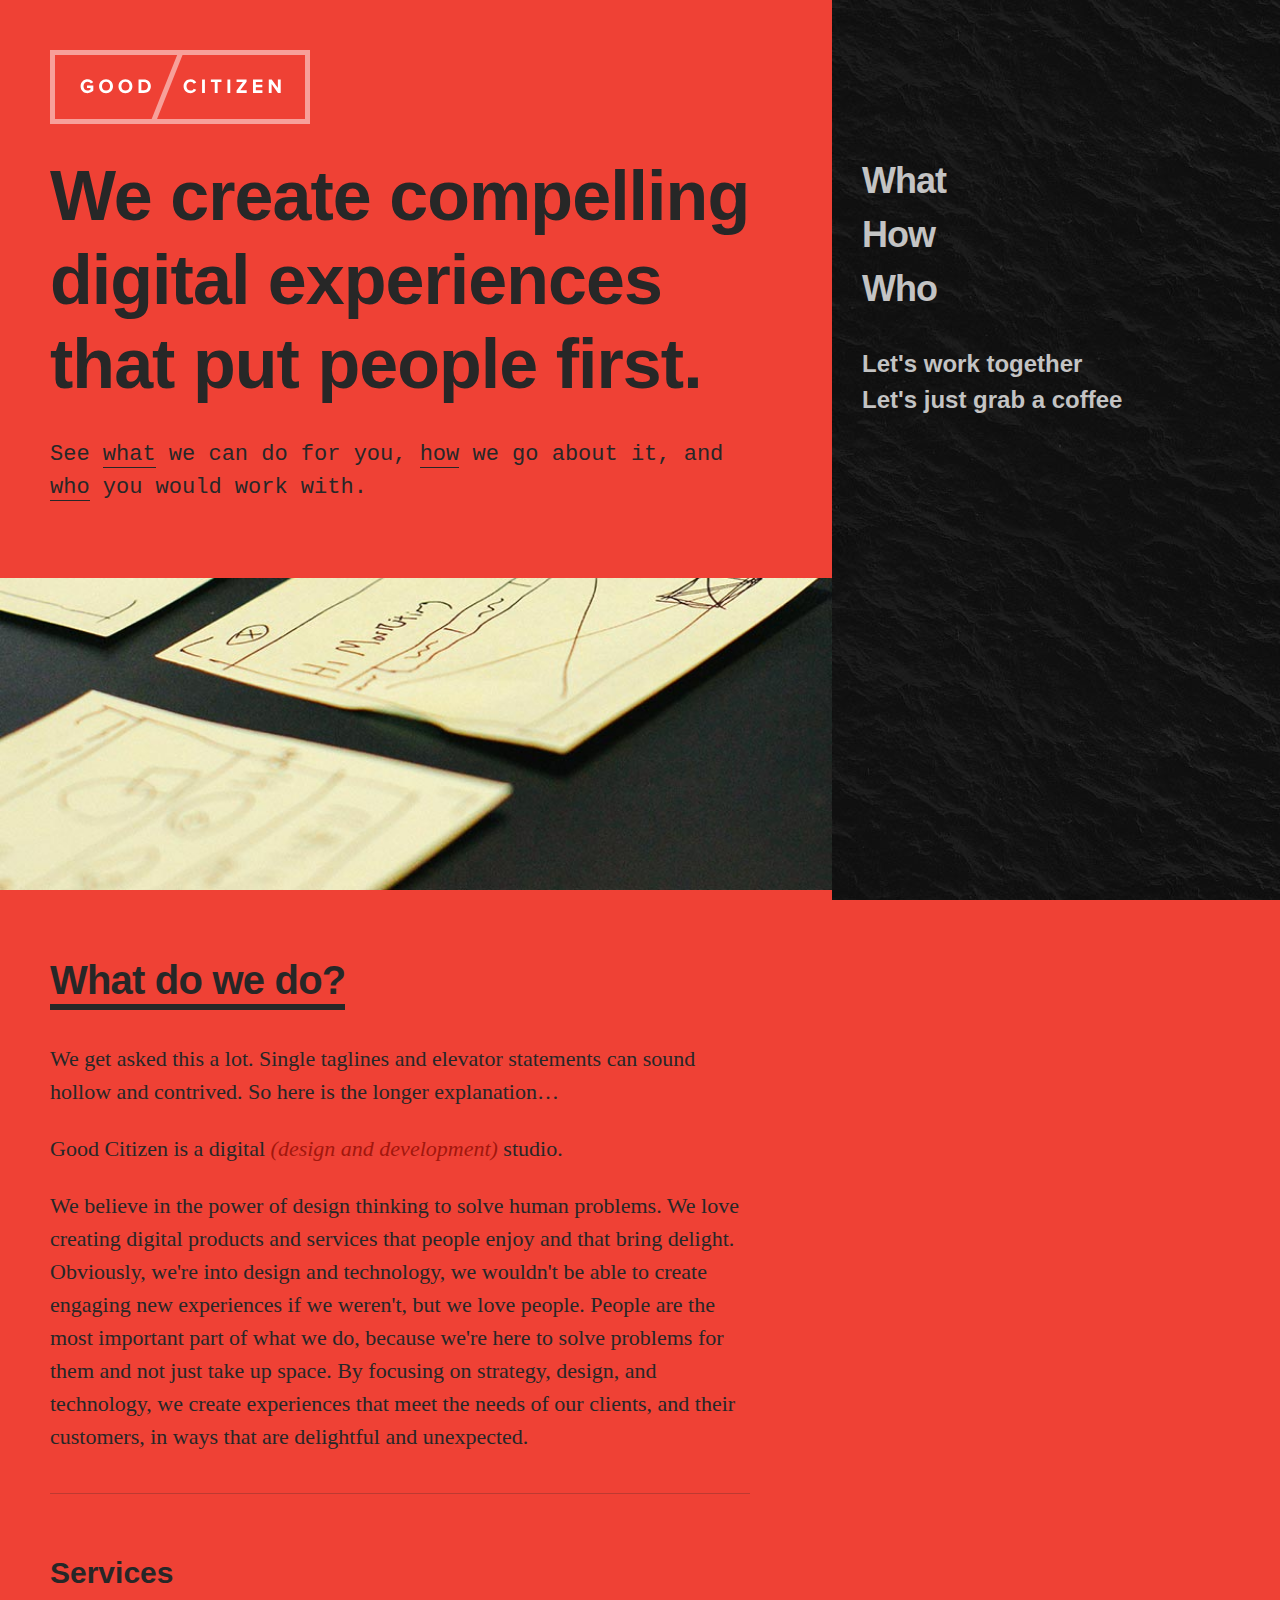
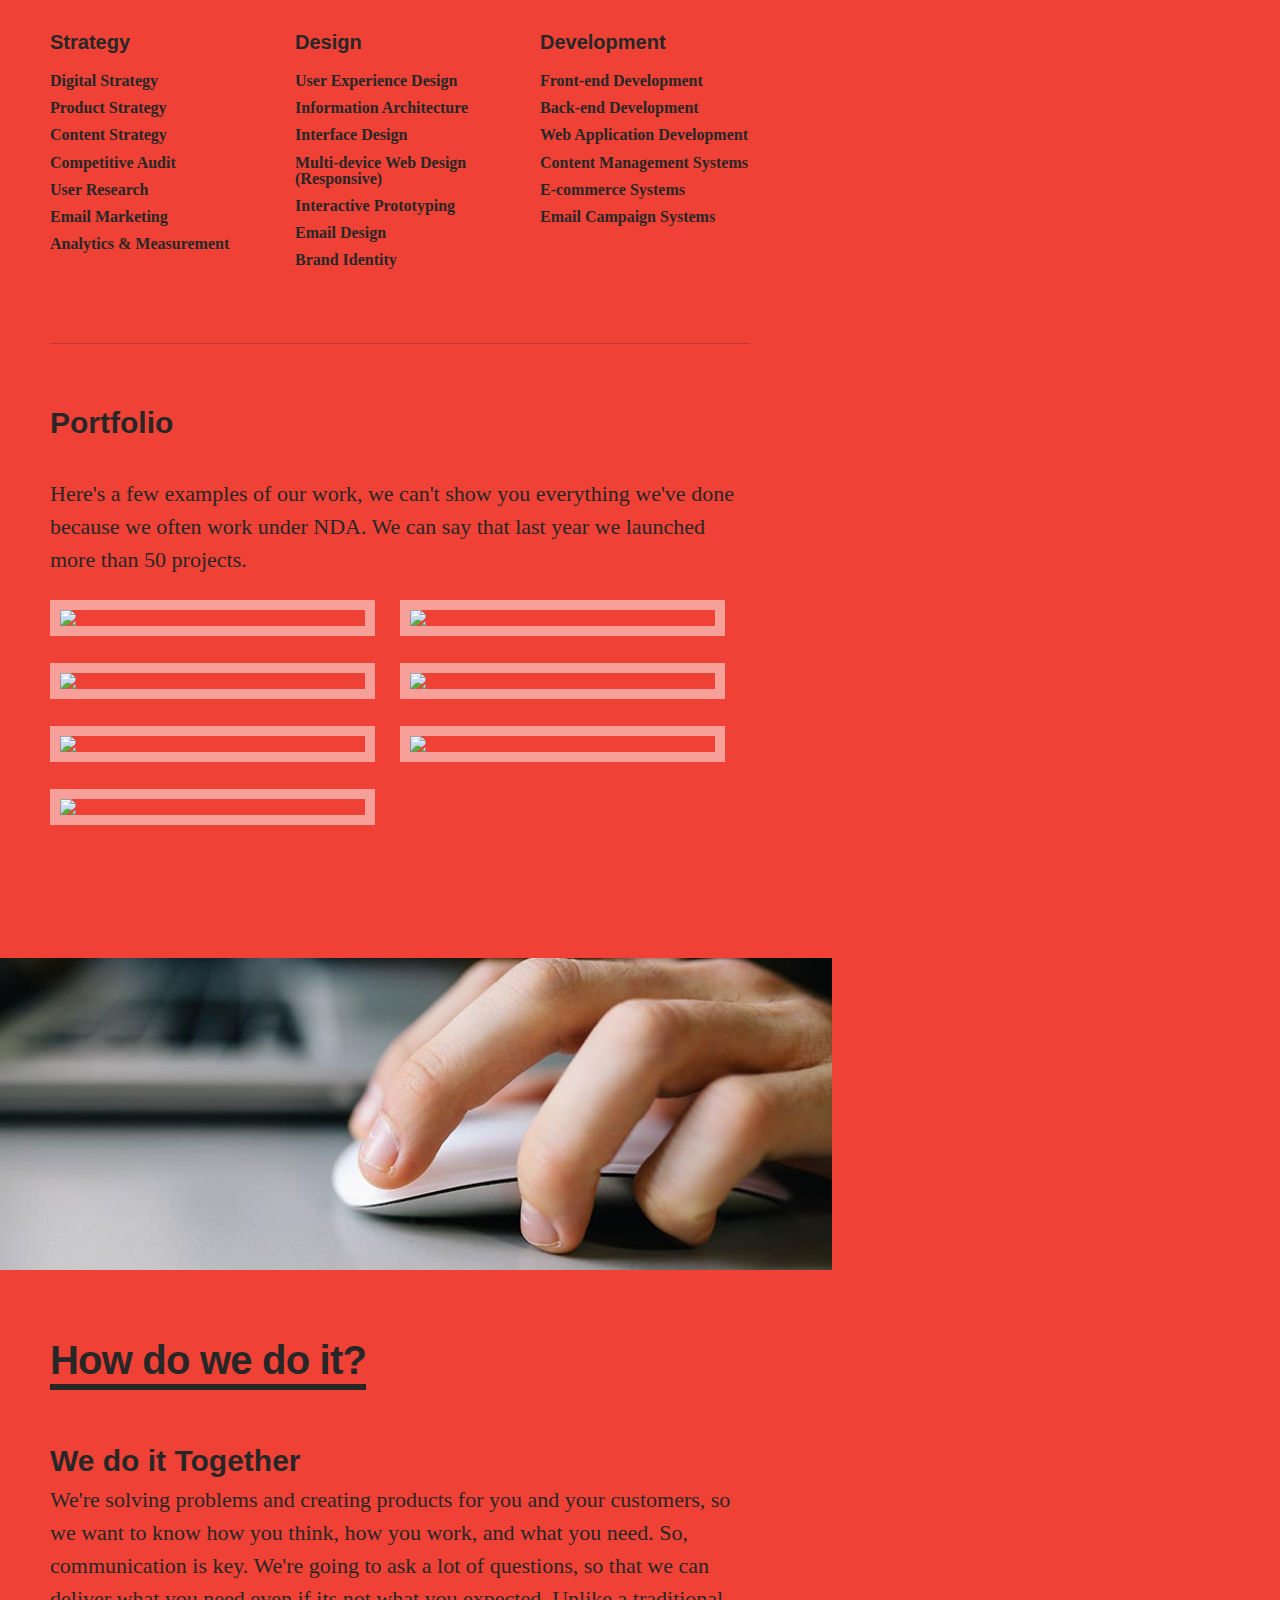
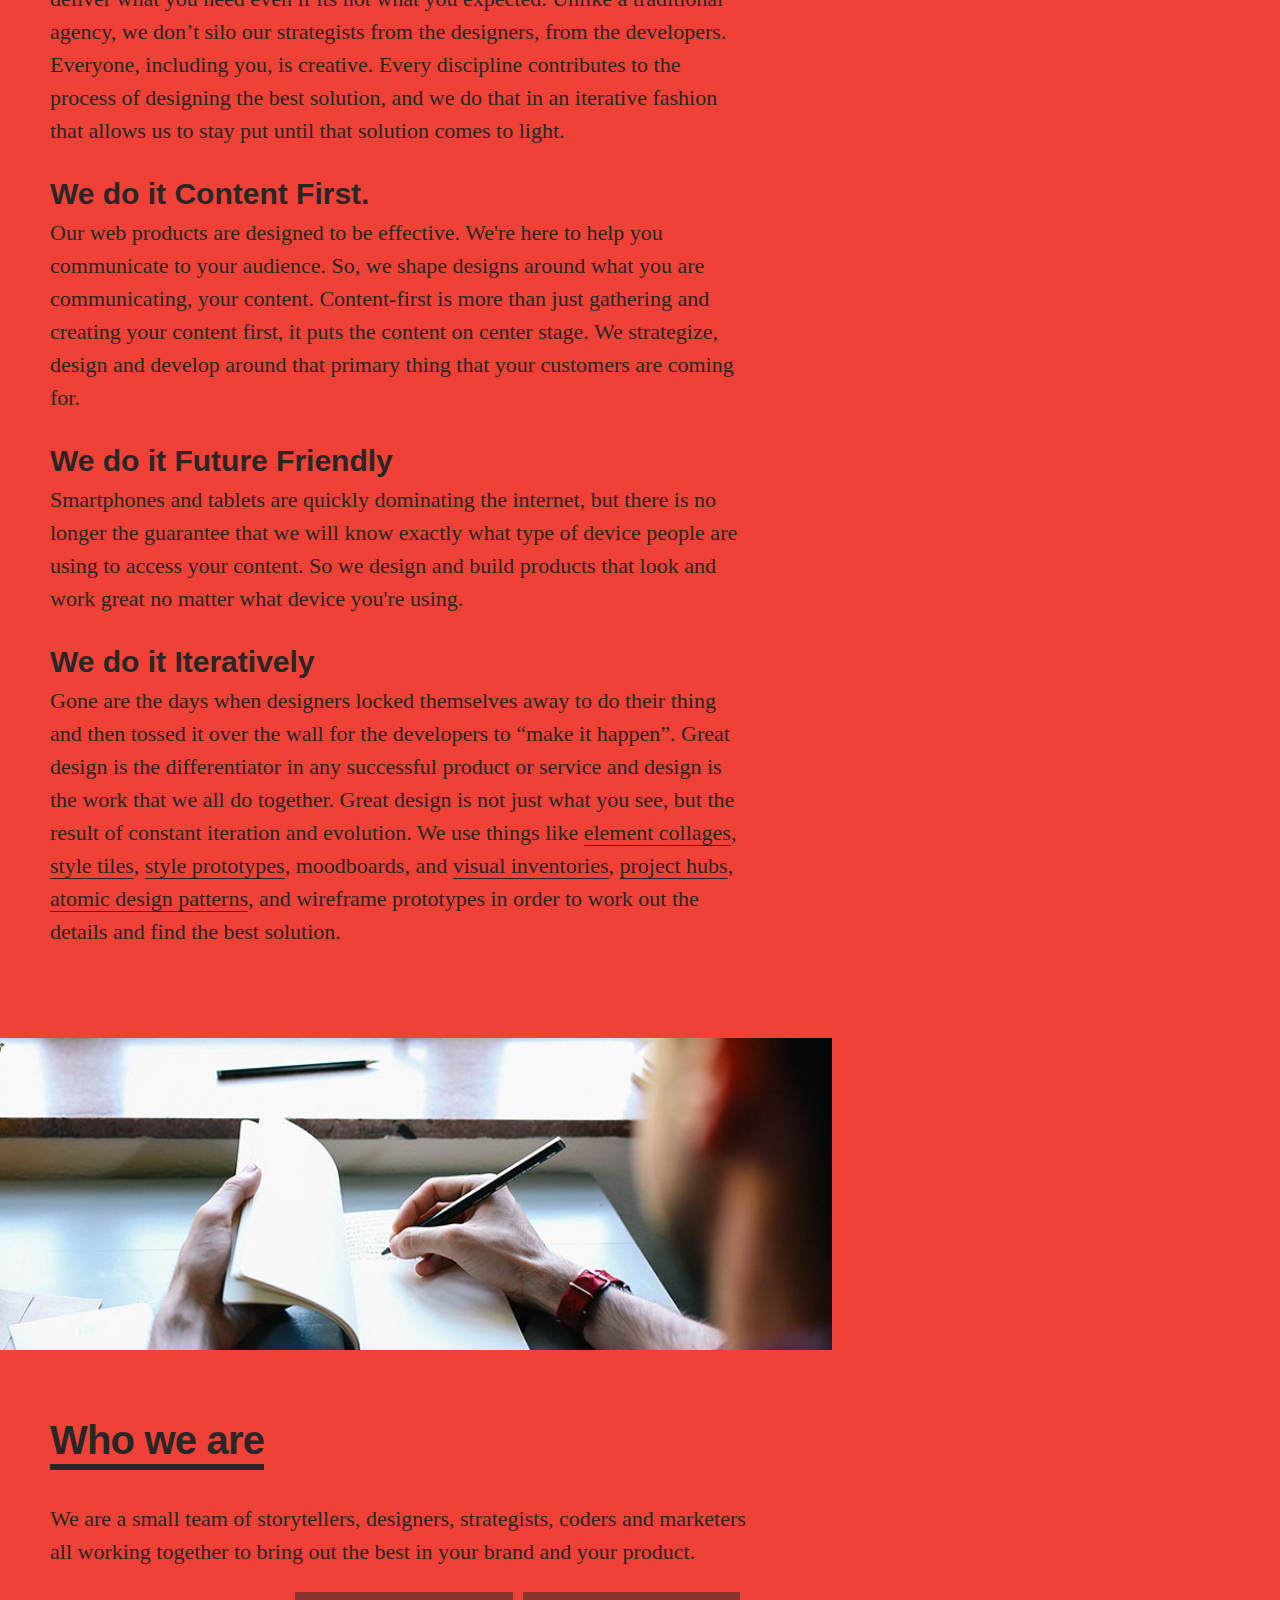
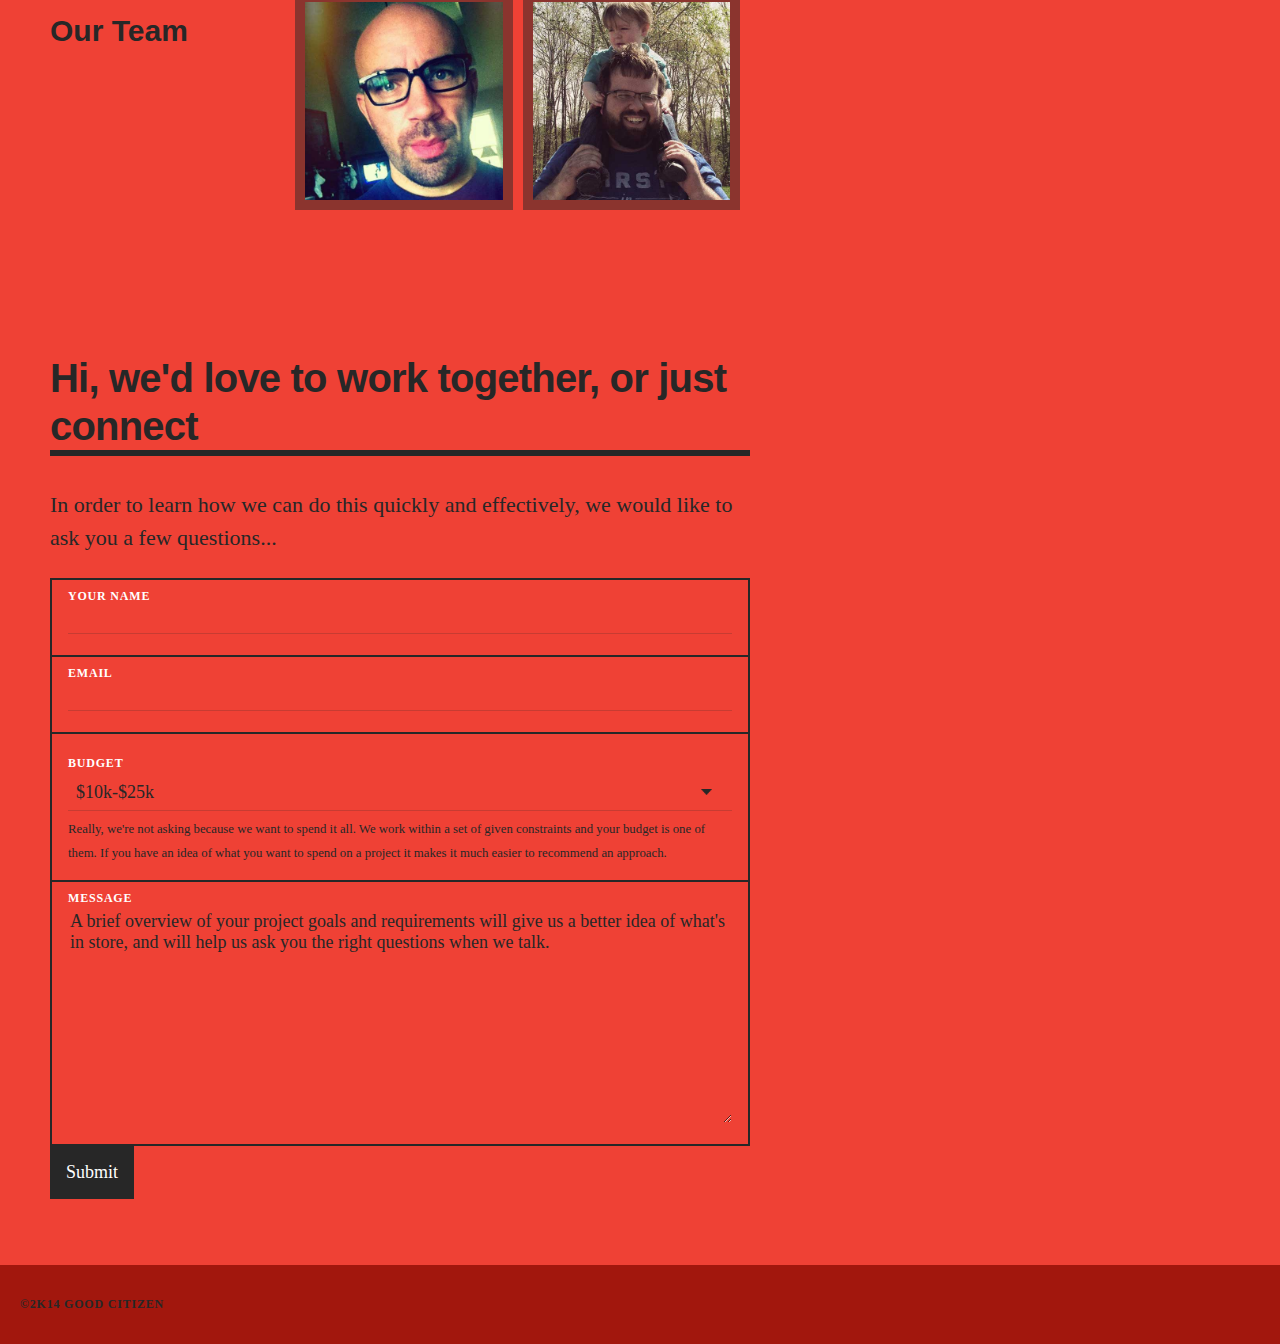
==== index.html @ 22655a9b "Compile new home page" ====
<!DOCTYPE html><html><head><title>Good Citizen | A digital studio.</title><meta charset="utf8"><meta http-equiv="X-UA-Compatible" content="IE=edge, chrome=1"><meta name="description" content="description of your site"><meta name="author" content="author of the site"><meta name="viewport" content="width=device-width, initial-scale=1.0"><link rel="stylesheet" href="assets/css/app.css"><script src="//use.typekit.net/irc8jtw.js"></script><script>try{Typekit.load();}catch(e){}
</script></head><body><!--[if lt IE 7]><p class="chromeframe">You are using an<strong>outdated</strong>browser. Please<a href="http://browsehappy.com/">upgrade your browser</a>or<a href="http://www.google.com/chromeframe/?redirect=true">activate Google Chrome Frame</a>to improve your experience.</p><![endif]--><header class="mast"><a href="#top" class="logo"><img src="assets/img/logo.svg" alt="Good Citizen"></a><div class="js-menu-trigger"><span>Menu</span></div><nav class="nav nav-primary"><ul><li><a href="#what" class="nav-what">What <span>we do for you</span></a></li><li><a href="#how" class="nav-how">How <span>we do it</span></a></li><li><a href="#who" class="nav-who">Who <span>we are</span></a></li></ul></nav><nav class="nav nav-secondary"><ul><li><a href="#work-together" class="nav-work-together">Let's work together</a></li><li><a href="http://twitter.com/share?text=Hey%20@thegoodcitizens,%20lets%20chat%20over%20coffee" target="_blank" class="nav-coffee">Let's just grab a coffee</a></li></ul></nav></header><nav class="nav nav-smallscreen"><div class="js-menu-trigger"><span>Close</span></div><ul><li><a href="#what" class="nav-what">What <span>we do for you</span></a></li><li><a href="#how" class="nav-how">How <span>we do it</span></a></li><li><a href="#who" class="nav-who">Who <span>we are</span></a></li><li><a href="#work-together" class="nav-work-together">Let's work together</a></li><li><a href="http://twitter.com/share?text=Hey%20@thegoodcitizens,%20lets%20chat%20over%20coffee" target="_blank" class="nav-coffee">Let's just grab a coffee</a></li></ul></nav><section id="top" class="hero"><img src="assets/img/logo.svg" alt="Good Citizen" class="hero-logo"/><h1 class="hero-title">We create compelling digital experiences that put people first.</h1><p class="hero-tagline">See <a href="#what">what</a> we can do for you, <a href="#how">how</a> we go about it, and <a href="#who">who</a> you would work with.</p></section><img src="assets/img/pic-1.jpg" class="pic-divider pic-divider-1"/><section id="what" class="content content-what"><h2>What do we do?</h2><p>We get asked this a lot. Single taglines and elevator statements can sound hollow and contrived. So here is the longer explanation…</p><p>Good Citizen is a digital <em class="text-muted">(design and development)</em> studio.</p><p>We believe in the power of design thinking to solve human problems. We love creating digital products and services that people enjoy and that bring delight. Obviously, we're into design and technology, we wouldn't be able to create engaging new experiences if we weren't, but we love people. People are the most important part of what we do, because we're here to solve problems for them and not just take up space. By focusing on strategy, design, and technology, we create experiences that meet the needs of our clients, and their customers, in ways that are delightful and unexpected.</p><div class="services"><h3>Services</h3><div class="row"><div class="service-list column one-third"><h5>Strategy</h5><ul><li>Digital Strategy</li><li>Product Strategy</li><li>Content Strategy</li><li>Competitive Audit</li><li>User Research</li><li>Email Marketing</li><li>Analytics &amp; Measurement</li></ul></div><div class="service-list column one-third"><h5>Design</h5><ul><li>User Experience Design</li><li>Information Architecture</li><li>Interface Design</li><li>Multi-device Web Design (Responsive)</li><li>Interactive Prototyping</li><li>Email Design</li><li>Brand Identity</li></ul></div><div class="service-list column one-third"><h5>Development</h5><ul><li>Front-end Development</li><li>Back-end Development</li><li>Web Application Development</li><li>Content Management Systems</li><li>E-commerce Systems</li><li>Email Campaign Systems</li></ul></div></div></div><div class="portfolio"><div class="row"><h3>Portfolio</h3><p>Here's a few examples of our work, we can't show you everything we've done because we often work under NDA. We can say that last year we launched more than 50 projects.</p><a href="http://dribbble.com/johnpeele/projects/182302-Checky" target="_blank" class="portfolio-item"><img src="http://d13yacurqjgara.cloudfront.net/users/2126/screenshots/1390692/checky-dashboard.png"/><div class="portfolio-info"><h5>Checky</h5><h6>Touch-screen kiosk application and accompanying web application</h6><p>View project &rarr;</p></div></a><a href="http://dribbble.com/johnpeele/projects/182741-GivingKiosk" target="_blank" class="portfolio-item"><img src="http://d13yacurqjgara.cloudfront.net/users/2126/screenshots/1383809/gk-home.png"/><div class="portfolio-info"><h5>GivingKiosk</h5><h6>Marketing and lead generation site for church giving SaaS provider</h6><p>View project &rarr;</p></div></a><a href="https://dribbble.com/johnpeele/projects/207166-Cardinal-Cotton" target="_blank" class="portfolio-item"><img src="https://d13yacurqjgara.cloudfront.net/users/2126/screenshots/1543689/cardinal-cotton-logos.gif"/><div class="portfolio-info"><h5>Cardinal Cotton</h5><h6>North Carolina based clothing brand</h6><p>View project &rarr;</p></div></a><a href="https://dribbble.com/johnpeele/projects/207155-Anvil-Packstore" target="_blank" class="portfolio-item"><img src="https://d13yacurqjgara.cloudfront.net/users/2126/screenshots/267495/screen_shot_2011-09-15_at_3.20.44_pm.png"/><div class="portfolio-info"><h5>Anvil / Packstore</h5><h6>Connected hardware startup</h6><p>View project &rarr;</p></div></a><a href="http://dribbble.com/johnpeele/projects/182731-Victorious-Life-Church" target="_blank" class="portfolio-item"><img src="http://d13yacurqjgara.cloudfront.net/users/2126/screenshots/1382404/vlc-home.jpg"/><div class="portfolio-info"><h5>Victorious Life Church</h5><h6>Church site for local congregation</h6><p>View project &rarr;</p></div></a><a href="http://dribbble.com/johnpeele/projects/182301-Taste-Tequila" target="_blank" class="portfolio-item"><img src="http://d13yacurqjgara.cloudfront.net/users/2126/screenshots/1379842/tastetequila-member.jpg"/><div class="portfolio-info"><h5>Taste Tequila</h5><h6>Social media site for tequila lovers and brands</h6><p>View project &rarr;</p></div></a><a href="http://dribbble.com/johnpeele/projects/182296-A-Candy-Store" target="_blank" class="portfolio-item"><img src="http://d13yacurqjgara.cloudfront.net/users/2126/screenshots/1379827/acandystore-product.png"/><div class="portfolio-info"><h5>A Candy Store</h5><h6>Ecommerce store for leading provider of candy</h6><p>View project &rarr;</p></div></a></div></div></section><img src="assets/img/pic-2.jpg" class="pic-divider pic-divider-2"/><section id="how" class="content content-how"><h2>How do we do it?</h2>
<h3>We do it Together</h3>
<p>We&#39;re solving problems and creating products for you and your customers, so we want to know how you think, how you work, and what you need. So, communication is key. We&#39;re going to ask a lot of questions, so that we can deliver what you need even if its not what you expected. Unlike a traditional agency, we don’t silo our strategists from the designers, from the developers. Everyone, including you, is creative. Every discipline contributes to the process of designing the best solution, and we do that in an iterative fashion that allows us to stay put until that solution comes to light.</p>
<h3>We do it Content First.</h3>
<p>Our web products are designed to be effective. We&#39;re here to help you communicate to your audience. So, we shape designs around what you are communicating, your content. Content-first is more than just gathering and creating your content first, it puts the content on center stage. We strategize, design and develop around that primary thing that your customers are coming for.</p>
<h3>We do it Future Friendly</h3>
<p>Smartphones and tablets are quickly dominating the internet, but there is no longer the guarantee that we will know exactly what type of device people are using to access your content. So we design and build products that look and work great no matter what device you&#39;re using.</p>
<h3>We do it Iteratively</h3>
<p>Gone are the days when designers locked themselves away to do their thing and then tossed it over the wall for the developers to &ldquo;make it happen&rdquo;. Great design is the differentiator in any successful product or service and design is the work that we all do together. Great design is not just what you see, but the result of constant iteration and evolution. We use things like <a href="http://danielmall.com/articles/rif-element-collages/">element collages</a>, <a href="http://styletil.es/">style tiles</a>, <a href="http://sparkbox.github.io/style-prototype/">style prototypes</a>, moodboards, and <a href="http://danielmall.com/articles/visual-inventory/">visual inventories</a>, <a href="http://project-hub.superfriend.ly/">project hubs</a>, <a href="http://patternlab.io/">atomic design patterns</a>, and wireframe prototypes in order to work out the details and find the best solution.</p>
</section><img src="assets/img/pic-3.jpg" class="pic-divider pic-divider-3"/><section id="who" class="content content-who"><h2>Who we are</h2>
<p>We are a small team of storytellers, designers, strategists, coders and marketers all working together to bring out the best in your brand and your product.</p>
<div class="row"><div class="column one-third"><h3>Our Team</h3></div><div class="column two-thirds"><div class="team-member"><img src="/assets/img/photo-team-john.jpg"/><div class="team-member-info"><h5>John Peele</h5><h6>Principal &amp; Designer</h6></div></div><div class="team-member"><img src="/assets/img/photo-team-jordan.jpg"/><div class="team-member-info"><h5>Jordan Cauley</h5><h6>Strategist &amp; Digital Developer</h6></div></div></div></div></section><section id="work-together" class="content content-work-together"><h2>Hi, we'd love to work together, or just connect</h2><p>In order to learn how we can do this quickly and effectively, we would like to ask you a few questions...</p><div class="form-fail"><h3>Oops!</h3>
<p>Something went wrong.</p>
</div><div class="form-wrap"><form id="project-planner" action="http://forms.wearegoodcitizen.com/contact/new" method="post" novalidate="novalidate" data-parsley-validate="data-parsley-validate"><div class="form-control-group"><label for="name">Your name</label><input type="text" name="name" required="required" data-parsley-trigger="change" data-parsley-error-message="We need to know what to call you."/></div><div class="form-control-group"><label for="email">Email</label><input type="email" name="email" required="required" data-parsley-trigger="change" data-parsley-error-message="We need a valid email address here."/></div><div class="form-control-group form-control-select"><label for="budget">Budget</label><select name="budget" required="required" data-parsley-error-message="Knowing your budget is very important to us." class="select-styled"><option value="less than $10k">less than $10k</option><option value="$10k-$20k" selected="selected">$10k-$25k</option><option value="$25k-$50k">$25k-$50k</option><option value="$50k+">$50k+</option><option value="Not Sure">Not Sure</option></select><small>Really, we're not asking because we want to spend it all. We work within a set of given constraints and your budget is one of them. If you have an idea of what you want to spend on a project it makes it much easier to recommend an approach.</small></div><div class="form-control-group"><label for="message">Message</label><textarea type="text" name="message" rows="10" value="" placeholder="A brief overview of your project goals and requirements will give us a better idea of what's in store, and will help us ask you the right questions when we talk." required="required" data-parsley-trigger="change" data-parsley-error-message="Looks like you forgot to include your message."></textarea></div><input type="submit" value="Submit" class="form-button"/></form></div><div class="form-success"><h3>Thank you!</h3>
<p>We look forward to speaking with you soon.</p>
</div></section><footer class="footer"><p>&copy;2k14 Good Citizen</p></footer><script src="//ajax.googleapis.com/ajax/libs/jquery/1.11.0/jquery.min.js"></script><script src="assets/js/fastclick.js"></script><script src="assets/js/parsley.min.js"></script><script src="assets/js/app.js"></script><script>(function(i,s,o,g,r,a,m){i['GoogleAnalyticsObject']=r;i[r]=i[r]||function(){
(i[r].q=i[r].q||[]).push(arguments)},i[r].l=1*new Date();a=s.createElement(o),
m=s.getElementsByTagName(o)[0];a.async=1;a.src=g;m.parentNode.insertBefore(a,m)
})(window,document,'script','//www.google-analytics.com/analytics.js','ga');
ga('create', 'UA-45783246-2', 'wearegoodcitizen.com');
ga('send', 'pageview');
</script><script>var _paq = _paq || [];
_paq.push(['trackPageView']);
_paq.push(['enableLinkTracking']);
(function() {
var u=(("https:" == document.location.protocol) ? "https" : "http") + "://107.170.131.129/";
_paq.push(['setTrackerUrl', u+'piwik.php']);
_paq.push(['setSiteId', 3]);
var d=document, g=d.createElement('script'), s=d.getElementsByTagName('script')[0]; g.type='text/javascript';
g.defer=true; g.async=true; g.src=u+'piwik.js'; s.parentNode.insertBefore(g,s);
})();</script></body></html>
---- assets/css/app.css ----
/* normalize.css v3.0.1 | MIT License | git.io/normalize */
html{font-family:sans-serif;-ms-text-size-adjust:100%;-webkit-text-size-adjust:100%;}body{margin:0}article,aside,details,figcaption,figure,footer,header,hgroup,main,nav,section,summary{display:block}audio,canvas,progress,video{display:inline-block;vertical-align:baseline;}audio:not([controls]){display:none;height:0}[hidden],template{display:none}a{background:transparent}a:active,a:hover{outline:0}abbr[title]{border-bottom:1px dotted}b,strong{font-weight:bold}dfn{font-style:italic}h1{font-size:2em;margin:.67em 0}mark{background:#ff0;color:#000}small{font-size:80%}sub,sup{font-size:75%;line-height:0;position:relative;vertical-align:baseline}sup{top:-.5em}sub{bottom:-.25em}img{border:0}svg:not(:root){overflow:hidden}figure{margin:1em 40px}hr{-moz-box-sizing:content-box;-webkit-box-sizing:content-box;-moz-box-sizing:content-box;box-sizing:content-box;height:0}pre{overflow:auto}code,kbd,pre,samp{font-family:monospace,monospace;font-size:1em}button,input,optgroup,select,textarea{color:inherit;font:inherit;margin:0;}button{overflow:visible}button,select{text-transform:none}button,html input[type="button"],* 1 */,input[type="reset"],input[type="submit"]{-webkit-appearance:button;cursor:pointer;}button[disabled],html input[disabled]{cursor:default}button::-moz-focus-inner,input::-moz-focus-inner{border:0;padding:0}input{line-height:normal}input[type="checkbox"],input[type="radio"]{-webkit-box-sizing:border-box;-moz-box-sizing:border-box;box-sizing:border-box;padding:0;}input[type="number"]::-webkit-inner-spin-button,input[type="number"]::-webkit-outer-spin-button{height:auto}input[type="search"]{-webkit-appearance:textfield;-moz-box-sizing:content-box;-webkit-box-sizing:content-box;-webkit-box-sizing:content-box;-moz-box-sizing:content-box;box-sizing:content-box}input[type="search"]::-webkit-search-cancel-button,input[type="search"]::-webkit-search-decoration{-webkit-appearance:none}fieldset{border:1px solid #c0c0c0;margin:0 2px;padding:.35em .625em .75em}legend{border:0;padding:0;}textarea{overflow:auto}optgroup{font-weight:bold}table{border-collapse:collapse;border-spacing:0}td,th{padding:0}debug{background-color:#ffc0cb !important}ellipsis{overflow:hidden;-o-text-overflow:ellipsis;text-overflow:ellipsis;white-space:nowrap}group:after{clear:both;content:'';display:table}ir{background-color:transparent;border:0;overflow:hidden;}ir:before{content:'';display:block;width:0;height:150%}*{-webkit-box-sizing:border-box;-moz-box-sizing:border-box;-webkit-box-sizing:border-box;-moz-box-sizing:border-box;box-sizing:border-box;-webkit-tap-highlight-color:rgba(255,255,255,0)}html{font-size:16px}body{font-family:"ff-tisa-web-pro",Georgia,Cambria,"Times New Roman",Times,serif;font-size:100%;line-height:1.5;color:#272727;background:#ef4135}p{margin:0 0 1.5rem;font-size:16px;font-size:1rem;}@media all and (min-width: 43.75em){p{font-size:22px;font-size:1.375rem}}img{width:100%;max-width:100%;height:auto;display:block}a{color:#272727;text-decoration:none;border-bottom:1px solid #272727;-webkit-transition:all 0.3s ease-in-out;-moz-transition:all 0.3s ease-in-out;-o-transition:all 0.3s ease-in-out;-ms-transition:all 0.3s ease-in-out;transition:all 0.3s ease-in-out;}a:hover,a:focus{border-bottom:3px solid #272727}::-webkit-input-placeholder{color:#272727}:-moz-placeholder{color:#272727}::-moz-placeholder{color:#272727}:-ms-input-placeholder{color:#272727}h1,h2,h3,h4,h5,h6{font-family:"proxima-nova","Helvetica Neue",HelveticaNeue,Helvetica,Arial,sans-serif;font-weight:900}h1,.h1{margin:0 0 1rem;font-size:40px;font-size:2.5rem}h2,.h2{margin:1rem 0;font-size:29px;font-size:1.8125rem;font-weight:700;letter-spacing:-.05rem;}.content h2,.content .h2{display:inline-block;line-height:1.2;border-bottom:6px solid}@media all and (min-width: 43.75em){h2,.h2{margin:1rem 0 2rem;font-size:40px;font-size:2.5rem}}h3,.h3{margin:0 0 1rem;font-size:24px;font-size:1.5rem;}@media all and (min-width: 43.75em){h3,.h3{margin:1rem 0 2rem;font-size:30px;font-size:1.875rem}}h4,.h4{margin:0 0 1rem;font-size:22px;font-size:1.375rem;}@media all and (min-width: 43.75em){h4,.h4{font-size:25px;font-size:1.5625rem}}h5,.h5{margin:0 0 1rem;font-size:20px;font-size:1.25rem}h6,.h6{margin:0 0 1rem;font-size:16px;font-size:1rem}.chromeframe{margin:0;padding:15px 0;text-align:center;background:#f0ad4e;}.chromeframe a{color:#fff;text-decoration:underline;}.chromeframe a:hover{color:#272727}.text-muted{color:#a2170d}html{height:100%}body{min-height:100%;-webkit-overflow-scrolling:touch}.container{margin:0 auto;width:90%;max-width:1200px}.row{overflow:hidden}.column + .column{margin-top:.5em}@media all and (min-width: 75em){.column{margin-left:5%;float:left}.column + .column{margin-top:0}.column:first-child{margin-left:0}.column.full{width:100%}.column.half{width:47.5%}.column.two-thirds{width:65%}.column.one-third{width:30%}.column.one-fourth{width:21.25%}.column.three-fourths{widows:73.75%}.column.full-narrow{margin-left:17.5% !important;width:65%}.column.flow-opposite{float:right}}.grid .row{margin-top:1.5em;}.grid .row:first-child{margin-top:0}.grid .column{padding:2em;font-size:1.2rem;background-color:#ccc}.mast{padding:.9375rem;width:100%;position:fixed;top:0;left:0;background:url("/assets/img/bg-ocean.jpg");z-index:100;}@media all and (min-width: 43.75em){.mast{padding:1.25rem 1.875rem;width:35%;height:100%;left:auto;right:0}}.logo{max-width:9.375rem;display:block;border:none;}.logo:hover{border:none}@media all and (min-width: 43.75em){.logo{margin:1.875rem 0;max-width:16.25rem;opacity:0;-ms-filter:"progid:DXImageTransform.Microsoft.Alpha(Opacity=0)";filter:alpha(opacity=0);-webkit-transition:opacity 0.5s ease-in-out;-moz-transition:opacity 0.5s ease-in-out;-o-transition:opacity 0.5s ease-in-out;-ms-transition:opacity 0.5s ease-in-out;transition:opacity 0.5s ease-in-out}.logo.js-peekaboo{opacity:1;-ms-filter:none;filter:none}}.js-menu-trigger{padding:10px;display:inline-block;position:absolute;top:19px;right:15px;font:700 12px proxima-nova;letter-spacing:.05rem;text-transform:uppercase;text-align:right;color:#fff;}@media all and (min-width: 43.75em){.js-menu-trigger{display:none}}.nav-primary,.nav-secondary{display:none;}@media all and (min-width: 43.75em){.nav-primary,.nav-secondary{display:block;font-family:"proxima-nova","Helvetica Neue",HelveticaNeue,Helvetica,Arial,sans-serif}}@media all and (min-width: 43.75em){.nav-primary{margin-bottom:1.875rem}.nav-primary a{font-size:36px;font-size:2.25rem;font-weight:900;letter-spacing:-.06rem;color:rgba(255,255,255,0.75);-webkit-transition:all 0.3s ease-in-out;-moz-transition:all 0.3s ease-in-out;-o-transition:all 0.3s ease-in-out;-ms-transition:all 0.3s ease-in-out;transition:all 0.3s ease-in-out;}.nav-primary a:hover{color:#fff}.nav-primary a span{display:none}}@media all and (min-width:66.25em){.nav-primary a:hover{color:#fff;}.nav-primary a:hover span{opacity:1;-ms-filter:none;filter:none}.nav-primary a span{display:inline;color:rgba(255,255,255,0.25);opacity:0;-ms-filter:"progid:DXImageTransform.Microsoft.Alpha(Opacity=0)";filter:alpha(opacity=0);-webkit-transition:all 0.3s ease-in-out;-moz-transition:all 0.3s ease-in-out;-o-transition:all 0.3s ease-in-out;-ms-transition:all 0.3s ease-in-out;transition:all 0.3s ease-in-out}}@media all and (min-width: 43.75em){.nav-secondary li{margin-bottom:.5rem}.nav-secondary a{font-size:24px;font-size:1.5rem;font-weight:700;color:rgba(255,255,255,0.75);-webkit-transition:all 0.3s ease-in-out;-moz-transition:all 0.3s ease-in-out;-o-transition:all 0.3s ease-in-out;-ms-transition:all 0.3s ease-in-out;transition:all 0.3s ease-in-out;border-bottom:3px solid rgba(255,255,255,0.75);}.nav-secondary a:hover{color:#fff;border-bottom:3px solid #fff}}.nav-smallscreen{padding:5rem 3rem 0;width:100%;height:100%;position:fixed;top:0;left:0;background:#000;opacity:0;-ms-filter:"progid:DXImageTransform.Microsoft.Alpha(Opacity=0)";filter:alpha(opacity=0);visibility:hidden;z-index:500;-webkit-transition:opacity 0.5s ease-out, visibility 0s 0.5s;-moz-transition:opacity 0.5s ease-out, visibility 0s 0.5s;-o-transition:opacity 0.5s ease-out, visibility 0s 0.5s;-ms-transition:opacity 0.5s ease-out, visibility 0s 0.5s;transition:opacity 0.5s ease-out, visibility 0s 0.5s;}.nav-smallscreen li{opacity:0;-ms-filter:"progid:DXImageTransform.Microsoft.Alpha(Opacity=0)";filter:alpha(opacity=0);-webkit-transform:translateY(100%);-moz-transform:translateY(100%);-o-transform:translateY(100%);-ms-transform:translateY(100%);transform:translateY(100%);-webkit-transition:-webkit-transform 0.25s ease-in, opacity 0.5s ease-in;-moz-transition:-moz-transform 0.25s ease-in, opacity 0.5s ease-in;-o-transition:-o-transform 0.25s ease-in, opacity 0.5s ease-in;-ms-transition:-ms-transform 0.25s ease-in, opacity 0.5s ease-in;transition:transform 0.25s ease-in, opacity 0.5s ease-in;}.nav-smallscreen li:nth-child(1){-webkit-transition-delay:.09s;-moz-transition-delay:.09s;-o-transition-delay:.09s;-ms-transition-delay:.09s;transition-delay:.09s;-webkit-transition-duration:.15s;-moz-transition-duration:.15s;-o-transition-duration:.15s;-ms-transition-duration:.15s;transition-duration:.15s}.nav-smallscreen li a{padding:.7rem 0;display:block;font-size:22px;font-size:1.375rem;font-weight:900;font-family:"proxima-nova","Helvetica Neue",HelveticaNeue,Helvetica,Arial,sans-serif;color:rgba(255,255,255,0.75);}.nav-smallscreen li a span{color:rgba(255,255,255,0.25)}.nav-smallscreen .nav-work-together,.nav-smallscreen .nav-coffee{font-size:20px;font-size:1.25rem;font-weight:700}.nav-smallscreen .nav-work-together{margin-top:1.5rem;padding-top:1.5rem;width:100%;display:block;border-top:1px solid rgba(255,255,255,0.5)}.nav-smallscreen.active{opacity:1;-ms-filter:none;filter:none;visibility:visible;-webkit-transition:opacity 0.5s;-moz-transition:opacity 0.5s;-o-transition:opacity 0.5s;-ms-transition:opacity 0.5s;transition:opacity 0.5s;}.nav-smallscreen.active li{opacity:1;-ms-filter:none;filter:none;-webkit-transform:translateY(0);-moz-transform:translateY(0);-o-transform:translateY(0);-ms-transform:translateY(0);transform:translateY(0);-webkit-transition:-webkit-transform 0.5s, opacity 0.4s;-moz-transition:-moz-transform 0.5s, opacity 0.4s;-o-transition:-o-transform 0.5s, opacity 0.4s;-ms-transition:-ms-transform 0.5s, opacity 0.4s;transition:transform 0.5s, opacity 0.4s;}.nav-smallscreen.active li:nth-child(1){-webkit-transition-delay:.013s;-moz-transition-delay:.013s;-o-transition-delay:.013s;-ms-transition-delay:.013s;transition-delay:.013s;-webkit-transition-duration:.15s;-moz-transition-duration:.15s;-o-transition-duration:.15s;-ms-transition-duration:.15s;transition-duration:.15s}@media all and (min-width: 43.75em){.nav-smallscreen{display:none}}.main{margin-top:5rem;padding:1.25rem;}@media all and (min-width: 43.75em){.main{margin-top:0;padding:3.125rem;width:65%;top:0}}.hero{margin-top:5rem;padding:1.25rem;}.hero .hero-logo{display:none}.hero .hero-title{margin:0 0 2rem;font-size:29px;font-size:1.8125rem;line-height:1.2;letter-spacing:-.06rem}.hero .hero-tagline{font-family:'Courier New', Courier, Consolas, monospace;font-size:16px;font-size:1rem}@media all and (min-width: 43.75em){.hero{margin-top:0;padding:3.125rem;width:65%;top:0}.hero .hero-logo{margin-bottom:1.875rem;max-width:16.25rem;display:block}.hero .hero-title{font-size:40px;font-size:2.5rem}.hero .hero-tagline{font-size:22px;font-size:1.375rem}}@media all and (min-width: 75em){.hero .hero-title{max-width:43.75rem;font-size:70px;font-size:4.375rem}.hero .hero-tagline{max-width:43.75rem}}@media all and (min-width: 43.75em){.pic-divider{max-width:65%}}.content{margin-bottom:.5rem;padding:1.25rem;}@media all and (min-width: 43.75em){.content{margin-bottom:1rem;padding:3.125rem;width:65%;max-width:50rem}}.services{margin:2.5rem 0 0;padding:2.5rem 0;border:1px solid rgba(39,39,39,0.25);border-width:1px 0}.service-list{margin-bottom:1.5rem;}.service-list ul{margin:0;padding:0;list-style-type:none;font-family:proxima-nova;font-weight:700}.service-list li{margin-bottom:.7rem;line-height:1}.portfolio{margin:2.5rem 0}.portfolio-item{margin:0 0 10px 0;display:inline-block;border:10px solid rgba(255,255,255,0.5);}.portfolio-item .portfolio-info{display:none}@media all and (min-width: 43.75em){.portfolio-item{margin:0 25px 20px 0;width:50%;width:-moz-calc(50% - 25px);width:-o-calc(50% - 25px);width:-webkit-calc(50% - 25px);width:calc(50% - 25px);position:relative}.portfolio-item:hover{border:10px solid #fff;}.portfolio-item:hover .portfolio-info{padding:1rem;background:rgba(82,186,165,0.85);opacity:1;-ms-filter:none;filter:none}.portfolio-item .portfolio-info{padding:10% 1rem 0;width:100%;height:100%;display:block;position:absolute;left:0;top:0;overflow:hidden;color:#fff;opacity:0;-ms-filter:"progid:DXImageTransform.Microsoft.Alpha(Opacity=0)";filter:alpha(opacity=0);-webkit-transition:all 0.45s ease-out;-moz-transition:all 0.45s ease-out;-o-transition:all 0.45s ease-out;-ms-transition:all 0.45s ease-out;transition:all 0.45s ease-out;}.portfolio-item .portfolio-info p{position:absolute;bottom:1%;font-size:16px;font-size:1rem;font-family:proxima-nova;font-weight:900}}.content-how h3{margin-bottom:0}.team-member{margin:0 10px 5px 0;width:45%;width:-moz-calc(50% - 10px);width:-o-calc(50% - 10px);width:-webkit-calc(50% - 10px);width:calc(50% - 10px);position:relative;display:inline-block;border:10px solid rgba(39,39,39,0.5);}.team-member:hover{border:10px solid #272727;}.team-member:hover .team-member-info{padding:1rem;opacity:1;-ms-filter:none;filter:none}.team-member .team-member-info{padding:10% 1rem 0;width:100%;height:100%;position:absolute;left:0;top:0;overflow:hidden;color:#fff;background:rgba(176,24,14,0.85);opacity:0;-ms-filter:"progid:DXImageTransform.Microsoft.Alpha(Opacity=0)";filter:alpha(opacity=0);-webkit-transition:all 0.45s ease-out;-moz-transition:all 0.45s ease-out;-o-transition:all 0.45s ease-out;-ms-transition:all 0.45s ease-out;transition:all 0.45s ease-out;}.team-member .team-member-info h5{margin-bottom:0}.team-member .team-member-info p{position:absolute;bottom:1%;font-size:16px;font-size:1rem;font-family:proxima-nova;font-weight:900}.form-success,.form-fail{display:none}.footer{padding:2rem 1.25rem;background:#a2170d;}.footer p{margin:0;font:700 12px proxima-nova;letter-spacing:.05rem;text-transform:uppercase;color:#272727}.nav a{text-decoration:none;border:none}.nav ul{margin:0;padding:0;list-style-type:none;}.nav ul li{margin:0;padding:0}a.btn{text-decoration:none;border:none}.form-control-group{margin:0;padding:.2rem 1rem 1rem;width:100%;height:auto;border:2px solid;-webkit-transition:all 400ms;-moz-transition:all 400ms;-o-transition:all 400ms;-ms-transition:all 400ms;transition:all 400ms;}.form-control-group + .form-control-group{border-width:0 2px 2px}label{font:700 12px proxima-nova;letter-spacing:.05rem;text-transform:uppercase;color:#fff}input,select,textarea{width:100%;display:block;font:18px proxima-nova;background:transparent;border:none;outline:none}input[type="text"],input[type="email"],input[type="tel"]{padding:0 0 .3rem;border-bottom:1px solid rgba(39,39,39,0.2);}input[type="text"].parsley-error,input[type="email"].parsley-error,input[type="tel"].parsley-error{border-bottom:1px solid #f0ad4e}.form-control-select{padding:1rem;}.form-control-select .select-styled{padding:.5rem;background:url("/assets/img/icon-arrow-down.png") 97% 52%;-webkit-background-size:11px 6px;-moz-background-size:11px 6px;background-size:11px 6px;background-repeat:no-repeat;border:0;border-bottom:1px solid rgba(39,39,39,0.2);-webkit-border-radius:0;border-radius:0;-webkit-appearance:none;-moz-appearance:none;}.form-control-select .select-styled.parsley-error{border-bottom:1px solid #f0ad4e}.form-button{padding:1rem;width:auto;color:#fff;background:#272727;cursor:pointer;-webkit-border-radius:0;border-radius:0;-webkit-appearance:none}input:focus::-webkit-input-placeholder{opacity:.2;-ms-filter:"progid:DXImageTransform.Microsoft.Alpha(Opacity=20)";filter:alpha(opacity=20)}input:focus:-moz-placeholder{opacity:.2;-ms-filter:"progid:DXImageTransform.Microsoft.Alpha(Opacity=20)";filter:alpha(opacity=20)}input:focus::-moz-placeholder{opacity:.2;-ms-filter:"progid:DXImageTransform.Microsoft.Alpha(Opacity=20)";filter:alpha(opacity=20)}input:focus:-ms-input-placeholder{opacity:.2;-ms-filter:"progid:DXImageTransform.Microsoft.Alpha(Opacity=20)";filter:alpha(opacity=20)}textarea:focus::-webkit-input-placeholder{opacity:.2;-ms-filter:"progid:DXImageTransform.Microsoft.Alpha(Opacity=20)";filter:alpha(opacity=20)}textarea:focus:-moz-placeholder{opacity:.2;-ms-filter:"progid:DXImageTransform.Microsoft.Alpha(Opacity=20)";filter:alpha(opacity=20)}textarea:focus::-moz-placeholder{opacity:.2;-ms-filter:"progid:DXImageTransform.Microsoft.Alpha(Opacity=20)";filter:alpha(opacity=20)}textarea:focus:-ms-input-placeholder{opacity:.2;-ms-filter:"progid:DXImageTransform.Microsoft.Alpha(Opacity=20)";filter:alpha(opacity=20)}.parsley-errors-list{margin:5px 0;padding:0;list-style-type:none;}.parsley-errors-list li{padding:10px;font:700 12px proxima-nova;letter-spacing:.05rem;text-transform:uppercase;color:#fff;background:#f0ad4e;}.parsley-errors-list li::before{content:'\2191';font-size:15px;font-weight:700}
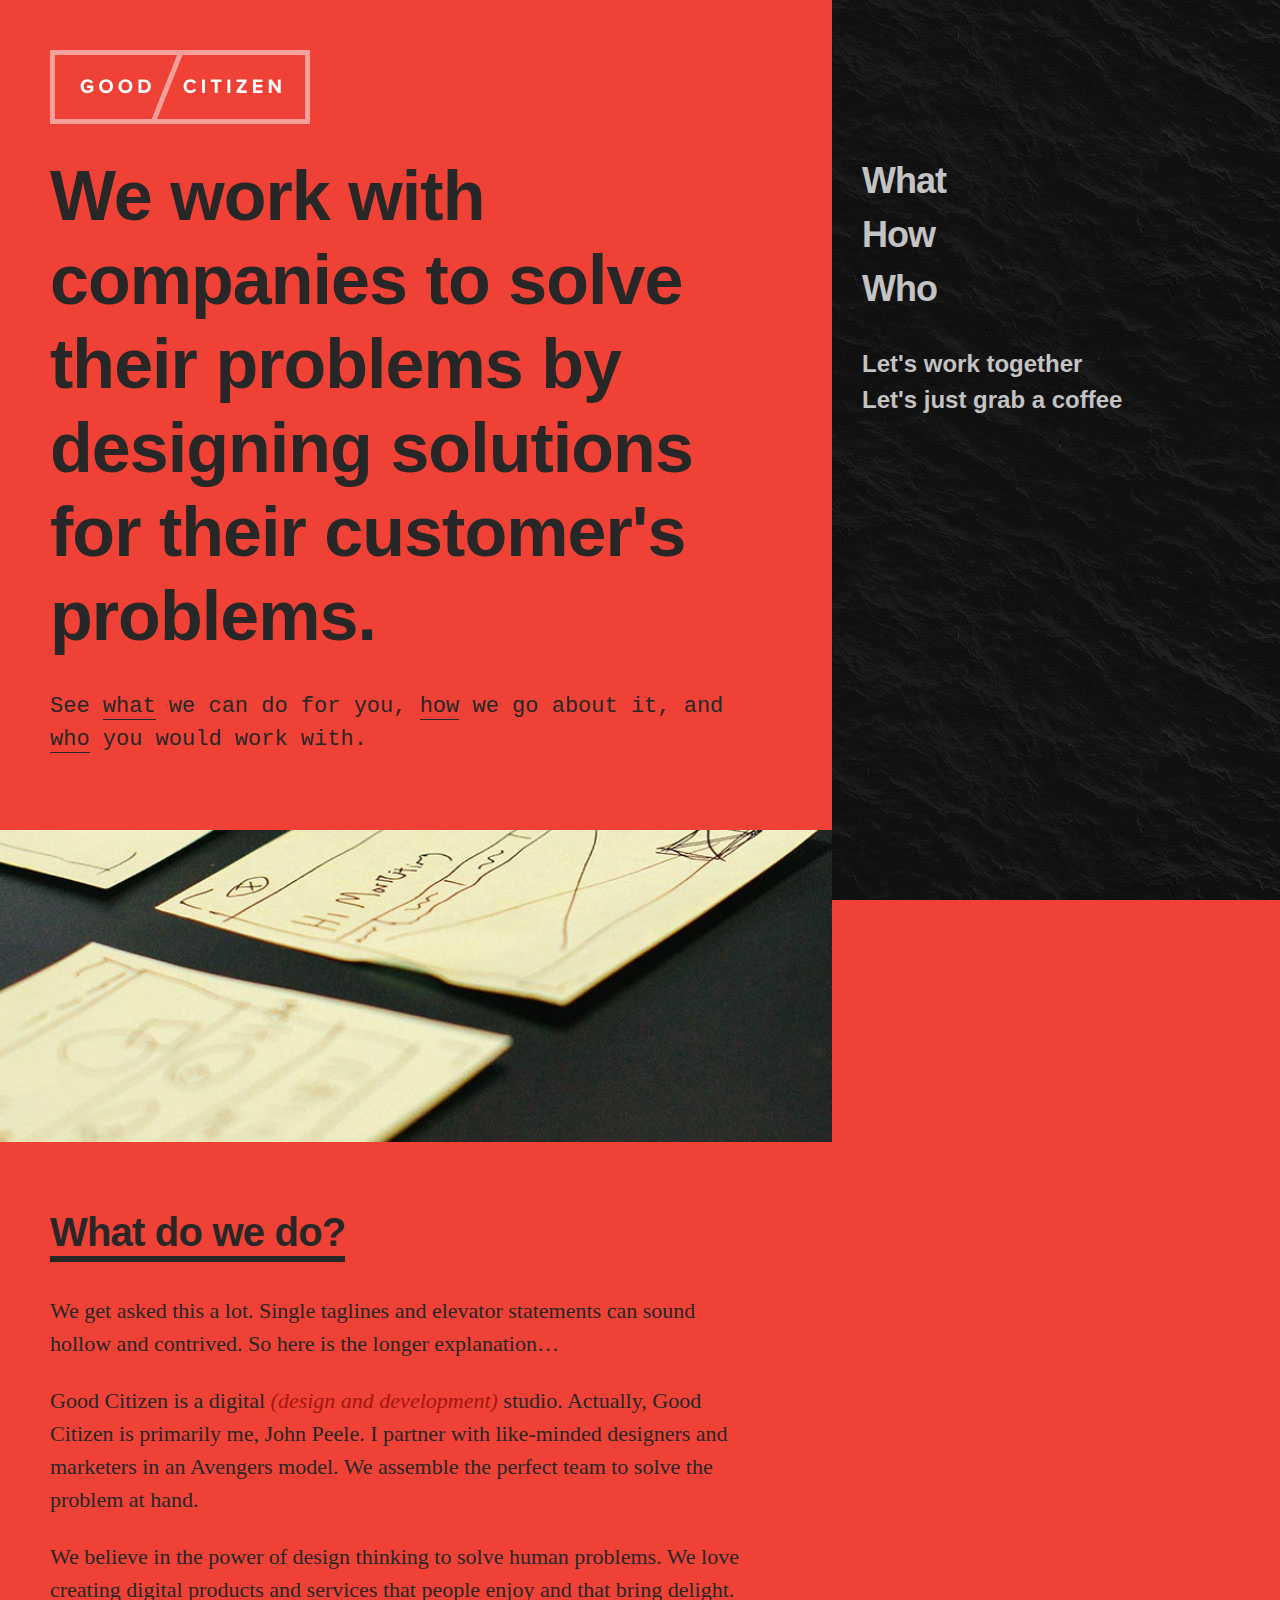
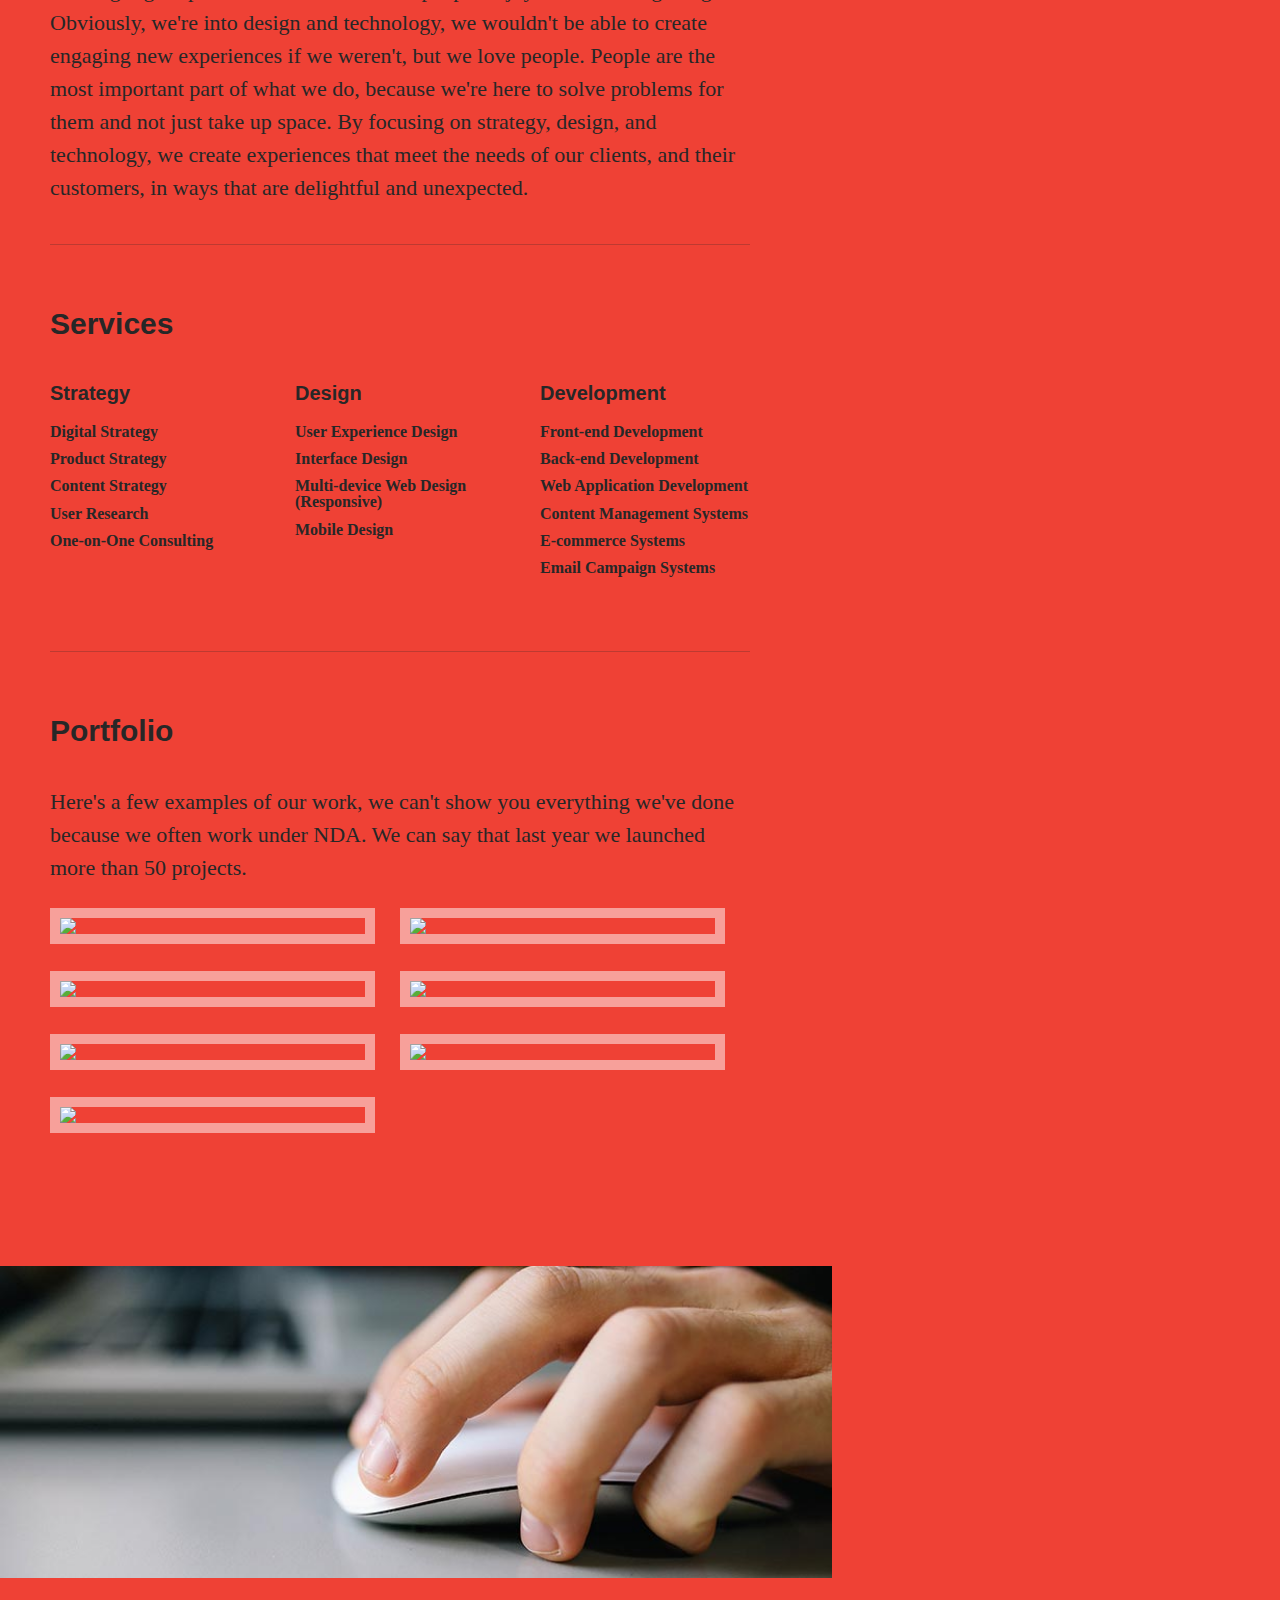
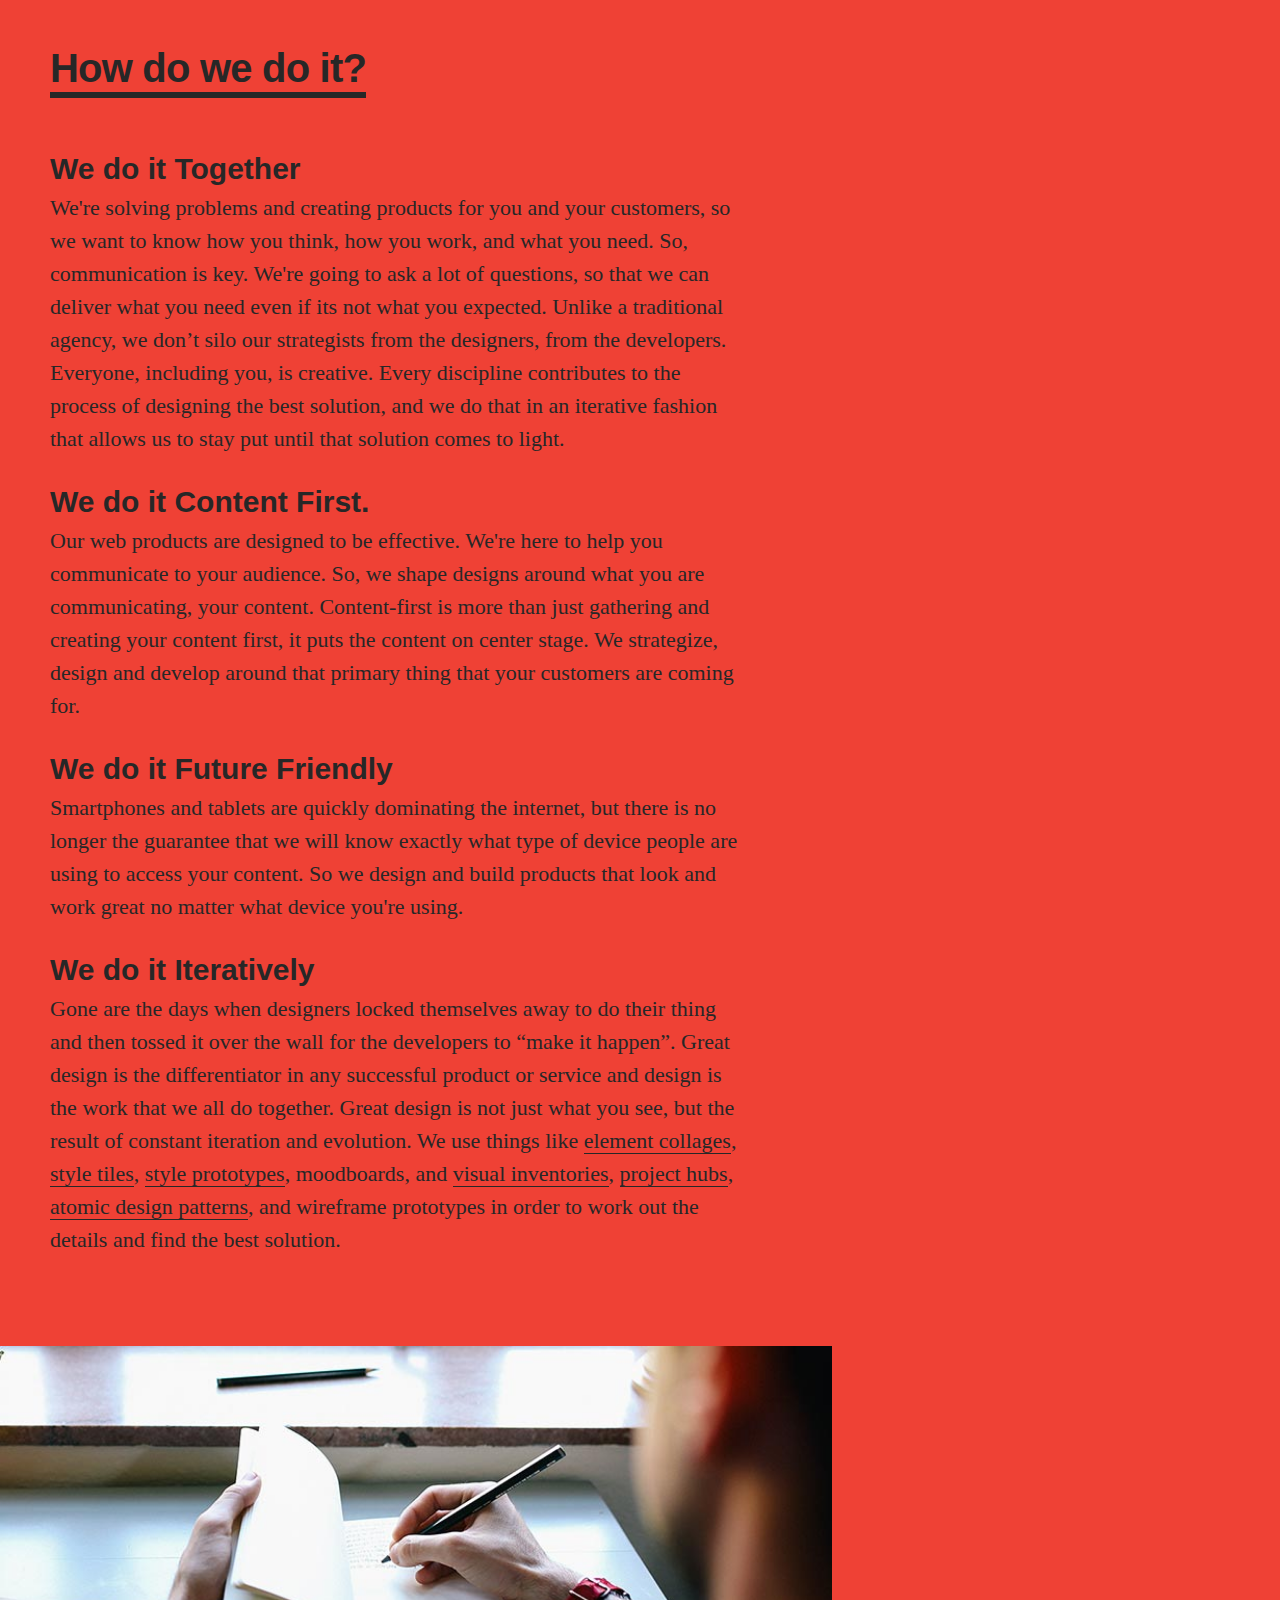
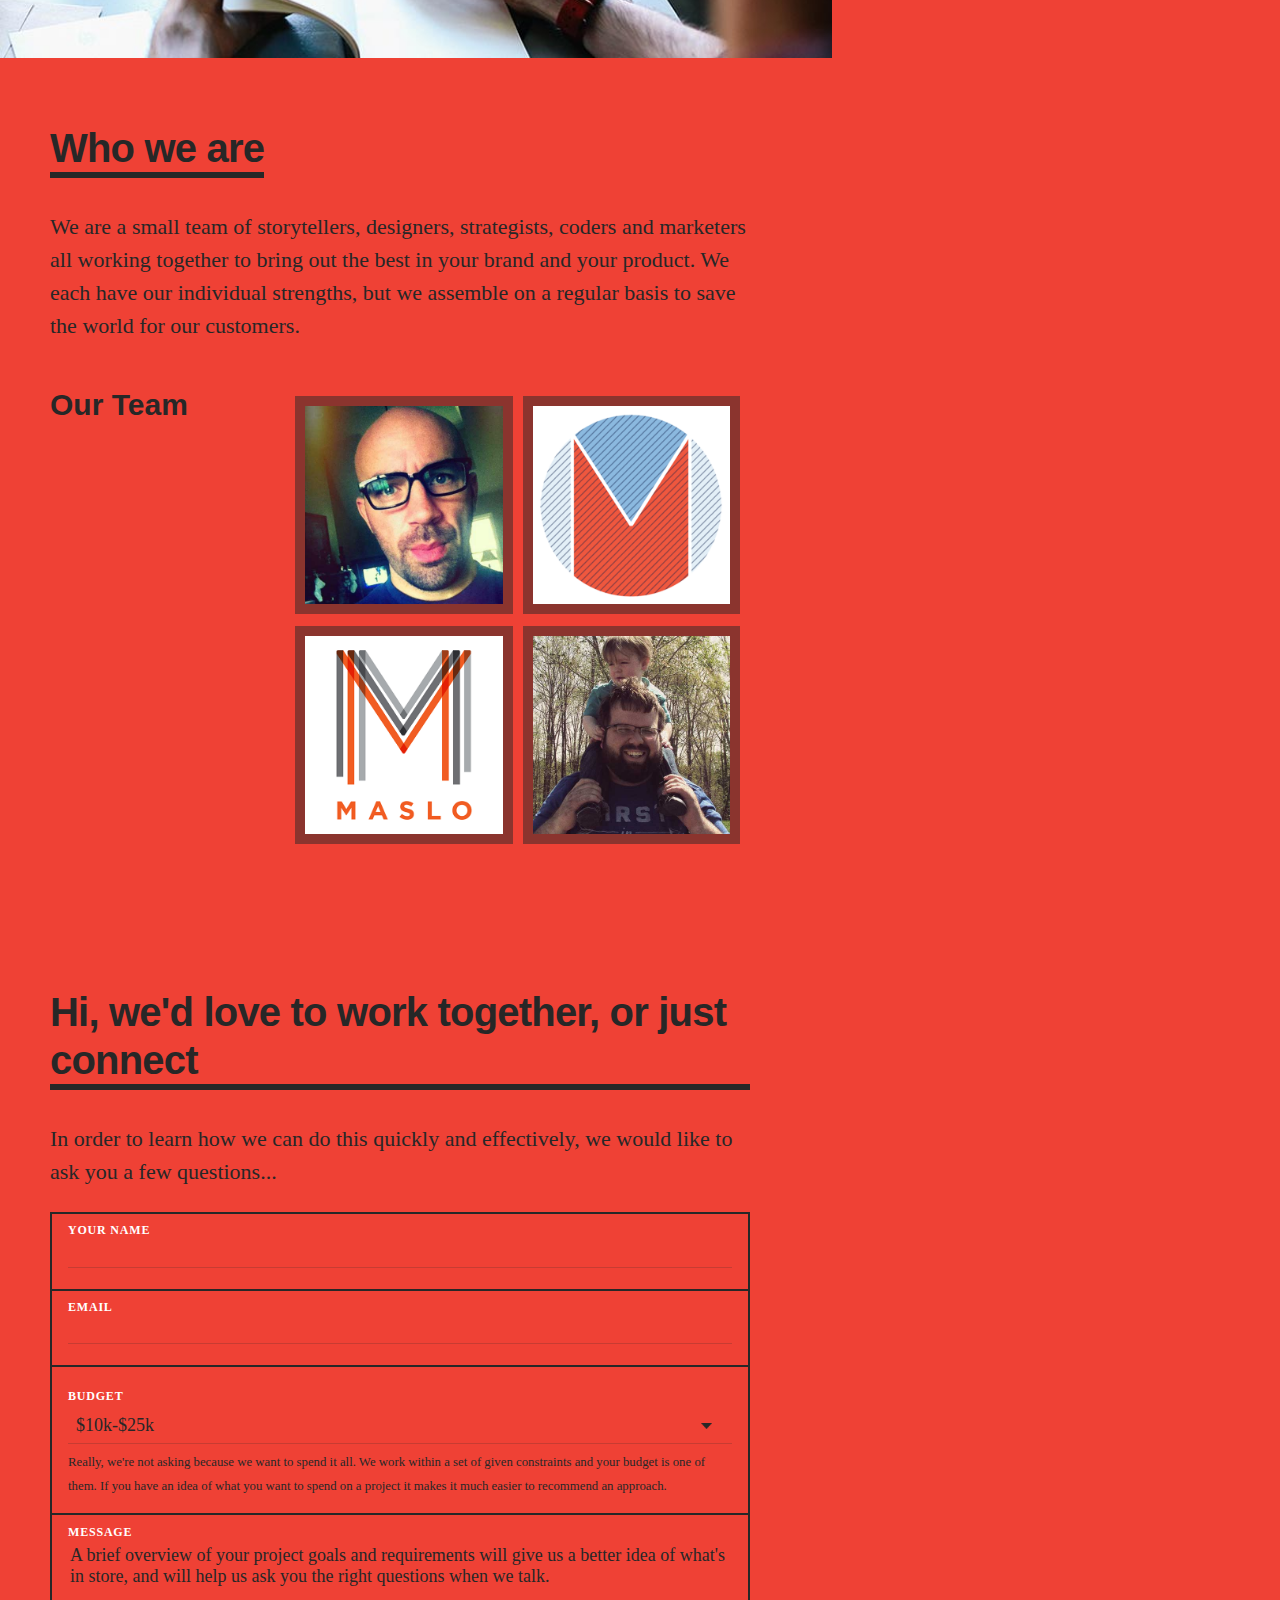
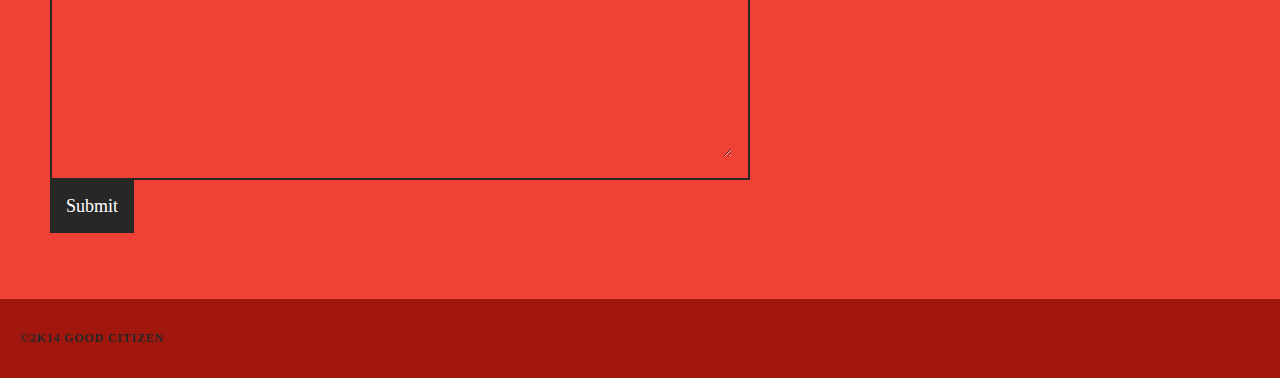
==== commit 141ae3b0: "Minor content updates and addition of Avengers team members" ====
--- a/index.html
+++ b/index.html
@@ -1,5 +1,5 @@
 <!DOCTYPE html><html><head><title>Good Citizen | A digital studio.</title><meta charset="utf8"><meta http-equiv="X-UA-Compatible" content="IE=edge, chrome=1"><meta name="description" content="description of your site"><meta name="author" content="author of the site"><meta name="viewport" content="width=device-width, initial-scale=1.0"><link rel="stylesheet" href="assets/css/app.css"><script src="//use.typekit.net/irc8jtw.js"></script><script>try{Typekit.load();}catch(e){}
-</script></head><body><!--[if lt IE 7]><p class="chromeframe">You are using an<strong>outdated</strong>browser. Please<a href="http://browsehappy.com/">upgrade your browser</a>or<a href="http://www.google.com/chromeframe/?redirect=true">activate Google Chrome Frame</a>to improve your experience.</p><![endif]--><header class="mast"><a href="#top" class="logo"><img src="assets/img/logo.svg" alt="Good Citizen"></a><div class="js-menu-trigger"><span>Menu</span></div><nav class="nav nav-primary"><ul><li><a href="#what" class="nav-what">What <span>we do for you</span></a></li><li><a href="#how" class="nav-how">How <span>we do it</span></a></li><li><a href="#who" class="nav-who">Who <span>we are</span></a></li></ul></nav><nav class="nav nav-secondary"><ul><li><a href="#work-together" class="nav-work-together">Let's work together</a></li><li><a href="http://twitter.com/share?text=Hey%20@thegoodcitizens,%20lets%20chat%20over%20coffee" target="_blank" class="nav-coffee">Let's just grab a coffee</a></li></ul></nav></header><nav class="nav nav-smallscreen"><div class="js-menu-trigger"><span>Close</span></div><ul><li><a href="#what" class="nav-what">What <span>we do for you</span></a></li><li><a href="#how" class="nav-how">How <span>we do it</span></a></li><li><a href="#who" class="nav-who">Who <span>we are</span></a></li><li><a href="#work-together" class="nav-work-together">Let's work together</a></li><li><a href="http://twitter.com/share?text=Hey%20@thegoodcitizens,%20lets%20chat%20over%20coffee" target="_blank" class="nav-coffee">Let's just grab a coffee</a></li></ul></nav><section id="top" class="hero"><img src="assets/img/logo.svg" alt="Good Citizen" class="hero-logo"/><h1 class="hero-title">We create compelling digital experiences that put people first.</h1><p class="hero-tagline">See <a href="#what">what</a> we can do for you, <a href="#how">how</a> we go about it, and <a href="#who">who</a> you would work with.</p></section><img src="assets/img/pic-1.jpg" class="pic-divider pic-divider-1"/><section id="what" class="content content-what"><h2>What do we do?</h2><p>We get asked this a lot. Single taglines and elevator statements can sound hollow and contrived. So here is the longer explanation…</p><p>Good Citizen is a digital <em class="text-muted">(design and development)</em> studio.</p><p>We believe in the power of design thinking to solve human problems. We love creating digital products and services that people enjoy and that bring delight. Obviously, we're into design and technology, we wouldn't be able to create engaging new experiences if we weren't, but we love people. People are the most important part of what we do, because we're here to solve problems for them and not just take up space. By focusing on strategy, design, and technology, we create experiences that meet the needs of our clients, and their customers, in ways that are delightful and unexpected.</p><div class="services"><h3>Services</h3><div class="row"><div class="service-list column one-third"><h5>Strategy</h5><ul><li>Digital Strategy</li><li>Product Strategy</li><li>Content Strategy</li><li>Competitive Audit</li><li>User Research</li><li>Email Marketing</li><li>Analytics &amp; Measurement</li></ul></div><div class="service-list column one-third"><h5>Design</h5><ul><li>User Experience Design</li><li>Information Architecture</li><li>Interface Design</li><li>Multi-device Web Design (Responsive)</li><li>Interactive Prototyping</li><li>Email Design</li><li>Brand Identity</li></ul></div><div class="service-list column one-third"><h5>Development</h5><ul><li>Front-end Development</li><li>Back-end Development</li><li>Web Application Development</li><li>Content Management Systems</li><li>E-commerce Systems</li><li>Email Campaign Systems</li></ul></div></div></div><div class="portfolio"><div class="row"><h3>Portfolio</h3><p>Here's a few examples of our work, we can't show you everything we've done because we often work under NDA. We can say that last year we launched more than 50 projects.</p><a href="http://dribbble.com/johnpeele/projects/182302-Checky" target="_blank" class="portfolio-item"><img src="http://d13yacurqjgara.cloudfront.net/users/2126/screenshots/1390692/checky-dashboard.png"/><div class="portfolio-info"><h5>Checky</h5><h6>Touch-screen kiosk application and accompanying web application</h6><p>View project &rarr;</p></div></a><a href="http://dribbble.com/johnpeele/projects/182741-GivingKiosk" target="_blank" class="portfolio-item"><img src="http://d13yacurqjgara.cloudfront.net/users/2126/screenshots/1383809/gk-home.png"/><div class="portfolio-info"><h5>GivingKiosk</h5><h6>Marketing and lead generation site for church giving SaaS provider</h6><p>View project &rarr;</p></div></a><a href="https://dribbble.com/johnpeele/projects/207166-Cardinal-Cotton" target="_blank" class="portfolio-item"><img src="https://d13yacurqjgara.cloudfront.net/users/2126/screenshots/1543689/cardinal-cotton-logos.gif"/><div class="portfolio-info"><h5>Cardinal Cotton</h5><h6>North Carolina based clothing brand</h6><p>View project &rarr;</p></div></a><a href="https://dribbble.com/johnpeele/projects/207155-Anvil-Packstore" target="_blank" class="portfolio-item"><img src="https://d13yacurqjgara.cloudfront.net/users/2126/screenshots/267495/screen_shot_2011-09-15_at_3.20.44_pm.png"/><div class="portfolio-info"><h5>Anvil / Packstore</h5><h6>Connected hardware startup</h6><p>View project &rarr;</p></div></a><a href="http://dribbble.com/johnpeele/projects/182731-Victorious-Life-Church" target="_blank" class="portfolio-item"><img src="http://d13yacurqjgara.cloudfront.net/users/2126/screenshots/1382404/vlc-home.jpg"/><div class="portfolio-info"><h5>Victorious Life Church</h5><h6>Church site for local congregation</h6><p>View project &rarr;</p></div></a><a href="http://dribbble.com/johnpeele/projects/182301-Taste-Tequila" target="_blank" class="portfolio-item"><img src="http://d13yacurqjgara.cloudfront.net/users/2126/screenshots/1379842/tastetequila-member.jpg"/><div class="portfolio-info"><h5>Taste Tequila</h5><h6>Social media site for tequila lovers and brands</h6><p>View project &rarr;</p></div></a><a href="http://dribbble.com/johnpeele/projects/182296-A-Candy-Store" target="_blank" class="portfolio-item"><img src="http://d13yacurqjgara.cloudfront.net/users/2126/screenshots/1379827/acandystore-product.png"/><div class="portfolio-info"><h5>A Candy Store</h5><h6>Ecommerce store for leading provider of candy</h6><p>View project &rarr;</p></div></a></div></div></section><img src="assets/img/pic-2.jpg" class="pic-divider pic-divider-2"/><section id="how" class="content content-how"><h2>How do we do it?</h2>
+</script></head><body><!--[if lt IE 7]><p class="chromeframe">You are using an<strong>outdated</strong>browser. Please<a href="http://browsehappy.com/">upgrade your browser</a>or<a href="http://www.google.com/chromeframe/?redirect=true">activate Google Chrome Frame</a>to improve your experience.</p><![endif]--><header class="mast"><a href="#top" class="logo"><img src="assets/img/logo.svg" alt="Good Citizen"></a><div class="js-menu-trigger"><span>Menu</span></div><nav class="nav nav-primary"><ul><li><a href="#what" class="nav-what">What <span>we do for you</span></a></li><li><a href="#how" class="nav-how">How <span>we do it</span></a></li><li><a href="#who" class="nav-who">Who <span>we are</span></a></li></ul></nav><nav class="nav nav-secondary"><ul><li><a href="#work-together" class="nav-work-together">Let's work together</a></li><li><a href="http://twitter.com/share?text=Hey%20@thegoodcitizens,%20lets%20chat%20over%20coffee" target="_blank" class="nav-coffee">Let's just grab a coffee</a></li></ul></nav></header><nav class="nav nav-smallscreen"><div class="js-menu-trigger"><span>Close</span></div><ul><li><a href="#what" class="nav-what">What <span>we do for you</span></a></li><li><a href="#how" class="nav-how">How <span>we do it</span></a></li><li><a href="#who" class="nav-who">Who <span>we are</span></a></li><li><a href="#work-together" class="nav-work-together">Let's work together</a></li><li><a href="http://twitter.com/share?text=Hey%20@thegoodcitizens,%20lets%20chat%20over%20coffee" target="_blank" class="nav-coffee">Let's just grab a coffee</a></li></ul></nav><section id="top" class="hero"><img src="assets/img/logo.svg" alt="Good Citizen" class="hero-logo"/><h1 class="hero-title">We work with companies to solve their problems by designing solutions for their customer's problems.</h1><p class="hero-tagline">See <a href="#what">what</a> we can do for you, <a href="#how">how</a> we go about it, and <a href="#who">who</a> you would work with.</p></section><img src="assets/img/pic-1.jpg" class="pic-divider pic-divider-1"/><section id="what" class="content content-what"><h2>What do we do?</h2><p>We get asked this a lot. Single taglines and elevator statements can sound hollow and contrived. So here is the longer explanation…</p><p>Good Citizen is a digital <em class="text-muted">(design and development)</em> studio. Actually, Good Citizen is primarily me, John Peele. I partner with like-minded designers and marketers in an Avengers model. We assemble the perfect team to solve the problem at hand.</p><p>We believe in the power of design thinking to solve human problems. We love creating digital products and services that people enjoy and that bring delight. Obviously, we're into design and technology, we wouldn't be able to create engaging new experiences if we weren't, but we love people. People are the most important part of what we do, because we're here to solve problems for them and not just take up space. By focusing on strategy, design, and technology, we create experiences that meet the needs of our clients, and their customers, in ways that are delightful and unexpected.</p><div class="services"><h3>Services</h3><div class="row"><div class="service-list column one-third"><h5>Strategy</h5><ul><li>Digital Strategy</li><li>Product Strategy</li><li>Content Strategy</li><li>User Research</li><li>One-on-One Consulting</li></ul></div><div class="service-list column one-third"><h5>Design</h5><ul><li>User Experience Design</li><li>Interface Design</li><li>Multi-device Web Design (Responsive)</li><li>Mobile Design</li></ul></div><div class="service-list column one-third"><h5>Development</h5><ul><li>Front-end Development</li><li>Back-end Development</li><li>Web Application Development</li><li>Content Management Systems</li><li>E-commerce Systems</li><li>Email Campaign Systems</li></ul></div></div></div><div class="portfolio"><div class="row"><h3>Portfolio</h3><p>Here's a few examples of our work, we can't show you everything we've done because we often work under NDA. We can say that last year we launched more than 50 projects.</p><a href="http://dribbble.com/johnpeele/projects/182302-Checky" target="_blank" class="portfolio-item"><img src="http://d13yacurqjgara.cloudfront.net/users/2126/screenshots/1390692/checky-dashboard.png"/><div class="portfolio-info"><h5>Checky</h5><h6>Touch-screen kiosk application and accompanying web application</h6><p>View project &rarr;</p></div></a><a href="http://dribbble.com/johnpeele/projects/182741-GivingKiosk" target="_blank" class="portfolio-item"><img src="http://d13yacurqjgara.cloudfront.net/users/2126/screenshots/1383809/gk-home.png"/><div class="portfolio-info"><h5>GivingKiosk</h5><h6>Marketing and lead generation site for church giving SaaS provider</h6><p>View project &rarr;</p></div></a><a href="https://dribbble.com/johnpeele/projects/207166-Cardinal-Cotton" target="_blank" class="portfolio-item"><img src="https://d13yacurqjgara.cloudfront.net/users/2126/screenshots/1543689/cardinal-cotton-logos.gif"/><div class="portfolio-info"><h5>Cardinal Cotton</h5><h6>North Carolina based clothing brand</h6><p>View project &rarr;</p></div></a><a href="https://dribbble.com/johnpeele/projects/207155-Anvil-Packstore" target="_blank" class="portfolio-item"><img src="https://d13yacurqjgara.cloudfront.net/users/2126/screenshots/267495/screen_shot_2011-09-15_at_3.20.44_pm.png"/><div class="portfolio-info"><h5>Anvil / Packstore</h5><h6>Connected hardware startup</h6><p>View project &rarr;</p></div></a><a href="http://dribbble.com/johnpeele/projects/182731-Victorious-Life-Church" target="_blank" class="portfolio-item"><img src="http://d13yacurqjgara.cloudfront.net/users/2126/screenshots/1382404/vlc-home.jpg"/><div class="portfolio-info"><h5>Victorious Life Church</h5><h6>Church site for local congregation</h6><p>View project &rarr;</p></div></a><a href="http://dribbble.com/johnpeele/projects/182301-Taste-Tequila" target="_blank" class="portfolio-item"><img src="http://d13yacurqjgara.cloudfront.net/users/2126/screenshots/1379842/tastetequila-member.jpg"/><div class="portfolio-info"><h5>Taste Tequila</h5><h6>Social media site for tequila lovers and brands</h6><p>View project &rarr;</p></div></a><a href="http://dribbble.com/johnpeele/projects/182296-A-Candy-Store" target="_blank" class="portfolio-item"><img src="http://d13yacurqjgara.cloudfront.net/users/2126/screenshots/1379827/acandystore-product.png"/><div class="portfolio-info"><h5>A Candy Store</h5><h6>Ecommerce store for leading provider of candy</h6><p>View project &rarr;</p></div></a></div></div></section><img src="assets/img/pic-2.jpg" class="pic-divider pic-divider-2"/><section id="how" class="content content-how"><h2>How do we do it?</h2>
 <h3>We do it Together</h3>
 <p>We&#39;re solving problems and creating products for you and your customers, so we want to know how you think, how you work, and what you need. So, communication is key. We&#39;re going to ask a lot of questions, so that we can deliver what you need even if its not what you expected. Unlike a traditional agency, we don’t silo our strategists from the designers, from the developers. Everyone, including you, is creative. Every discipline contributes to the process of designing the best solution, and we do that in an iterative fashion that allows us to stay put until that solution comes to light.</p>
 <h3>We do it Content First.</h3>
@@ -9,8 +9,8 @@
 <h3>We do it Iteratively</h3>
 <p>Gone are the days when designers locked themselves away to do their thing and then tossed it over the wall for the developers to &ldquo;make it happen&rdquo;. Great design is the differentiator in any successful product or service and design is the work that we all do together. Great design is not just what you see, but the result of constant iteration and evolution. We use things like <a href="http://danielmall.com/articles/rif-element-collages/">element collages</a>, <a href="http://styletil.es/">style tiles</a>, <a href="http://sparkbox.github.io/style-prototype/">style prototypes</a>, moodboards, and <a href="http://danielmall.com/articles/visual-inventory/">visual inventories</a>, <a href="http://project-hub.superfriend.ly/">project hubs</a>, <a href="http://patternlab.io/">atomic design patterns</a>, and wireframe prototypes in order to work out the details and find the best solution.</p>
 </section><img src="assets/img/pic-3.jpg" class="pic-divider pic-divider-3"/><section id="who" class="content content-who"><h2>Who we are</h2>
-<p>We are a small team of storytellers, designers, strategists, coders and marketers all working together to bring out the best in your brand and your product.</p>
-<div class="row"><div class="column one-third"><h3>Our Team</h3></div><div class="column two-thirds"><div class="team-member"><img src="/assets/img/photo-team-john.jpg"/><div class="team-member-info"><h5>John Peele</h5><h6>Principal &amp; Designer</h6></div></div><div class="team-member"><img src="/assets/img/photo-team-jordan.jpg"/><div class="team-member-info"><h5>Jordan Cauley</h5><h6>Strategist &amp; Digital Developer</h6></div></div></div></div></section><section id="work-together" class="content content-work-together"><h2>Hi, we'd love to work together, or just connect</h2><p>In order to learn how we can do this quickly and effectively, we would like to ask you a few questions...</p><div class="form-fail"><h3>Oops!</h3>
+<p>We are a small team of storytellers, designers, strategists, coders and marketers all working together to bring out the best in your brand and your product. We each have our individual strengths, but we assemble on a regular basis to save the world for our customers.</p>
+<div class="row"><div class="column one-third"><h3>Our Team</h3></div><div class="team column two-thirds"><div class="team-member"><img src="/assets/img/photo-team-john.jpg"/><div class="team-member-info"><h5>John Peele</h5><h6>Principal</h6><p>Strategy, UX, UI, Front-end Dev</p></div></div><div class="team-member"><img src="/assets/img/photo-team-magnetic.png"/><div class="team-member-info"><h5>Magnetic Ideas</h5><h6>Fellow Avengers</h6><p>Strategy, UX, Digital Marketing</p></div></div><div class="team-member"><img src="/assets/img/photo-team-maslo.png"/><div class="team-member-info"><h5>Maslo Media</h5><h6>Fellow Avengers</h6><p>Strategy, Media, Production</p></div></div><div class="team-member"><img src="/assets/img/photo-team-jordan.jpg"/><div class="team-member-info"><h5>Jordan Cauley</h5><h6>Fellow Avenger</h6><p>UX, Front-end Dev</p></div></div></div></div></section><section id="work-together" class="content content-work-together"><h2>Hi, we'd love to work together, or just connect</h2><p>In order to learn how we can do this quickly and effectively, we would like to ask you a few questions...</p><div class="form-fail"><h3>Oops!</h3>
 <p>Something went wrong.</p>
 </div><div class="form-wrap"><form id="project-planner" action="http://forms.wearegoodcitizen.com/contact/new" method="post" novalidate="novalidate" data-parsley-validate="data-parsley-validate"><div class="form-control-group"><label for="name">Your name</label><input type="text" name="name" required="required" data-parsley-trigger="change" data-parsley-error-message="We need to know what to call you."/></div><div class="form-control-group"><label for="email">Email</label><input type="email" name="email" required="required" data-parsley-trigger="change" data-parsley-error-message="We need a valid email address here."/></div><div class="form-control-group form-control-select"><label for="budget">Budget</label><select name="budget" required="required" data-parsley-error-message="Knowing your budget is very important to us." class="select-styled"><option value="less than $10k">less than $10k</option><option value="$10k-$20k" selected="selected">$10k-$25k</option><option value="$25k-$50k">$25k-$50k</option><option value="$50k+">$50k+</option><option value="Not Sure">Not Sure</option></select><small>Really, we're not asking because we want to spend it all. We work within a set of given constraints and your budget is one of them. If you have an idea of what you want to spend on a project it makes it much easier to recommend an approach.</small></div><div class="form-control-group"><label for="message">Message</label><textarea type="text" name="message" rows="10" value="" placeholder="A brief overview of your project goals and requirements will give us a better idea of what's in store, and will help us ask you the right questions when we talk." required="required" data-parsley-trigger="change" data-parsley-error-message="Looks like you forgot to include your message."></textarea></div><input type="submit" value="Submit" class="form-button"/></form></div><div class="form-success"><h3>Thank you!</h3>
 <p>We look forward to speaking with you soon.</p>
--- a/assets/css/app.css
+++ b/assets/css/app.css
@@ -1,2 +1,2 @@
 /* normalize.css v3.0.1 | MIT License | git.io/normalize */
-html{font-family:sans-serif;-ms-text-size-adjust:100%;-webkit-text-size-adjust:100%;}body{margin:0}article,aside,details,figcaption,figure,footer,header,hgroup,main,nav,section,summary{display:block}audio,canvas,progress,video{display:inline-block;vertical-align:baseline;}audio:not([controls]){display:none;height:0}[hidden],template{display:none}a{background:transparent}a:active,a:hover{outline:0}abbr[title]{border-bottom:1px dotted}b,strong{font-weight:bold}dfn{font-style:italic}h1{font-size:2em;margin:.67em 0}mark{background:#ff0;color:#000}small{font-size:80%}sub,sup{font-size:75%;line-height:0;position:relative;vertical-align:baseline}sup{top:-.5em}sub{bottom:-.25em}img{border:0}svg:not(:root){overflow:hidden}figure{margin:1em 40px}hr{-moz-box-sizing:content-box;-webkit-box-sizing:content-box;-moz-box-sizing:content-box;box-sizing:content-box;height:0}pre{overflow:auto}code,kbd,pre,samp{font-family:monospace,monospace;font-size:1em}button,input,optgroup,select,textarea{color:inherit;font:inherit;margin:0;}button{overflow:visible}button,select{text-transform:none}button,html input[type="button"],* 1 */,input[type="reset"],input[type="submit"]{-webkit-appearance:button;cursor:pointer;}button[disabled],html input[disabled]{cursor:default}button::-moz-focus-inner,input::-moz-focus-inner{border:0;padding:0}input{line-height:normal}input[type="checkbox"],input[type="radio"]{-webkit-box-sizing:border-box;-moz-box-sizing:border-box;box-sizing:border-box;padding:0;}input[type="number"]::-webkit-inner-spin-button,input[type="number"]::-webkit-outer-spin-button{height:auto}input[type="search"]{-webkit-appearance:textfield;-moz-box-sizing:content-box;-webkit-box-sizing:content-box;-webkit-box-sizing:content-box;-moz-box-sizing:content-box;box-sizing:content-box}input[type="search"]::-webkit-search-cancel-button,input[type="search"]::-webkit-search-decoration{-webkit-appearance:none}fieldset{border:1px solid #c0c0c0;margin:0 2px;padding:.35em .625em .75em}legend{border:0;padding:0;}textarea{overflow:auto}optgroup{font-weight:bold}table{border-collapse:collapse;border-spacing:0}td,th{padding:0}debug{background-color:#ffc0cb !important}ellipsis{overflow:hidden;-o-text-overflow:ellipsis;text-overflow:ellipsis;white-space:nowrap}group:after{clear:both;content:'';display:table}ir{background-color:transparent;border:0;overflow:hidden;}ir:before{content:'';display:block;width:0;height:150%}*{-webkit-box-sizing:border-box;-moz-box-sizing:border-box;-webkit-box-sizing:border-box;-moz-box-sizing:border-box;box-sizing:border-box;-webkit-tap-highlight-color:rgba(255,255,255,0)}html{font-size:16px}body{font-family:"ff-tisa-web-pro",Georgia,Cambria,"Times New Roman",Times,serif;font-size:100%;line-height:1.5;color:#272727;background:#ef4135}p{margin:0 0 1.5rem;font-size:16px;font-size:1rem;}@media all and (min-width: 43.75em){p{font-size:22px;font-size:1.375rem}}img{width:100%;max-width:100%;height:auto;display:block}a{color:#272727;text-decoration:none;border-bottom:1px solid #272727;-webkit-transition:all 0.3s ease-in-out;-moz-transition:all 0.3s ease-in-out;-o-transition:all 0.3s ease-in-out;-ms-transition:all 0.3s ease-in-out;transition:all 0.3s ease-in-out;}a:hover,a:focus{border-bottom:3px solid #272727}::-webkit-input-placeholder{color:#272727}:-moz-placeholder{color:#272727}::-moz-placeholder{color:#272727}:-ms-input-placeholder{color:#272727}h1,h2,h3,h4,h5,h6{font-family:"proxima-nova","Helvetica Neue",HelveticaNeue,Helvetica,Arial,sans-serif;font-weight:900}h1,.h1{margin:0 0 1rem;font-size:40px;font-size:2.5rem}h2,.h2{margin:1rem 0;font-size:29px;font-size:1.8125rem;font-weight:700;letter-spacing:-.05rem;}.content h2,.content .h2{display:inline-block;line-height:1.2;border-bottom:6px solid}@media all and (min-width: 43.75em){h2,.h2{margin:1rem 0 2rem;font-size:40px;font-size:2.5rem}}h3,.h3{margin:0 0 1rem;font-size:24px;font-size:1.5rem;}@media all and (min-width: 43.75em){h3,.h3{margin:1rem 0 2rem;font-size:30px;font-size:1.875rem}}h4,.h4{margin:0 0 1rem;font-size:22px;font-size:1.375rem;}@media all and (min-width: 43.75em){h4,.h4{font-size:25px;font-size:1.5625rem}}h5,.h5{margin:0 0 1rem;font-size:20px;font-size:1.25rem}h6,.h6{margin:0 0 1rem;font-size:16px;font-size:1rem}.chromeframe{margin:0;padding:15px 0;text-align:center;background:#f0ad4e;}.chromeframe a{color:#fff;text-decoration:underline;}.chromeframe a:hover{color:#272727}.text-muted{color:#a2170d}html{height:100%}body{min-height:100%;-webkit-overflow-scrolling:touch}.container{margin:0 auto;width:90%;max-width:1200px}.row{overflow:hidden}.column + .column{margin-top:.5em}@media all and (min-width: 75em){.column{margin-left:5%;float:left}.column + .column{margin-top:0}.column:first-child{margin-left:0}.column.full{width:100%}.column.half{width:47.5%}.column.two-thirds{width:65%}.column.one-third{width:30%}.column.one-fourth{width:21.25%}.column.three-fourths{widows:73.75%}.column.full-narrow{margin-left:17.5% !important;width:65%}.column.flow-opposite{float:right}}.grid .row{margin-top:1.5em;}.grid .row:first-child{margin-top:0}.grid .column{padding:2em;font-size:1.2rem;background-color:#ccc}.mast{padding:.9375rem;width:100%;position:fixed;top:0;left:0;background:url("/assets/img/bg-ocean.jpg");z-index:100;}@media all and (min-width: 43.75em){.mast{padding:1.25rem 1.875rem;width:35%;height:100%;left:auto;right:0}}.logo{max-width:9.375rem;display:block;border:none;}.logo:hover{border:none}@media all and (min-width: 43.75em){.logo{margin:1.875rem 0;max-width:16.25rem;opacity:0;-ms-filter:"progid:DXImageTransform.Microsoft.Alpha(Opacity=0)";filter:alpha(opacity=0);-webkit-transition:opacity 0.5s ease-in-out;-moz-transition:opacity 0.5s ease-in-out;-o-transition:opacity 0.5s ease-in-out;-ms-transition:opacity 0.5s ease-in-out;transition:opacity 0.5s ease-in-out}.logo.js-peekaboo{opacity:1;-ms-filter:none;filter:none}}.js-menu-trigger{padding:10px;display:inline-block;position:absolute;top:19px;right:15px;font:700 12px proxima-nova;letter-spacing:.05rem;text-transform:uppercase;text-align:right;color:#fff;}@media all and (min-width: 43.75em){.js-menu-trigger{display:none}}.nav-primary,.nav-secondary{display:none;}@media all and (min-width: 43.75em){.nav-primary,.nav-secondary{display:block;font-family:"proxima-nova","Helvetica Neue",HelveticaNeue,Helvetica,Arial,sans-serif}}@media all and (min-width: 43.75em){.nav-primary{margin-bottom:1.875rem}.nav-primary a{font-size:36px;font-size:2.25rem;font-weight:900;letter-spacing:-.06rem;color:rgba(255,255,255,0.75);-webkit-transition:all 0.3s ease-in-out;-moz-transition:all 0.3s ease-in-out;-o-transition:all 0.3s ease-in-out;-ms-transition:all 0.3s ease-in-out;transition:all 0.3s ease-in-out;}.nav-primary a:hover{color:#fff}.nav-primary a span{display:none}}@media all and (min-width:66.25em){.nav-primary a:hover{color:#fff;}.nav-primary a:hover span{opacity:1;-ms-filter:none;filter:none}.nav-primary a span{display:inline;color:rgba(255,255,255,0.25);opacity:0;-ms-filter:"progid:DXImageTransform.Microsoft.Alpha(Opacity=0)";filter:alpha(opacity=0);-webkit-transition:all 0.3s ease-in-out;-moz-transition:all 0.3s ease-in-out;-o-transition:all 0.3s ease-in-out;-ms-transition:all 0.3s ease-in-out;transition:all 0.3s ease-in-out}}@media all and (min-width: 43.75em){.nav-secondary li{margin-bottom:.5rem}.nav-secondary a{font-size:24px;font-size:1.5rem;font-weight:700;color:rgba(255,255,255,0.75);-webkit-transition:all 0.3s ease-in-out;-moz-transition:all 0.3s ease-in-out;-o-transition:all 0.3s ease-in-out;-ms-transition:all 0.3s ease-in-out;transition:all 0.3s ease-in-out;border-bottom:3px solid rgba(255,255,255,0.75);}.nav-secondary a:hover{color:#fff;border-bottom:3px solid #fff}}.nav-smallscreen{padding:5rem 3rem 0;width:100%;height:100%;position:fixed;top:0;left:0;background:#000;opacity:0;-ms-filter:"progid:DXImageTransform.Microsoft.Alpha(Opacity=0)";filter:alpha(opacity=0);visibility:hidden;z-index:500;-webkit-transition:opacity 0.5s ease-out, visibility 0s 0.5s;-moz-transition:opacity 0.5s ease-out, visibility 0s 0.5s;-o-transition:opacity 0.5s ease-out, visibility 0s 0.5s;-ms-transition:opacity 0.5s ease-out, visibility 0s 0.5s;transition:opacity 0.5s ease-out, visibility 0s 0.5s;}.nav-smallscreen li{opacity:0;-ms-filter:"progid:DXImageTransform.Microsoft.Alpha(Opacity=0)";filter:alpha(opacity=0);-webkit-transform:translateY(100%);-moz-transform:translateY(100%);-o-transform:translateY(100%);-ms-transform:translateY(100%);transform:translateY(100%);-webkit-transition:-webkit-transform 0.25s ease-in, opacity 0.5s ease-in;-moz-transition:-moz-transform 0.25s ease-in, opacity 0.5s ease-in;-o-transition:-o-transform 0.25s ease-in, opacity 0.5s ease-in;-ms-transition:-ms-transform 0.25s ease-in, opacity 0.5s ease-in;transition:transform 0.25s ease-in, opacity 0.5s ease-in;}.nav-smallscreen li:nth-child(1){-webkit-transition-delay:.09s;-moz-transition-delay:.09s;-o-transition-delay:.09s;-ms-transition-delay:.09s;transition-delay:.09s;-webkit-transition-duration:.15s;-moz-transition-duration:.15s;-o-transition-duration:.15s;-ms-transition-duration:.15s;transition-duration:.15s}.nav-smallscreen li a{padding:.7rem 0;display:block;font-size:22px;font-size:1.375rem;font-weight:900;font-family:"proxima-nova","Helvetica Neue",HelveticaNeue,Helvetica,Arial,sans-serif;color:rgba(255,255,255,0.75);}.nav-smallscreen li a span{color:rgba(255,255,255,0.25)}.nav-smallscreen .nav-work-together,.nav-smallscreen .nav-coffee{font-size:20px;font-size:1.25rem;font-weight:700}.nav-smallscreen .nav-work-together{margin-top:1.5rem;padding-top:1.5rem;width:100%;display:block;border-top:1px solid rgba(255,255,255,0.5)}.nav-smallscreen.active{opacity:1;-ms-filter:none;filter:none;visibility:visible;-webkit-transition:opacity 0.5s;-moz-transition:opacity 0.5s;-o-transition:opacity 0.5s;-ms-transition:opacity 0.5s;transition:opacity 0.5s;}.nav-smallscreen.active li{opacity:1;-ms-filter:none;filter:none;-webkit-transform:translateY(0);-moz-transform:translateY(0);-o-transform:translateY(0);-ms-transform:translateY(0);transform:translateY(0);-webkit-transition:-webkit-transform 0.5s, opacity 0.4s;-moz-transition:-moz-transform 0.5s, opacity 0.4s;-o-transition:-o-transform 0.5s, opacity 0.4s;-ms-transition:-ms-transform 0.5s, opacity 0.4s;transition:transform 0.5s, opacity 0.4s;}.nav-smallscreen.active li:nth-child(1){-webkit-transition-delay:.013s;-moz-transition-delay:.013s;-o-transition-delay:.013s;-ms-transition-delay:.013s;transition-delay:.013s;-webkit-transition-duration:.15s;-moz-transition-duration:.15s;-o-transition-duration:.15s;-ms-transition-duration:.15s;transition-duration:.15s}@media all and (min-width: 43.75em){.nav-smallscreen{display:none}}.main{margin-top:5rem;padding:1.25rem;}@media all and (min-width: 43.75em){.main{margin-top:0;padding:3.125rem;width:65%;top:0}}.hero{margin-top:5rem;padding:1.25rem;}.hero .hero-logo{display:none}.hero .hero-title{margin:0 0 2rem;font-size:29px;font-size:1.8125rem;line-height:1.2;letter-spacing:-.06rem}.hero .hero-tagline{font-family:'Courier New', Courier, Consolas, monospace;font-size:16px;font-size:1rem}@media all and (min-width: 43.75em){.hero{margin-top:0;padding:3.125rem;width:65%;top:0}.hero .hero-logo{margin-bottom:1.875rem;max-width:16.25rem;display:block}.hero .hero-title{font-size:40px;font-size:2.5rem}.hero .hero-tagline{font-size:22px;font-size:1.375rem}}@media all and (min-width: 75em){.hero .hero-title{max-width:43.75rem;font-size:70px;font-size:4.375rem}.hero .hero-tagline{max-width:43.75rem}}@media all and (min-width: 43.75em){.pic-divider{max-width:65%}}.content{margin-bottom:.5rem;padding:1.25rem;}@media all and (min-width: 43.75em){.content{margin-bottom:1rem;padding:3.125rem;width:65%;max-width:50rem}}.services{margin:2.5rem 0 0;padding:2.5rem 0;border:1px solid rgba(39,39,39,0.25);border-width:1px 0}.service-list{margin-bottom:1.5rem;}.service-list ul{margin:0;padding:0;list-style-type:none;font-family:proxima-nova;font-weight:700}.service-list li{margin-bottom:.7rem;line-height:1}.portfolio{margin:2.5rem 0}.portfolio-item{margin:0 0 10px 0;display:inline-block;border:10px solid rgba(255,255,255,0.5);}.portfolio-item .portfolio-info{display:none}@media all and (min-width: 43.75em){.portfolio-item{margin:0 25px 20px 0;width:50%;width:-moz-calc(50% - 25px);width:-o-calc(50% - 25px);width:-webkit-calc(50% - 25px);width:calc(50% - 25px);position:relative}.portfolio-item:hover{border:10px solid #fff;}.portfolio-item:hover .portfolio-info{padding:1rem;background:rgba(82,186,165,0.85);opacity:1;-ms-filter:none;filter:none}.portfolio-item .portfolio-info{padding:10% 1rem 0;width:100%;height:100%;display:block;position:absolute;left:0;top:0;overflow:hidden;color:#fff;opacity:0;-ms-filter:"progid:DXImageTransform.Microsoft.Alpha(Opacity=0)";filter:alpha(opacity=0);-webkit-transition:all 0.45s ease-out;-moz-transition:all 0.45s ease-out;-o-transition:all 0.45s ease-out;-ms-transition:all 0.45s ease-out;transition:all 0.45s ease-out;}.portfolio-item .portfolio-info p{position:absolute;bottom:1%;font-size:16px;font-size:1rem;font-family:proxima-nova;font-weight:900}}.content-how h3{margin-bottom:0}.team-member{margin:0 10px 5px 0;width:45%;width:-moz-calc(50% - 10px);width:-o-calc(50% - 10px);width:-webkit-calc(50% - 10px);width:calc(50% - 10px);position:relative;display:inline-block;border:10px solid rgba(39,39,39,0.5);}.team-member:hover{border:10px solid #272727;}.team-member:hover .team-member-info{padding:1rem;opacity:1;-ms-filter:none;filter:none}.team-member .team-member-info{padding:10% 1rem 0;width:100%;height:100%;position:absolute;left:0;top:0;overflow:hidden;color:#fff;background:rgba(176,24,14,0.85);opacity:0;-ms-filter:"progid:DXImageTransform.Microsoft.Alpha(Opacity=0)";filter:alpha(opacity=0);-webkit-transition:all 0.45s ease-out;-moz-transition:all 0.45s ease-out;-o-transition:all 0.45s ease-out;-ms-transition:all 0.45s ease-out;transition:all 0.45s ease-out;}.team-member .team-member-info h5{margin-bottom:0}.team-member .team-member-info p{position:absolute;bottom:1%;font-size:16px;font-size:1rem;font-family:proxima-nova;font-weight:900}.form-success,.form-fail{display:none}.footer{padding:2rem 1.25rem;background:#a2170d;}.footer p{margin:0;font:700 12px proxima-nova;letter-spacing:.05rem;text-transform:uppercase;color:#272727}.nav a{text-decoration:none;border:none}.nav ul{margin:0;padding:0;list-style-type:none;}.nav ul li{margin:0;padding:0}a.btn{text-decoration:none;border:none}.form-control-group{margin:0;padding:.2rem 1rem 1rem;width:100%;height:auto;border:2px solid;-webkit-transition:all 400ms;-moz-transition:all 400ms;-o-transition:all 400ms;-ms-transition:all 400ms;transition:all 400ms;}.form-control-group + .form-control-group{border-width:0 2px 2px}label{font:700 12px proxima-nova;letter-spacing:.05rem;text-transform:uppercase;color:#fff}input,select,textarea{width:100%;display:block;font:18px proxima-nova;background:transparent;border:none;outline:none}input[type="text"],input[type="email"],input[type="tel"]{padding:0 0 .3rem;border-bottom:1px solid rgba(39,39,39,0.2);}input[type="text"].parsley-error,input[type="email"].parsley-error,input[type="tel"].parsley-error{border-bottom:1px solid #f0ad4e}.form-control-select{padding:1rem;}.form-control-select .select-styled{padding:.5rem;background:url("/assets/img/icon-arrow-down.png") 97% 52%;-webkit-background-size:11px 6px;-moz-background-size:11px 6px;background-size:11px 6px;background-repeat:no-repeat;border:0;border-bottom:1px solid rgba(39,39,39,0.2);-webkit-border-radius:0;border-radius:0;-webkit-appearance:none;-moz-appearance:none;}.form-control-select .select-styled.parsley-error{border-bottom:1px solid #f0ad4e}.form-button{padding:1rem;width:auto;color:#fff;background:#272727;cursor:pointer;-webkit-border-radius:0;border-radius:0;-webkit-appearance:none}input:focus::-webkit-input-placeholder{opacity:.2;-ms-filter:"progid:DXImageTransform.Microsoft.Alpha(Opacity=20)";filter:alpha(opacity=20)}input:focus:-moz-placeholder{opacity:.2;-ms-filter:"progid:DXImageTransform.Microsoft.Alpha(Opacity=20)";filter:alpha(opacity=20)}input:focus::-moz-placeholder{opacity:.2;-ms-filter:"progid:DXImageTransform.Microsoft.Alpha(Opacity=20)";filter:alpha(opacity=20)}input:focus:-ms-input-placeholder{opacity:.2;-ms-filter:"progid:DXImageTransform.Microsoft.Alpha(Opacity=20)";filter:alpha(opacity=20)}textarea:focus::-webkit-input-placeholder{opacity:.2;-ms-filter:"progid:DXImageTransform.Microsoft.Alpha(Opacity=20)";filter:alpha(opacity=20)}textarea:focus:-moz-placeholder{opacity:.2;-ms-filter:"progid:DXImageTransform.Microsoft.Alpha(Opacity=20)";filter:alpha(opacity=20)}textarea:focus::-moz-placeholder{opacity:.2;-ms-filter:"progid:DXImageTransform.Microsoft.Alpha(Opacity=20)";filter:alpha(opacity=20)}textarea:focus:-ms-input-placeholder{opacity:.2;-ms-filter:"progid:DXImageTransform.Microsoft.Alpha(Opacity=20)";filter:alpha(opacity=20)}.parsley-errors-list{margin:5px 0;padding:0;list-style-type:none;}.parsley-errors-list li{padding:10px;font:700 12px proxima-nova;letter-spacing:.05rem;text-transform:uppercase;color:#fff;background:#f0ad4e;}.parsley-errors-list li::before{content:'\2191';font-size:15px;font-weight:700}+html{font-family:sans-serif;-ms-text-size-adjust:100%;-webkit-text-size-adjust:100%;}body{margin:0}article,aside,details,figcaption,figure,footer,header,hgroup,main,nav,section,summary{display:block}audio,canvas,progress,video{display:inline-block;vertical-align:baseline;}audio:not([controls]){display:none;height:0}[hidden],template{display:none}a{background:transparent}a:active,a:hover{outline:0}abbr[title]{border-bottom:1px dotted}b,strong{font-weight:bold}dfn{font-style:italic}h1{font-size:2em;margin:.67em 0}mark{background:#ff0;color:#000}small{font-size:80%}sub,sup{font-size:75%;line-height:0;position:relative;vertical-align:baseline}sup{top:-.5em}sub{bottom:-.25em}img{border:0}svg:not(:root){overflow:hidden}figure{margin:1em 40px}hr{-moz-box-sizing:content-box;-webkit-box-sizing:content-box;-moz-box-sizing:content-box;box-sizing:content-box;height:0}pre{overflow:auto}code,kbd,pre,samp{font-family:monospace,monospace;font-size:1em}button,input,optgroup,select,textarea{color:inherit;font:inherit;margin:0;}button{overflow:visible}button,select{text-transform:none}button,html input[type="button"],* 1 */,input[type="reset"],input[type="submit"]{-webkit-appearance:button;cursor:pointer;}button[disabled],html input[disabled]{cursor:default}button::-moz-focus-inner,input::-moz-focus-inner{border:0;padding:0}input{line-height:normal}input[type="checkbox"],input[type="radio"]{-webkit-box-sizing:border-box;-moz-box-sizing:border-box;box-sizing:border-box;padding:0;}input[type="number"]::-webkit-inner-spin-button,input[type="number"]::-webkit-outer-spin-button{height:auto}input[type="search"]{-webkit-appearance:textfield;-moz-box-sizing:content-box;-webkit-box-sizing:content-box;-webkit-box-sizing:content-box;-moz-box-sizing:content-box;box-sizing:content-box}input[type="search"]::-webkit-search-cancel-button,input[type="search"]::-webkit-search-decoration{-webkit-appearance:none}fieldset{border:1px solid #c0c0c0;margin:0 2px;padding:.35em .625em .75em}legend{border:0;padding:0;}textarea{overflow:auto}optgroup{font-weight:bold}table{border-collapse:collapse;border-spacing:0}td,th{padding:0}debug{background-color:#ffc0cb !important}ellipsis{overflow:hidden;-o-text-overflow:ellipsis;text-overflow:ellipsis;white-space:nowrap}group:after{clear:both;content:'';display:table}ir{background-color:transparent;border:0;overflow:hidden;}ir:before{content:'';display:block;width:0;height:150%}*{-webkit-box-sizing:border-box;-moz-box-sizing:border-box;-webkit-box-sizing:border-box;-moz-box-sizing:border-box;box-sizing:border-box;-webkit-tap-highlight-color:rgba(255,255,255,0)}html{font-size:16px}body{font-family:"ff-tisa-web-pro",Georgia,Cambria,"Times New Roman",Times,serif;font-size:100%;line-height:1.5;color:#272727;background:#ef4135}p{margin:0 0 1.5rem;font-size:16px;font-size:1rem;}@media all and (min-width: 43.75em){p{font-size:22px;font-size:1.375rem}}img{width:100%;max-width:100%;height:auto;display:block}a{color:#272727;text-decoration:none;border-bottom:1px solid #272727;-webkit-transition:all 0.3s ease-in-out;-moz-transition:all 0.3s ease-in-out;-o-transition:all 0.3s ease-in-out;-ms-transition:all 0.3s ease-in-out;transition:all 0.3s ease-in-out;}a:hover,a:focus{border-bottom:3px solid #272727}::-webkit-input-placeholder{color:#272727}:-moz-placeholder{color:#272727}::-moz-placeholder{color:#272727}:-ms-input-placeholder{color:#272727}h1,h2,h3,h4,h5,h6{font-family:"proxima-nova","Helvetica Neue",HelveticaNeue,Helvetica,Arial,sans-serif;font-weight:900}h1,.h1{margin:0 0 1rem;font-size:40px;font-size:2.5rem}h2,.h2{margin:1rem 0;font-size:29px;font-size:1.8125rem;font-weight:700;letter-spacing:-.05rem;}.content h2,.content .h2{display:inline-block;line-height:1.2;border-bottom:6px solid}@media all and (min-width: 43.75em){h2,.h2{margin:1rem 0 2rem;font-size:40px;font-size:2.5rem}}h3,.h3{margin:0 0 1rem;font-size:24px;font-size:1.5rem;}@media all and (min-width: 43.75em){h3,.h3{margin:1rem 0 2rem;font-size:30px;font-size:1.875rem}}h4,.h4{margin:0 0 1rem;font-size:22px;font-size:1.375rem;}@media all and (min-width: 43.75em){h4,.h4{font-size:25px;font-size:1.5625rem}}h5,.h5{margin:0 0 1rem;font-size:20px;font-size:1.25rem}h6,.h6{margin:0 0 1rem;font-size:16px;font-size:1rem}.chromeframe{margin:0;padding:15px 0;text-align:center;background:#f0ad4e;}.chromeframe a{color:#fff;text-decoration:underline;}.chromeframe a:hover{color:#272727}.text-muted{color:#a2170d}html{height:100%}body{min-height:100%;-webkit-overflow-scrolling:touch}.container{margin:0 auto;width:90%;max-width:1200px}.row{overflow:hidden}.column + .column{margin-top:.5em}@media all and (min-width: 75em){.column{margin-left:5%;float:left}.column + .column{margin-top:0}.column:first-child{margin-left:0}.column.full{width:100%}.column.half{width:47.5%}.column.two-thirds{width:65%}.column.one-third{width:30%}.column.one-fourth{width:21.25%}.column.three-fourths{widows:73.75%}.column.full-narrow{margin-left:17.5% !important;width:65%}.column.flow-opposite{float:right}}.grid .row{margin-top:1.5em;}.grid .row:first-child{margin-top:0}.grid .column{padding:2em;font-size:1.2rem;background-color:#ccc}.mast{padding:.9375rem;width:100%;position:fixed;top:0;left:0;background:url("/assets/img/bg-ocean.jpg");z-index:100;}@media all and (min-width: 43.75em){.mast{padding:1.25rem 1.875rem;width:35%;height:100%;left:auto;right:0}}.logo{max-width:9.375rem;display:block;border:none;}.logo:hover{border:none}@media all and (min-width: 43.75em){.logo{margin:1.875rem 0;max-width:16.25rem;opacity:0;-ms-filter:"progid:DXImageTransform.Microsoft.Alpha(Opacity=0)";filter:alpha(opacity=0);-webkit-transition:opacity 0.5s ease-in-out;-moz-transition:opacity 0.5s ease-in-out;-o-transition:opacity 0.5s ease-in-out;-ms-transition:opacity 0.5s ease-in-out;transition:opacity 0.5s ease-in-out}.logo.js-peekaboo{opacity:1;-ms-filter:none;filter:none}}.js-menu-trigger{padding:10px;display:inline-block;position:absolute;top:19px;right:15px;font:700 12px proxima-nova;letter-spacing:.05rem;text-transform:uppercase;text-align:right;color:#fff;}@media all and (min-width: 43.75em){.js-menu-trigger{display:none}}.nav-primary,.nav-secondary{display:none;}@media all and (min-width: 43.75em){.nav-primary,.nav-secondary{display:block;font-family:"proxima-nova","Helvetica Neue",HelveticaNeue,Helvetica,Arial,sans-serif}}@media all and (min-width: 43.75em){.nav-primary{margin-bottom:1.875rem}.nav-primary a{font-size:36px;font-size:2.25rem;font-weight:900;letter-spacing:-.06rem;color:rgba(255,255,255,0.75);-webkit-transition:all 0.3s ease-in-out;-moz-transition:all 0.3s ease-in-out;-o-transition:all 0.3s ease-in-out;-ms-transition:all 0.3s ease-in-out;transition:all 0.3s ease-in-out;}.nav-primary a:hover{color:#fff}.nav-primary a span{display:none}}@media all and (min-width:66.25em){.nav-primary a:hover{color:#fff;}.nav-primary a:hover span{opacity:1;-ms-filter:none;filter:none}.nav-primary a span{display:inline;color:rgba(255,255,255,0.25);opacity:0;-ms-filter:"progid:DXImageTransform.Microsoft.Alpha(Opacity=0)";filter:alpha(opacity=0);-webkit-transition:all 0.3s ease-in-out;-moz-transition:all 0.3s ease-in-out;-o-transition:all 0.3s ease-in-out;-ms-transition:all 0.3s ease-in-out;transition:all 0.3s ease-in-out}}@media all and (min-width: 43.75em){.nav-secondary li{margin-bottom:.5rem}.nav-secondary a{font-size:24px;font-size:1.5rem;font-weight:700;color:rgba(255,255,255,0.75);-webkit-transition:all 0.3s ease-in-out;-moz-transition:all 0.3s ease-in-out;-o-transition:all 0.3s ease-in-out;-ms-transition:all 0.3s ease-in-out;transition:all 0.3s ease-in-out;border-bottom:3px solid rgba(255,255,255,0.75);}.nav-secondary a:hover{color:#fff;border-bottom:3px solid #fff}}.nav-smallscreen{padding:5rem 3rem 0;width:100%;height:100%;position:fixed;top:0;left:0;background:#000;opacity:0;-ms-filter:"progid:DXImageTransform.Microsoft.Alpha(Opacity=0)";filter:alpha(opacity=0);visibility:hidden;z-index:500;-webkit-transition:opacity 0.5s ease-out, visibility 0s 0.5s;-moz-transition:opacity 0.5s ease-out, visibility 0s 0.5s;-o-transition:opacity 0.5s ease-out, visibility 0s 0.5s;-ms-transition:opacity 0.5s ease-out, visibility 0s 0.5s;transition:opacity 0.5s ease-out, visibility 0s 0.5s;}.nav-smallscreen li{opacity:0;-ms-filter:"progid:DXImageTransform.Microsoft.Alpha(Opacity=0)";filter:alpha(opacity=0);-webkit-transform:translateY(100%);-moz-transform:translateY(100%);-o-transform:translateY(100%);-ms-transform:translateY(100%);transform:translateY(100%);-webkit-transition:-webkit-transform 0.25s ease-in, opacity 0.5s ease-in;-moz-transition:-moz-transform 0.25s ease-in, opacity 0.5s ease-in;-o-transition:-o-transform 0.25s ease-in, opacity 0.5s ease-in;-ms-transition:-ms-transform 0.25s ease-in, opacity 0.5s ease-in;transition:transform 0.25s ease-in, opacity 0.5s ease-in;}.nav-smallscreen li:nth-child(1){-webkit-transition-delay:.09s;-moz-transition-delay:.09s;-o-transition-delay:.09s;-ms-transition-delay:.09s;transition-delay:.09s;-webkit-transition-duration:.15s;-moz-transition-duration:.15s;-o-transition-duration:.15s;-ms-transition-duration:.15s;transition-duration:.15s}.nav-smallscreen li a{padding:.7rem 0;display:block;font-size:22px;font-size:1.375rem;font-weight:900;font-family:"proxima-nova","Helvetica Neue",HelveticaNeue,Helvetica,Arial,sans-serif;color:rgba(255,255,255,0.75);}.nav-smallscreen li a span{color:rgba(255,255,255,0.25)}.nav-smallscreen .nav-work-together,.nav-smallscreen .nav-coffee{font-size:20px;font-size:1.25rem;font-weight:700}.nav-smallscreen .nav-work-together{margin-top:1.5rem;padding-top:1.5rem;width:100%;display:block;border-top:1px solid rgba(255,255,255,0.5)}.nav-smallscreen.active{opacity:1;-ms-filter:none;filter:none;visibility:visible;-webkit-transition:opacity 0.5s;-moz-transition:opacity 0.5s;-o-transition:opacity 0.5s;-ms-transition:opacity 0.5s;transition:opacity 0.5s;}.nav-smallscreen.active li{opacity:1;-ms-filter:none;filter:none;-webkit-transform:translateY(0);-moz-transform:translateY(0);-o-transform:translateY(0);-ms-transform:translateY(0);transform:translateY(0);-webkit-transition:-webkit-transform 0.5s, opacity 0.4s;-moz-transition:-moz-transform 0.5s, opacity 0.4s;-o-transition:-o-transform 0.5s, opacity 0.4s;-ms-transition:-ms-transform 0.5s, opacity 0.4s;transition:transform 0.5s, opacity 0.4s;}.nav-smallscreen.active li:nth-child(1){-webkit-transition-delay:.013s;-moz-transition-delay:.013s;-o-transition-delay:.013s;-ms-transition-delay:.013s;transition-delay:.013s;-webkit-transition-duration:.15s;-moz-transition-duration:.15s;-o-transition-duration:.15s;-ms-transition-duration:.15s;transition-duration:.15s}@media all and (min-width: 43.75em){.nav-smallscreen{display:none}}.main{margin-top:5rem;padding:1.25rem;}@media all and (min-width: 43.75em){.main{margin-top:0;padding:3.125rem;width:65%;top:0}}.hero{margin-top:5rem;padding:1.25rem;}.hero .hero-logo{display:none}.hero .hero-title{margin:0 0 2rem;font-size:29px;font-size:1.8125rem;line-height:1.2;letter-spacing:-.06rem}.hero .hero-tagline{font-family:'Courier New', Courier, Consolas, monospace;font-size:16px;font-size:1rem}@media all and (min-width: 43.75em){.hero{margin-top:0;padding:3.125rem;width:65%;top:0}.hero .hero-logo{margin-bottom:1.875rem;max-width:16.25rem;display:block}.hero .hero-title{font-size:40px;font-size:2.5rem}.hero .hero-tagline{font-size:22px;font-size:1.375rem}}@media all and (min-width: 75em){.hero .hero-title{max-width:43.75rem;font-size:70px;font-size:4.375rem}.hero .hero-tagline{max-width:43.75rem}}@media all and (min-width: 43.75em){.pic-divider{max-width:65%}}.content{margin-bottom:.5rem;padding:1.25rem;}@media all and (min-width: 43.75em){.content{margin-bottom:1rem;padding:3.125rem;width:65%;max-width:50rem}}.services{margin:2.5rem 0 0;padding:2.5rem 0;border:1px solid rgba(39,39,39,0.25);border-width:1px 0}.service-list{margin-bottom:1.5rem;}.service-list ul{margin:0;padding:0;list-style-type:none;font-family:proxima-nova;font-weight:700}.service-list li{margin-bottom:.7rem;line-height:1}.portfolio{margin:2.5rem 0}.portfolio-item{margin:0 0 10px 0;display:inline-block;border:10px solid rgba(255,255,255,0.5);}.portfolio-item .portfolio-info{display:none}@media all and (min-width: 43.75em){.portfolio-item{margin:0 25px 20px 0;width:50%;width:-moz-calc(50% - 25px);width:-o-calc(50% - 25px);width:-webkit-calc(50% - 25px);width:calc(50% - 25px);position:relative}.portfolio-item:hover{border:10px solid #fff;}.portfolio-item:hover .portfolio-info{padding:1rem;background:rgba(82,186,165,0.85);opacity:1;-ms-filter:none;filter:none}.portfolio-item .portfolio-info{padding:10% 1rem 0;width:100%;height:100%;display:block;position:absolute;left:0;top:0;overflow:hidden;color:#fff;opacity:0;-ms-filter:"progid:DXImageTransform.Microsoft.Alpha(Opacity=0)";filter:alpha(opacity=0);-webkit-transition:all 0.45s ease-out;-moz-transition:all 0.45s ease-out;-o-transition:all 0.45s ease-out;-ms-transition:all 0.45s ease-out;transition:all 0.45s ease-out;}.portfolio-item .portfolio-info p{position:absolute;bottom:1%;font-size:16px;font-size:1rem;font-family:proxima-nova;font-weight:900}}.content-how h3{margin-bottom:0}.team{padding-top:30px}.team-member{margin:0 10px 5px 0;width:45%;width:-moz-calc(50% - 10px);width:-o-calc(50% - 10px);width:-webkit-calc(50% - 10px);width:calc(50% - 10px);position:relative;display:inline-block;border:10px solid rgba(39,39,39,0.5);}.team-member:hover{border:10px solid #272727;}.team-member:hover .team-member-info{padding:1rem;opacity:1;-ms-filter:none;filter:none}.team-member .team-member-info{padding:10% 1rem 0;width:100%;height:100%;position:absolute;left:0;top:0;overflow:hidden;color:#fff;background:rgba(176,24,14,0.85);opacity:0;-ms-filter:"progid:DXImageTransform.Microsoft.Alpha(Opacity=0)";filter:alpha(opacity=0);-webkit-transition:all 0.45s ease-out;-moz-transition:all 0.45s ease-out;-o-transition:all 0.45s ease-out;-ms-transition:all 0.45s ease-out;transition:all 0.45s ease-out;}.team-member .team-member-info h5{margin-bottom:0}.team-member .team-member-info p{position:absolute;bottom:1%;font-size:16px;font-size:1rem;font-family:proxima-nova;font-weight:900}.form-success,.form-fail{display:none}.footer{padding:2rem 1.25rem;background:#a2170d;}.footer p{margin:0;font:700 12px proxima-nova;letter-spacing:.05rem;text-transform:uppercase;color:#272727}.nav a{text-decoration:none;border:none}.nav ul{margin:0;padding:0;list-style-type:none;}.nav ul li{margin:0;padding:0}a.btn{text-decoration:none;border:none}.form-control-group{margin:0;padding:.2rem 1rem 1rem;width:100%;height:auto;border:2px solid;-webkit-transition:all 400ms;-moz-transition:all 400ms;-o-transition:all 400ms;-ms-transition:all 400ms;transition:all 400ms;}.form-control-group + .form-control-group{border-width:0 2px 2px}label{font:700 12px proxima-nova;letter-spacing:.05rem;text-transform:uppercase;color:#fff}input,select,textarea{width:100%;display:block;font:18px proxima-nova;background:transparent;border:none;outline:none}input[type="text"],input[type="email"],input[type="tel"]{padding:0 0 .3rem;border-bottom:1px solid rgba(39,39,39,0.2);}input[type="text"].parsley-error,input[type="email"].parsley-error,input[type="tel"].parsley-error{border-bottom:1px solid #f0ad4e}.form-control-select{padding:1rem;}.form-control-select .select-styled{padding:.5rem;background:url("/assets/img/icon-arrow-down.png") 97% 52%;-webkit-background-size:11px 6px;-moz-background-size:11px 6px;background-size:11px 6px;background-repeat:no-repeat;border:0;border-bottom:1px solid rgba(39,39,39,0.2);-webkit-border-radius:0;border-radius:0;-webkit-appearance:none;-moz-appearance:none;}.form-control-select .select-styled.parsley-error{border-bottom:1px solid #f0ad4e}.form-button{padding:1rem;width:auto;color:#fff;background:#272727;cursor:pointer;-webkit-border-radius:0;border-radius:0;-webkit-appearance:none}input:focus::-webkit-input-placeholder{opacity:.2;-ms-filter:"progid:DXImageTransform.Microsoft.Alpha(Opacity=20)";filter:alpha(opacity=20)}input:focus:-moz-placeholder{opacity:.2;-ms-filter:"progid:DXImageTransform.Microsoft.Alpha(Opacity=20)";filter:alpha(opacity=20)}input:focus::-moz-placeholder{opacity:.2;-ms-filter:"progid:DXImageTransform.Microsoft.Alpha(Opacity=20)";filter:alpha(opacity=20)}input:focus:-ms-input-placeholder{opacity:.2;-ms-filter:"progid:DXImageTransform.Microsoft.Alpha(Opacity=20)";filter:alpha(opacity=20)}textarea:focus::-webkit-input-placeholder{opacity:.2;-ms-filter:"progid:DXImageTransform.Microsoft.Alpha(Opacity=20)";filter:alpha(opacity=20)}textarea:focus:-moz-placeholder{opacity:.2;-ms-filter:"progid:DXImageTransform.Microsoft.Alpha(Opacity=20)";filter:alpha(opacity=20)}textarea:focus::-moz-placeholder{opacity:.2;-ms-filter:"progid:DXImageTransform.Microsoft.Alpha(Opacity=20)";filter:alpha(opacity=20)}textarea:focus:-ms-input-placeholder{opacity:.2;-ms-filter:"progid:DXImageTransform.Microsoft.Alpha(Opacity=20)";filter:alpha(opacity=20)}.parsley-errors-list{margin:5px 0;padding:0;list-style-type:none;}.parsley-errors-list li{padding:10px;font:700 12px proxima-nova;letter-spacing:.05rem;text-transform:uppercase;color:#fff;background:#f0ad4e;}.parsley-errors-list li::before{content:'\2191';font-size:15px;font-weight:700}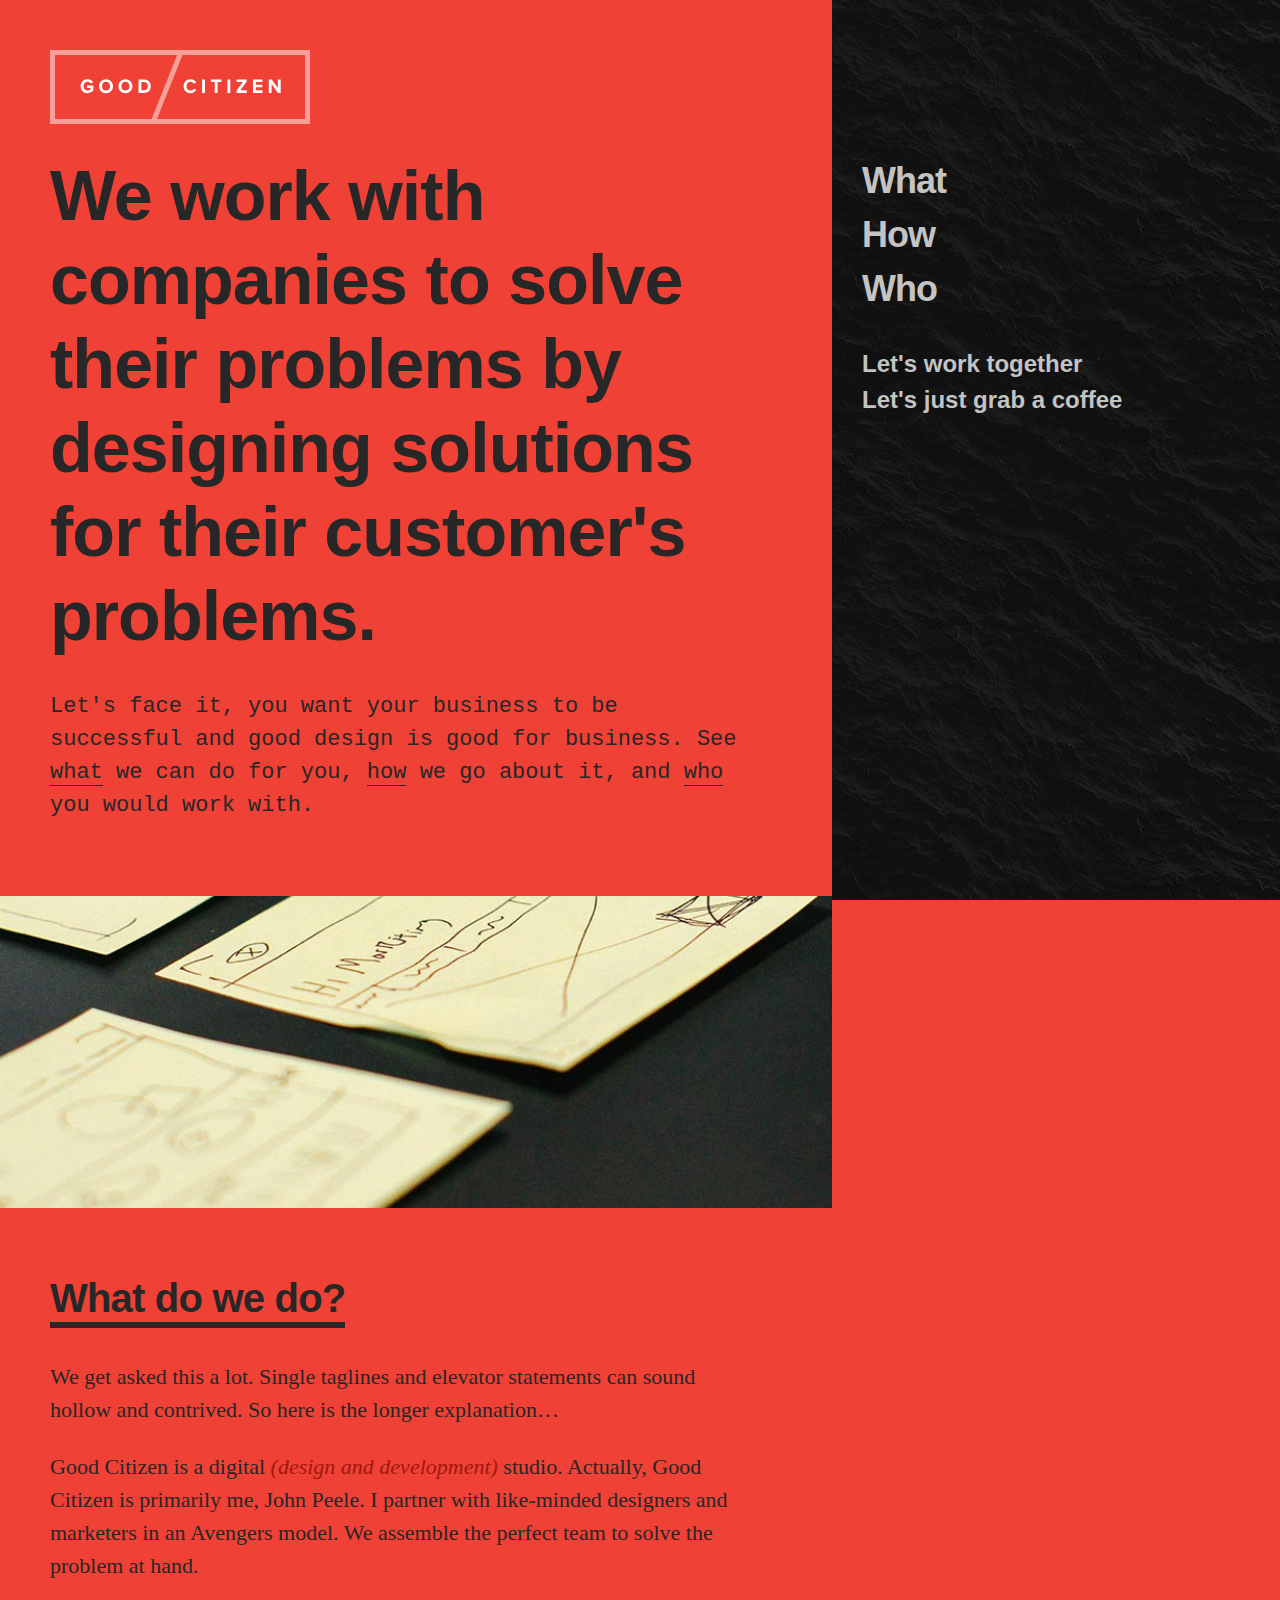
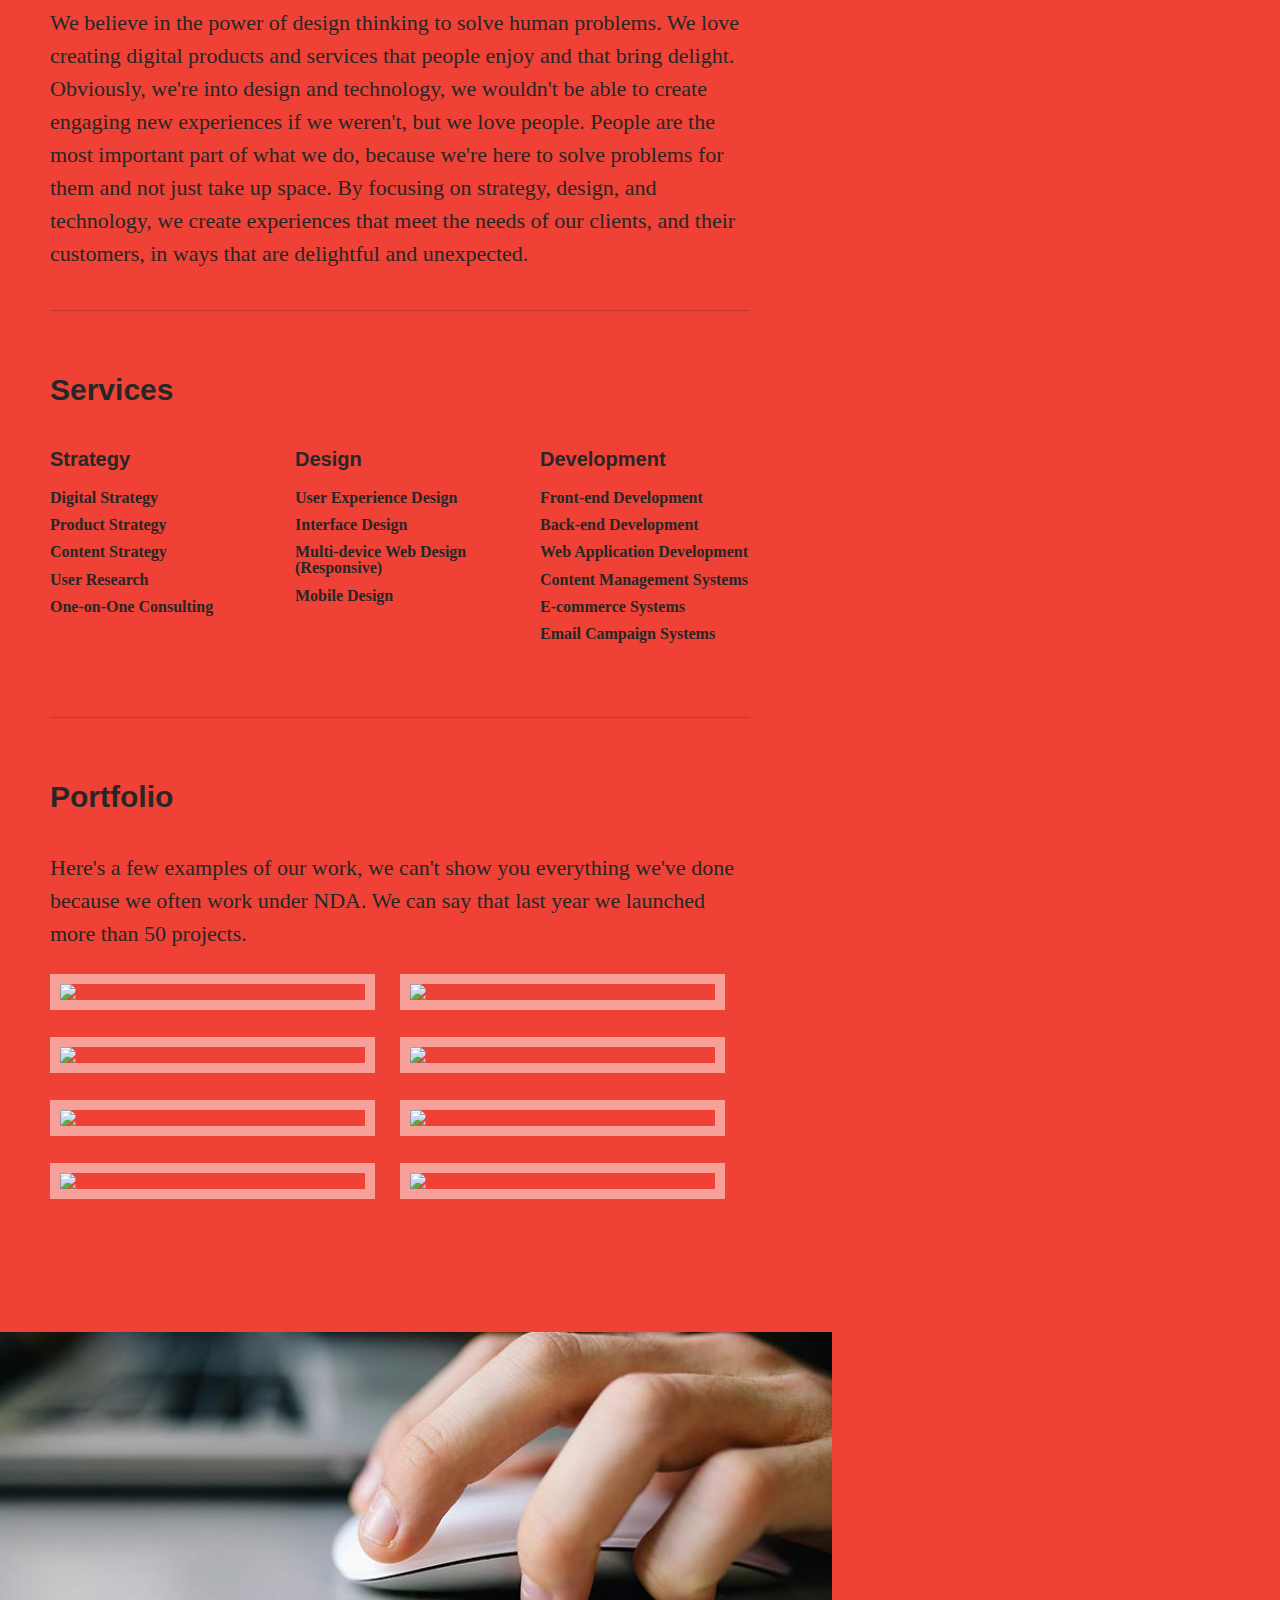
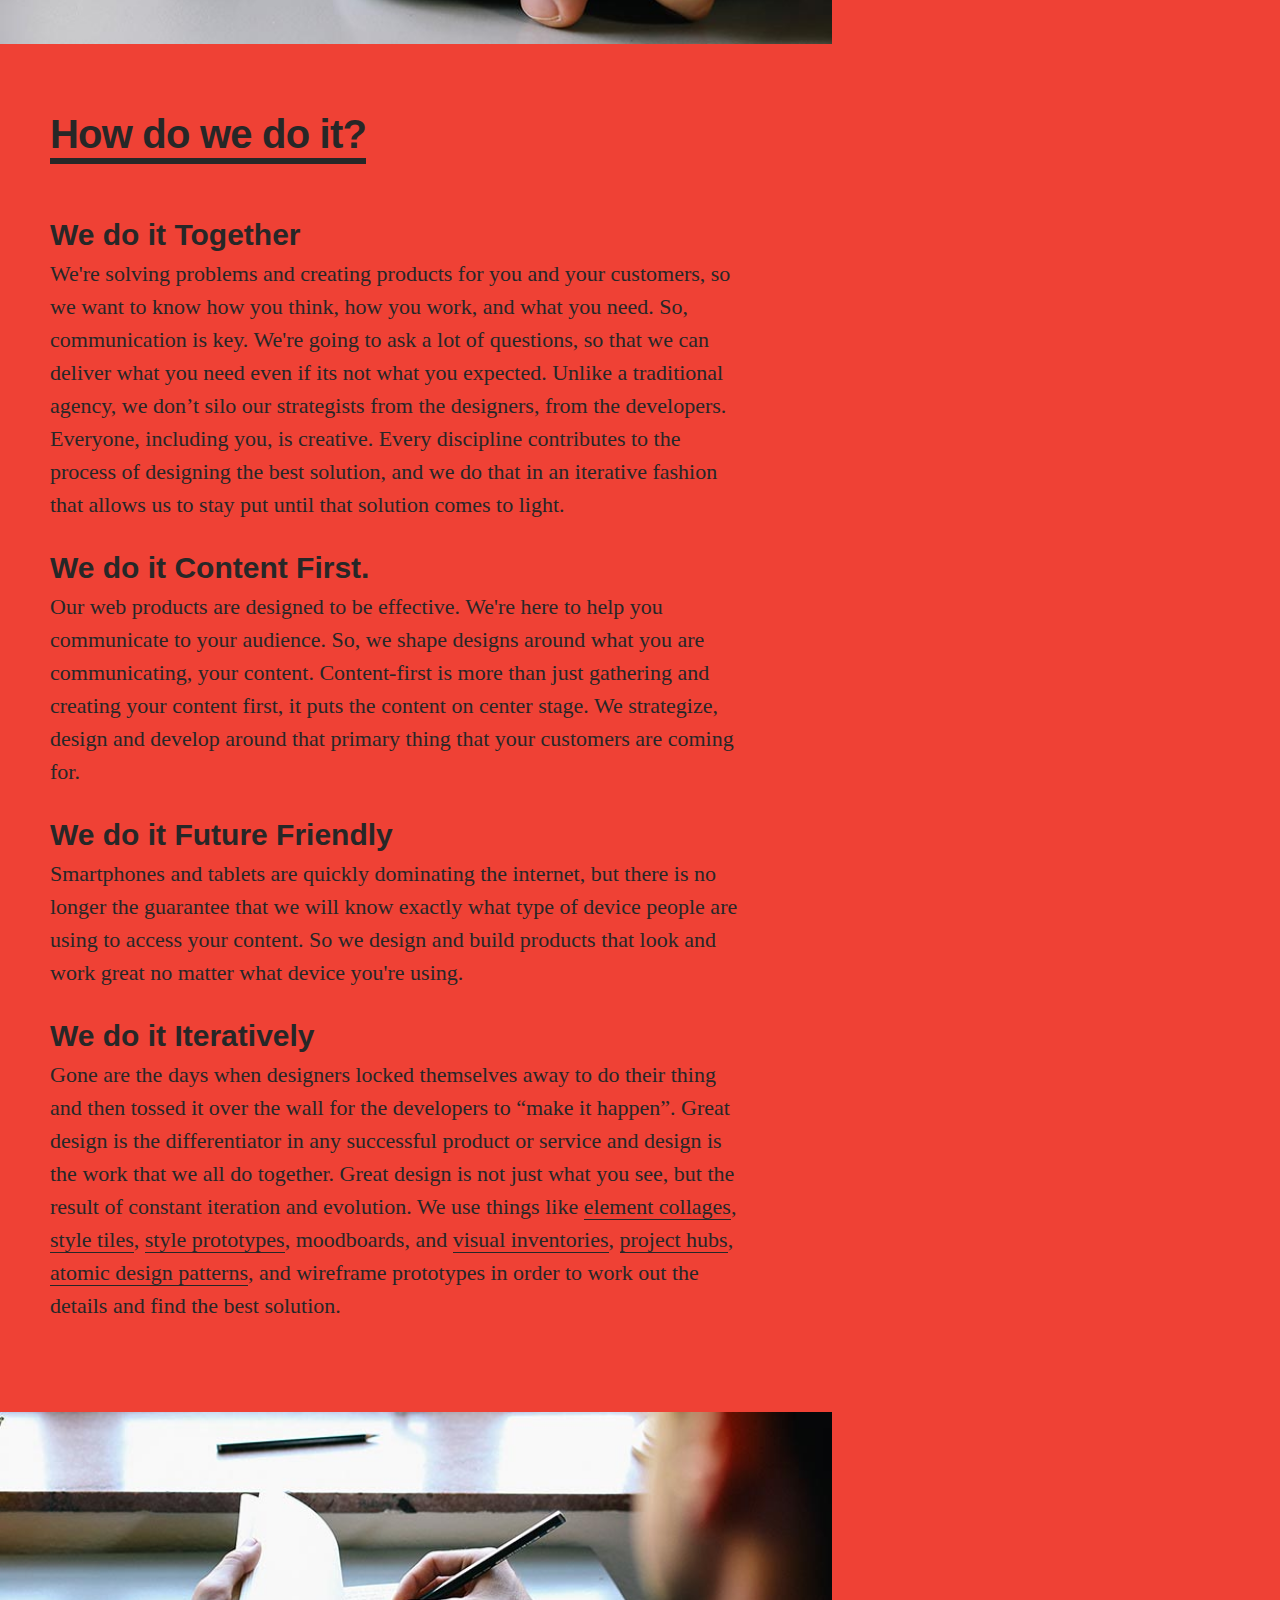
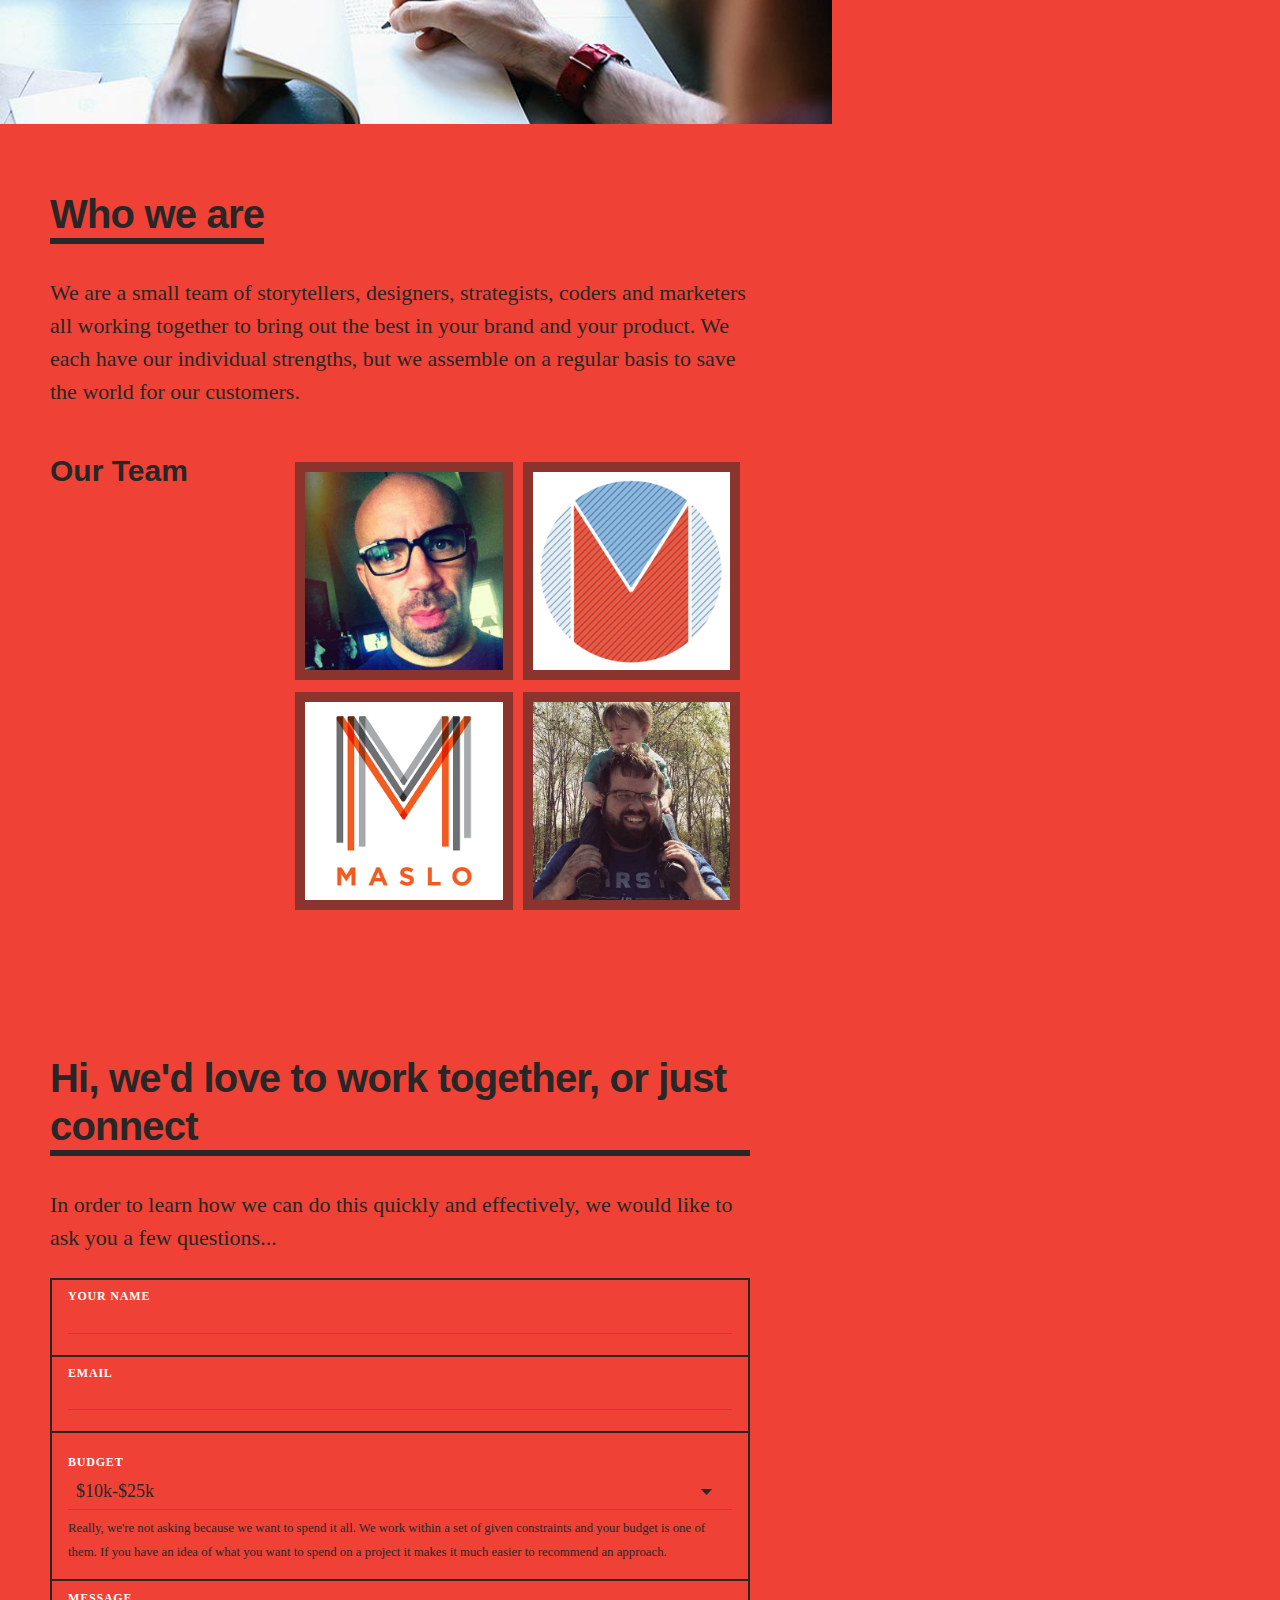
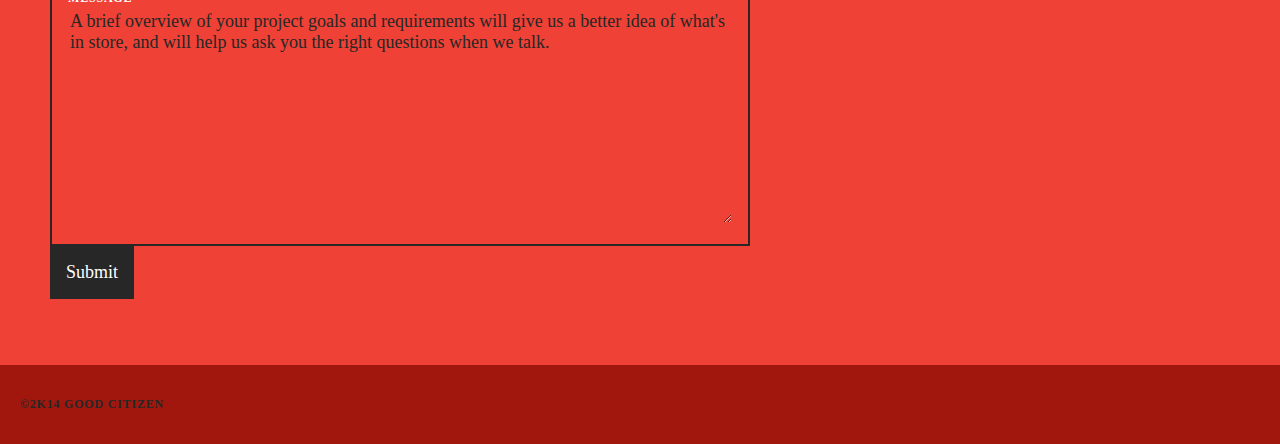
==== commit 54594a8d: "Added Buckets to portfolio and tweak hero tagline" ====
--- a/index.html
+++ b/index.html
@@ -1,5 +1,5 @@
 <!DOCTYPE html><html><head><title>Good Citizen | A digital studio.</title><meta charset="utf8"><meta http-equiv="X-UA-Compatible" content="IE=edge, chrome=1"><meta name="description" content="description of your site"><meta name="author" content="author of the site"><meta name="viewport" content="width=device-width, initial-scale=1.0"><link rel="stylesheet" href="assets/css/app.css"><script src="//use.typekit.net/irc8jtw.js"></script><script>try{Typekit.load();}catch(e){}
-</script></head><body><!--[if lt IE 7]><p class="chromeframe">You are using an<strong>outdated</strong>browser. Please<a href="http://browsehappy.com/">upgrade your browser</a>or<a href="http://www.google.com/chromeframe/?redirect=true">activate Google Chrome Frame</a>to improve your experience.</p><![endif]--><header class="mast"><a href="#top" class="logo"><img src="assets/img/logo.svg" alt="Good Citizen"></a><div class="js-menu-trigger"><span>Menu</span></div><nav class="nav nav-primary"><ul><li><a href="#what" class="nav-what">What <span>we do for you</span></a></li><li><a href="#how" class="nav-how">How <span>we do it</span></a></li><li><a href="#who" class="nav-who">Who <span>we are</span></a></li></ul></nav><nav class="nav nav-secondary"><ul><li><a href="#work-together" class="nav-work-together">Let's work together</a></li><li><a href="http://twitter.com/share?text=Hey%20@thegoodcitizens,%20lets%20chat%20over%20coffee" target="_blank" class="nav-coffee">Let's just grab a coffee</a></li></ul></nav></header><nav class="nav nav-smallscreen"><div class="js-menu-trigger"><span>Close</span></div><ul><li><a href="#what" class="nav-what">What <span>we do for you</span></a></li><li><a href="#how" class="nav-how">How <span>we do it</span></a></li><li><a href="#who" class="nav-who">Who <span>we are</span></a></li><li><a href="#work-together" class="nav-work-together">Let's work together</a></li><li><a href="http://twitter.com/share?text=Hey%20@thegoodcitizens,%20lets%20chat%20over%20coffee" target="_blank" class="nav-coffee">Let's just grab a coffee</a></li></ul></nav><section id="top" class="hero"><img src="assets/img/logo.svg" alt="Good Citizen" class="hero-logo"/><h1 class="hero-title">We work with companies to solve their problems by designing solutions for their customer's problems.</h1><p class="hero-tagline">See <a href="#what">what</a> we can do for you, <a href="#how">how</a> we go about it, and <a href="#who">who</a> you would work with.</p></section><img src="assets/img/pic-1.jpg" class="pic-divider pic-divider-1"/><section id="what" class="content content-what"><h2>What do we do?</h2><p>We get asked this a lot. Single taglines and elevator statements can sound hollow and contrived. So here is the longer explanation…</p><p>Good Citizen is a digital <em class="text-muted">(design and development)</em> studio. Actually, Good Citizen is primarily me, John Peele. I partner with like-minded designers and marketers in an Avengers model. We assemble the perfect team to solve the problem at hand.</p><p>We believe in the power of design thinking to solve human problems. We love creating digital products and services that people enjoy and that bring delight. Obviously, we're into design and technology, we wouldn't be able to create engaging new experiences if we weren't, but we love people. People are the most important part of what we do, because we're here to solve problems for them and not just take up space. By focusing on strategy, design, and technology, we create experiences that meet the needs of our clients, and their customers, in ways that are delightful and unexpected.</p><div class="services"><h3>Services</h3><div class="row"><div class="service-list column one-third"><h5>Strategy</h5><ul><li>Digital Strategy</li><li>Product Strategy</li><li>Content Strategy</li><li>User Research</li><li>One-on-One Consulting</li></ul></div><div class="service-list column one-third"><h5>Design</h5><ul><li>User Experience Design</li><li>Interface Design</li><li>Multi-device Web Design (Responsive)</li><li>Mobile Design</li></ul></div><div class="service-list column one-third"><h5>Development</h5><ul><li>Front-end Development</li><li>Back-end Development</li><li>Web Application Development</li><li>Content Management Systems</li><li>E-commerce Systems</li><li>Email Campaign Systems</li></ul></div></div></div><div class="portfolio"><div class="row"><h3>Portfolio</h3><p>Here's a few examples of our work, we can't show you everything we've done because we often work under NDA. We can say that last year we launched more than 50 projects.</p><a href="http://dribbble.com/johnpeele/projects/182302-Checky" target="_blank" class="portfolio-item"><img src="http://d13yacurqjgara.cloudfront.net/users/2126/screenshots/1390692/checky-dashboard.png"/><div class="portfolio-info"><h5>Checky</h5><h6>Touch-screen kiosk application and accompanying web application</h6><p>View project &rarr;</p></div></a><a href="http://dribbble.com/johnpeele/projects/182741-GivingKiosk" target="_blank" class="portfolio-item"><img src="http://d13yacurqjgara.cloudfront.net/users/2126/screenshots/1383809/gk-home.png"/><div class="portfolio-info"><h5>GivingKiosk</h5><h6>Marketing and lead generation site for church giving SaaS provider</h6><p>View project &rarr;</p></div></a><a href="https://dribbble.com/johnpeele/projects/207166-Cardinal-Cotton" target="_blank" class="portfolio-item"><img src="https://d13yacurqjgara.cloudfront.net/users/2126/screenshots/1543689/cardinal-cotton-logos.gif"/><div class="portfolio-info"><h5>Cardinal Cotton</h5><h6>North Carolina based clothing brand</h6><p>View project &rarr;</p></div></a><a href="https://dribbble.com/johnpeele/projects/207155-Anvil-Packstore" target="_blank" class="portfolio-item"><img src="https://d13yacurqjgara.cloudfront.net/users/2126/screenshots/267495/screen_shot_2011-09-15_at_3.20.44_pm.png"/><div class="portfolio-info"><h5>Anvil / Packstore</h5><h6>Connected hardware startup</h6><p>View project &rarr;</p></div></a><a href="http://dribbble.com/johnpeele/projects/182731-Victorious-Life-Church" target="_blank" class="portfolio-item"><img src="http://d13yacurqjgara.cloudfront.net/users/2126/screenshots/1382404/vlc-home.jpg"/><div class="portfolio-info"><h5>Victorious Life Church</h5><h6>Church site for local congregation</h6><p>View project &rarr;</p></div></a><a href="http://dribbble.com/johnpeele/projects/182301-Taste-Tequila" target="_blank" class="portfolio-item"><img src="http://d13yacurqjgara.cloudfront.net/users/2126/screenshots/1379842/tastetequila-member.jpg"/><div class="portfolio-info"><h5>Taste Tequila</h5><h6>Social media site for tequila lovers and brands</h6><p>View project &rarr;</p></div></a><a href="http://dribbble.com/johnpeele/projects/182296-A-Candy-Store" target="_blank" class="portfolio-item"><img src="http://d13yacurqjgara.cloudfront.net/users/2126/screenshots/1379827/acandystore-product.png"/><div class="portfolio-info"><h5>A Candy Store</h5><h6>Ecommerce store for leading provider of candy</h6><p>View project &rarr;</p></div></a></div></div></section><img src="assets/img/pic-2.jpg" class="pic-divider pic-divider-2"/><section id="how" class="content content-how"><h2>How do we do it?</h2>
+</script></head><body><!--[if lt IE 7]><p class="chromeframe">You are using an<strong>outdated</strong>browser. Please<a href="http://browsehappy.com/">upgrade your browser</a>or<a href="http://www.google.com/chromeframe/?redirect=true">activate Google Chrome Frame</a>to improve your experience.</p><![endif]--><header class="mast"><a href="#top" class="logo"><img src="assets/img/logo.svg" alt="Good Citizen"></a><div class="js-menu-trigger"><span>Menu</span></div><nav class="nav nav-primary"><ul><li><a href="#what" class="nav-what">What <span>we do for you</span></a></li><li><a href="#how" class="nav-how">How <span>we do it</span></a></li><li><a href="#who" class="nav-who">Who <span>we are</span></a></li></ul></nav><nav class="nav nav-secondary"><ul><li><a href="#work-together" class="nav-work-together">Let's work together</a></li><li><a href="http://twitter.com/share?text=Hey%20@thegoodcitizens,%20lets%20chat%20over%20coffee" target="_blank" class="nav-coffee">Let's just grab a coffee</a></li></ul></nav></header><nav class="nav nav-smallscreen"><div class="js-menu-trigger"><span>Close</span></div><ul><li><a href="#what" class="nav-what">What <span>we do for you</span></a></li><li><a href="#how" class="nav-how">How <span>we do it</span></a></li><li><a href="#who" class="nav-who">Who <span>we are</span></a></li><li><a href="#work-together" class="nav-work-together">Let's work together</a></li><li><a href="http://twitter.com/share?text=Hey%20@thegoodcitizens,%20lets%20chat%20over%20coffee" target="_blank" class="nav-coffee">Let's just grab a coffee</a></li></ul></nav><section id="top" class="hero"><img src="assets/img/logo.svg" alt="Good Citizen" class="hero-logo"/><h1 class="hero-title">We work with companies to solve their problems by designing solutions for their customer's problems.</h1><p class="hero-tagline">Let's face it, you want your business to be successful and good design is good for business. See <a href="#what">what</a> we can do for you, <a href="#how">how</a> we go about it, and <a href="#who">who</a> you would work with.</p></section><img src="assets/img/pic-1.jpg" class="pic-divider pic-divider-1"/><section id="what" class="content content-what"><h2>What do we do?</h2><p>We get asked this a lot. Single taglines and elevator statements can sound hollow and contrived. So here is the longer explanation…</p><p>Good Citizen is a digital <em class="text-muted">(design and development)</em> studio. Actually, Good Citizen is primarily me, John Peele. I partner with like-minded designers and marketers in an Avengers model. We assemble the perfect team to solve the problem at hand.</p><p>We believe in the power of design thinking to solve human problems. We love creating digital products and services that people enjoy and that bring delight. Obviously, we're into design and technology, we wouldn't be able to create engaging new experiences if we weren't, but we love people. People are the most important part of what we do, because we're here to solve problems for them and not just take up space. By focusing on strategy, design, and technology, we create experiences that meet the needs of our clients, and their customers, in ways that are delightful and unexpected.</p><div class="services"><h3>Services</h3><div class="row"><div class="service-list column one-third"><h5>Strategy</h5><ul><li>Digital Strategy</li><li>Product Strategy</li><li>Content Strategy</li><li>User Research</li><li>One-on-One Consulting</li></ul></div><div class="service-list column one-third"><h5>Design</h5><ul><li>User Experience Design</li><li>Interface Design</li><li>Multi-device Web Design (Responsive)</li><li>Mobile Design</li></ul></div><div class="service-list column one-third"><h5>Development</h5><ul><li>Front-end Development</li><li>Back-end Development</li><li>Web Application Development</li><li>Content Management Systems</li><li>E-commerce Systems</li><li>Email Campaign Systems</li></ul></div></div></div><div class="portfolio"><div class="row"><h3>Portfolio</h3><p>Here's a few examples of our work, we can't show you everything we've done because we often work under NDA. We can say that last year we launched more than 50 projects.</p><a href="https://dribbble.com/johnpeele/projects/213068-Buckets" target="_blank" class="portfolio-item"><img src="https://d13yacurqjgara.cloudfront.net/users/2126/screenshots/1732637/phil-buckets.png"/><div class="portfolio-info"><h5>Buckets.io</h5><h6>Buckets is a new kind of CMS.</h6><p>View project &rarr;</p></div></a><a href="http://dribbble.com/johnpeele/projects/182302-Checky" target="_blank" class="portfolio-item"><img src="http://d13yacurqjgara.cloudfront.net/users/2126/screenshots/1390692/checky-dashboard.png"/><div class="portfolio-info"><h5>Checky</h5><h6>Touch-screen kiosk application and accompanying web application</h6><p>View project &rarr;</p></div></a><a href="http://dribbble.com/johnpeele/projects/182741-GivingKiosk" target="_blank" class="portfolio-item"><img src="http://d13yacurqjgara.cloudfront.net/users/2126/screenshots/1383809/gk-home.png"/><div class="portfolio-info"><h5>GivingKiosk</h5><h6>Marketing and lead generation site for church giving SaaS provider</h6><p>View project &rarr;</p></div></a><a href="https://dribbble.com/johnpeele/projects/207166-Cardinal-Cotton" target="_blank" class="portfolio-item"><img src="https://d13yacurqjgara.cloudfront.net/users/2126/screenshots/1543689/cardinal-cotton-logos.gif"/><div class="portfolio-info"><h5>Cardinal Cotton</h5><h6>North Carolina based clothing brand</h6><p>View project &rarr;</p></div></a><a href="https://dribbble.com/johnpeele/projects/207155-Anvil-Packstore" target="_blank" class="portfolio-item"><img src="https://d13yacurqjgara.cloudfront.net/users/2126/screenshots/267495/screen_shot_2011-09-15_at_3.20.44_pm.png"/><div class="portfolio-info"><h5>Anvil / Packstore</h5><h6>Connected hardware startup</h6><p>View project &rarr;</p></div></a><a href="http://dribbble.com/johnpeele/projects/182731-Victorious-Life-Church" target="_blank" class="portfolio-item"><img src="http://d13yacurqjgara.cloudfront.net/users/2126/screenshots/1382404/vlc-home.jpg"/><div class="portfolio-info"><h5>Victorious Life Church</h5><h6>Church site for local congregation</h6><p>View project &rarr;</p></div></a><a href="http://dribbble.com/johnpeele/projects/182301-Taste-Tequila" target="_blank" class="portfolio-item"><img src="http://d13yacurqjgara.cloudfront.net/users/2126/screenshots/1379842/tastetequila-member.jpg"/><div class="portfolio-info"><h5>Taste Tequila</h5><h6>Social media site for tequila lovers and brands</h6><p>View project &rarr;</p></div></a><a href="http://dribbble.com/johnpeele/projects/182296-A-Candy-Store" target="_blank" class="portfolio-item"><img src="http://d13yacurqjgara.cloudfront.net/users/2126/screenshots/1379827/acandystore-product.png"/><div class="portfolio-info"><h5>A Candy Store</h5><h6>Ecommerce store for leading provider of candy</h6><p>View project &rarr;</p></div></a></div></div></section><img src="assets/img/pic-2.jpg" class="pic-divider pic-divider-2"/><section id="how" class="content content-how"><h2>How do we do it?</h2>
 <h3>We do it Together</h3>
 <p>We&#39;re solving problems and creating products for you and your customers, so we want to know how you think, how you work, and what you need. So, communication is key. We&#39;re going to ask a lot of questions, so that we can deliver what you need even if its not what you expected. Unlike a traditional agency, we don’t silo our strategists from the designers, from the developers. Everyone, including you, is creative. Every discipline contributes to the process of designing the best solution, and we do that in an iterative fashion that allows us to stay put until that solution comes to light.</p>
 <h3>We do it Content First.</h3>
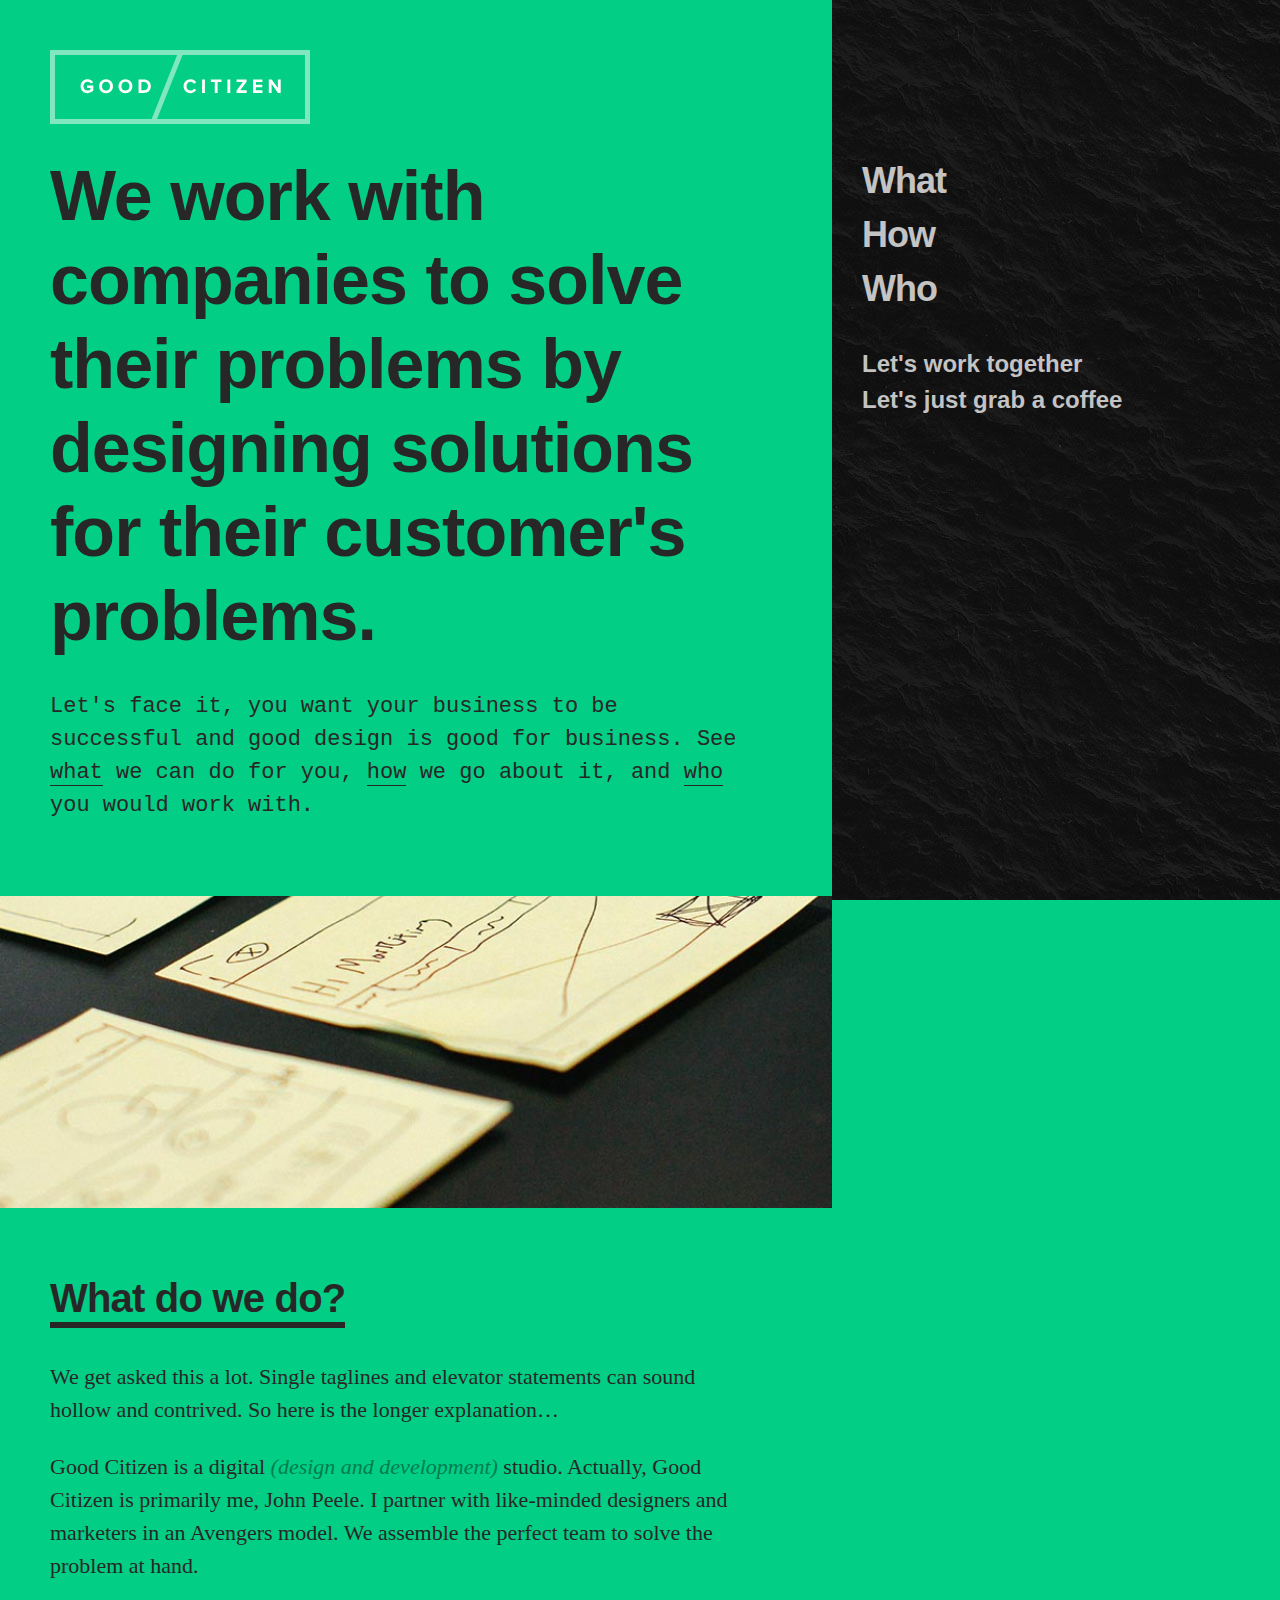
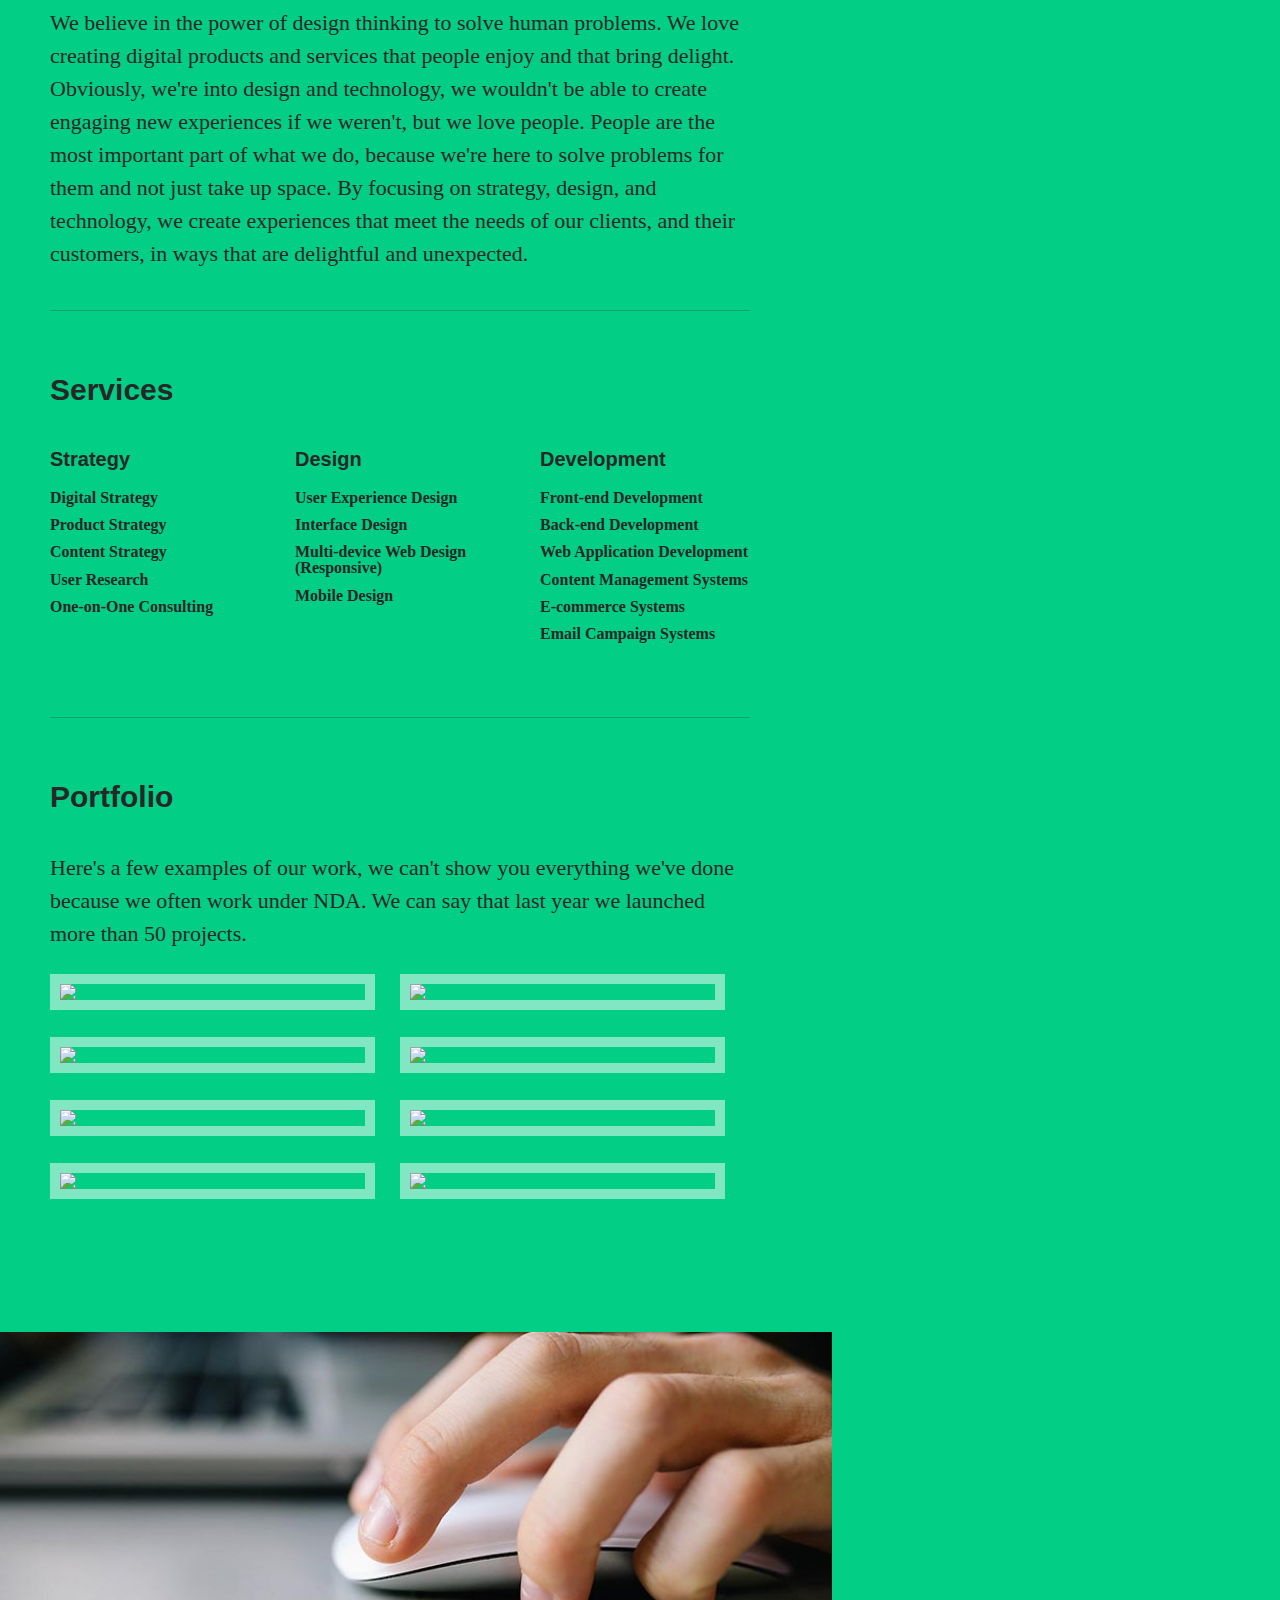
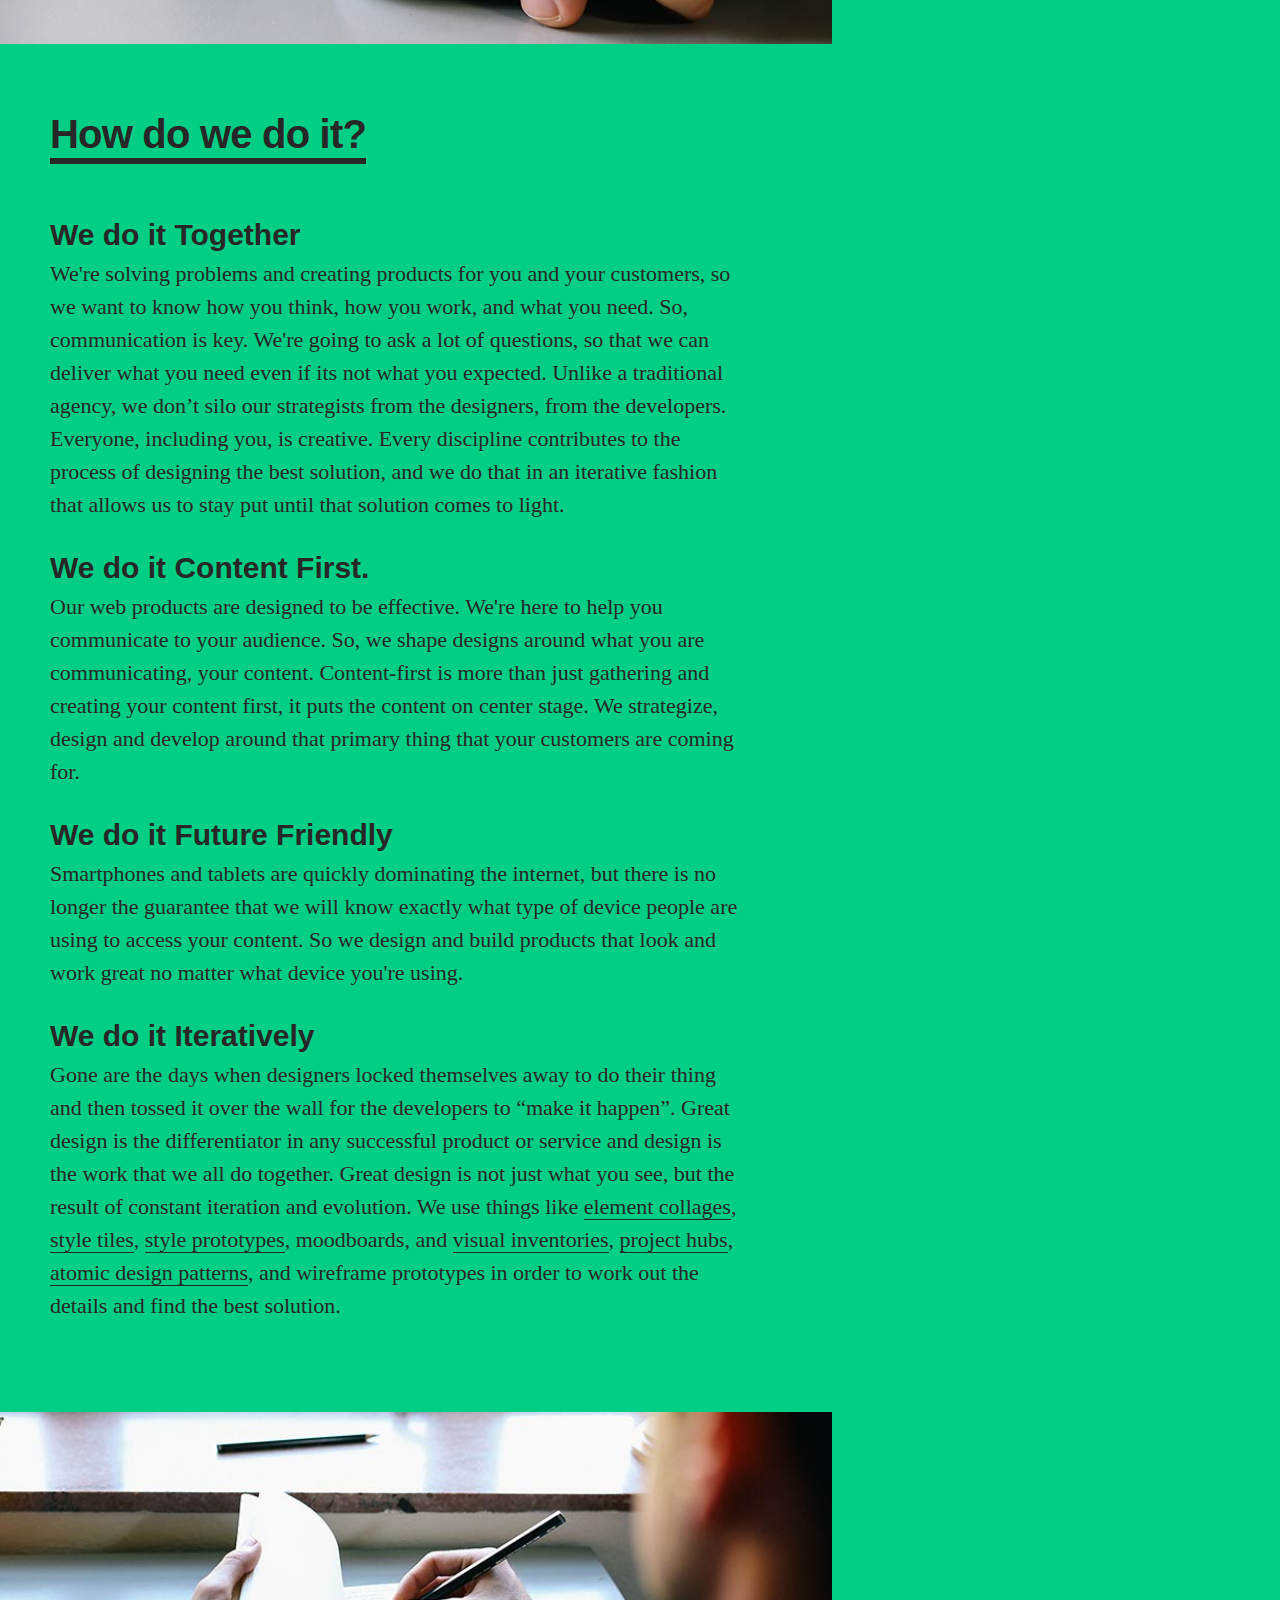
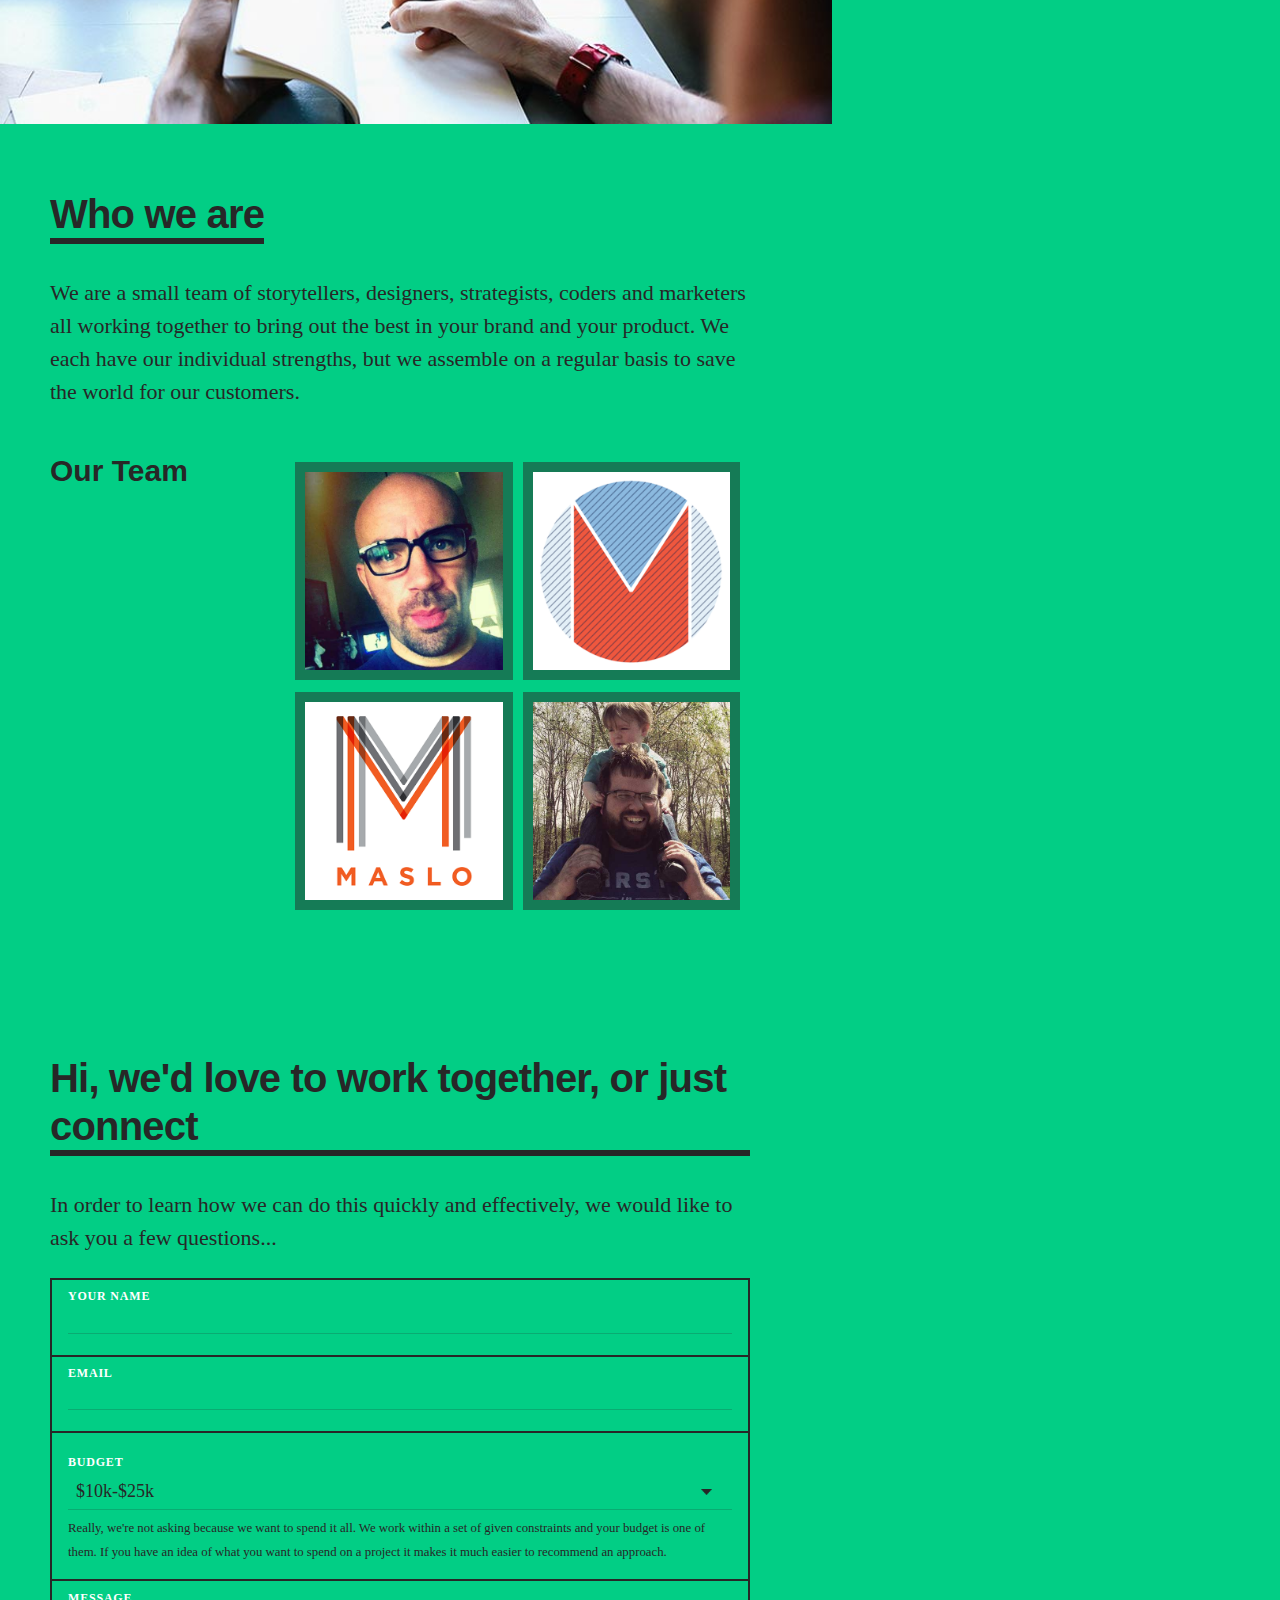
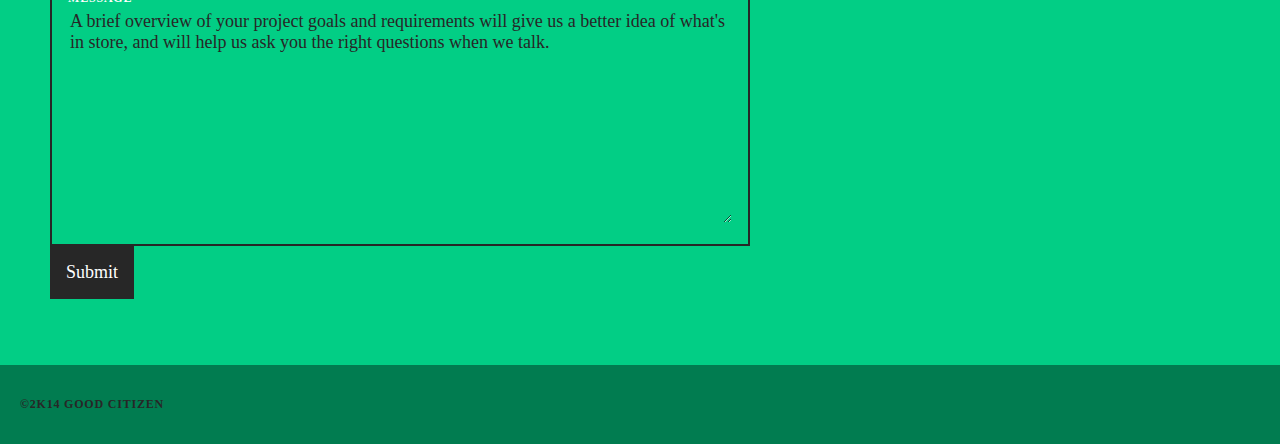
==== commit 659f704d: "Switch project planner form processing to my contact.php script" ====
--- a/index.html
+++ b/index.html
@@ -12,7 +12,7 @@
 <p>We are a small team of storytellers, designers, strategists, coders and marketers all working together to bring out the best in your brand and your product. We each have our individual strengths, but we assemble on a regular basis to save the world for our customers.</p>
 <div class="row"><div class="column one-third"><h3>Our Team</h3></div><div class="team column two-thirds"><div class="team-member"><img src="/assets/img/photo-team-john.jpg"/><div class="team-member-info"><h5>John Peele</h5><h6>Principal</h6><p>Strategy, UX, UI, Front-end Dev</p></div></div><div class="team-member"><img src="/assets/img/photo-team-magnetic.png"/><div class="team-member-info"><h5>Magnetic Ideas</h5><h6>Fellow Avengers</h6><p>Strategy, UX, Digital Marketing</p></div></div><div class="team-member"><img src="/assets/img/photo-team-maslo.png"/><div class="team-member-info"><h5>Maslo Media</h5><h6>Fellow Avengers</h6><p>Strategy, Media, Production</p></div></div><div class="team-member"><img src="/assets/img/photo-team-jordan.jpg"/><div class="team-member-info"><h5>Jordan Cauley</h5><h6>Fellow Avenger</h6><p>UX, Front-end Dev</p></div></div></div></div></section><section id="work-together" class="content content-work-together"><h2>Hi, we'd love to work together, or just connect</h2><p>In order to learn how we can do this quickly and effectively, we would like to ask you a few questions...</p><div class="form-fail"><h3>Oops!</h3>
 <p>Something went wrong.</p>
-</div><div class="form-wrap"><form id="project-planner" action="http://forms.wearegoodcitizen.com/contact/new" method="post" novalidate="novalidate" data-parsley-validate="data-parsley-validate"><div class="form-control-group"><label for="name">Your name</label><input type="text" name="name" required="required" data-parsley-trigger="change" data-parsley-error-message="We need to know what to call you."/></div><div class="form-control-group"><label for="email">Email</label><input type="email" name="email" required="required" data-parsley-trigger="change" data-parsley-error-message="We need a valid email address here."/></div><div class="form-control-group form-control-select"><label for="budget">Budget</label><select name="budget" required="required" data-parsley-error-message="Knowing your budget is very important to us." class="select-styled"><option value="less than $10k">less than $10k</option><option value="$10k-$20k" selected="selected">$10k-$25k</option><option value="$25k-$50k">$25k-$50k</option><option value="$50k+">$50k+</option><option value="Not Sure">Not Sure</option></select><small>Really, we're not asking because we want to spend it all. We work within a set of given constraints and your budget is one of them. If you have an idea of what you want to spend on a project it makes it much easier to recommend an approach.</small></div><div class="form-control-group"><label for="message">Message</label><textarea type="text" name="message" rows="10" value="" placeholder="A brief overview of your project goals and requirements will give us a better idea of what's in store, and will help us ask you the right questions when we talk." required="required" data-parsley-trigger="change" data-parsley-error-message="Looks like you forgot to include your message."></textarea></div><input type="submit" value="Submit" class="form-button"/></form></div><div class="form-success"><h3>Thank you!</h3>
+</div><div class="form-wrap"><form id="project-planner" action="contact.php" method="post" novalidate="novalidate" data-parsley-validate="data-parsley-validate"><div class="form-control-group"><label for="name">Your name</label><input type="text" name="name" required="required" data-parsley-trigger="change" data-parsley-error-message="We need to know what to call you."/></div><div class="form-control-group"><label for="email">Email</label><input type="email" name="email" required="required" data-parsley-trigger="change" data-parsley-error-message="We need a valid email address here."/></div><div class="form-control-group form-control-select"><label for="budget">Budget</label><select name="budget" required="required" data-parsley-error-message="Knowing your budget is very important to us." class="select-styled"><option value="less than $10k">less than $10k</option><option value="$10k-$20k" selected="selected">$10k-$25k</option><option value="$25k-$50k">$25k-$50k</option><option value="$50k+">$50k+</option><option value="Not Sure">Not Sure</option></select><small>Really, we're not asking because we want to spend it all. We work within a set of given constraints and your budget is one of them. If you have an idea of what you want to spend on a project it makes it much easier to recommend an approach.</small></div><div class="form-control-group"><label for="message">Message</label><textarea type="text" name="message" rows="10" value="" placeholder="A brief overview of your project goals and requirements will give us a better idea of what's in store, and will help us ask you the right questions when we talk." required="required" data-parsley-trigger="change" data-parsley-error-message="Looks like you forgot to include your message."></textarea></div><input type="submit" value="Submit" class="form-button"/></form></div><div class="form-success"><h3>Thank you!</h3>
 <p>We look forward to speaking with you soon.</p>
 </div></section><footer class="footer"><p>&copy;2k14 Good Citizen</p></footer><script src="//ajax.googleapis.com/ajax/libs/jquery/1.11.0/jquery.min.js"></script><script src="assets/js/fastclick.js"></script><script src="assets/js/parsley.min.js"></script><script src="assets/js/app.js"></script><script>(function(i,s,o,g,r,a,m){i['GoogleAnalyticsObject']=r;i[r]=i[r]||function(){
 (i[r].q=i[r].q||[]).push(arguments)},i[r].l=1*new Date();a=s.createElement(o),
--- a/assets/css/app.css
+++ b/assets/css/app.css
@@ -1,2 +1,2 @@
 /* normalize.css v3.0.1 | MIT License | git.io/normalize */
-html{font-family:sans-serif;-ms-text-size-adjust:100%;-webkit-text-size-adjust:100%;}body{margin:0}article,aside,details,figcaption,figure,footer,header,hgroup,main,nav,section,summary{display:block}audio,canvas,progress,video{display:inline-block;vertical-align:baseline;}audio:not([controls]){display:none;height:0}[hidden],template{display:none}a{background:transparent}a:active,a:hover{outline:0}abbr[title]{border-bottom:1px dotted}b,strong{font-weight:bold}dfn{font-style:italic}h1{font-size:2em;margin:.67em 0}mark{background:#ff0;color:#000}small{font-size:80%}sub,sup{font-size:75%;line-height:0;position:relative;vertical-align:baseline}sup{top:-.5em}sub{bottom:-.25em}img{border:0}svg:not(:root){overflow:hidden}figure{margin:1em 40px}hr{-moz-box-sizing:content-box;-webkit-box-sizing:content-box;-moz-box-sizing:content-box;box-sizing:content-box;height:0}pre{overflow:auto}code,kbd,pre,samp{font-family:monospace,monospace;font-size:1em}button,input,optgroup,select,textarea{color:inherit;font:inherit;margin:0;}button{overflow:visible}button,select{text-transform:none}button,html input[type="button"],* 1 */,input[type="reset"],input[type="submit"]{-webkit-appearance:button;cursor:pointer;}button[disabled],html input[disabled]{cursor:default}button::-moz-focus-inner,input::-moz-focus-inner{border:0;padding:0}input{line-height:normal}input[type="checkbox"],input[type="radio"]{-webkit-box-sizing:border-box;-moz-box-sizing:border-box;box-sizing:border-box;padding:0;}input[type="number"]::-webkit-inner-spin-button,input[type="number"]::-webkit-outer-spin-button{height:auto}input[type="search"]{-webkit-appearance:textfield;-moz-box-sizing:content-box;-webkit-box-sizing:content-box;-webkit-box-sizing:content-box;-moz-box-sizing:content-box;box-sizing:content-box}input[type="search"]::-webkit-search-cancel-button,input[type="search"]::-webkit-search-decoration{-webkit-appearance:none}fieldset{border:1px solid #c0c0c0;margin:0 2px;padding:.35em .625em .75em}legend{border:0;padding:0;}textarea{overflow:auto}optgroup{font-weight:bold}table{border-collapse:collapse;border-spacing:0}td,th{padding:0}debug{background-color:#ffc0cb !important}ellipsis{overflow:hidden;-o-text-overflow:ellipsis;text-overflow:ellipsis;white-space:nowrap}group:after{clear:both;content:'';display:table}ir{background-color:transparent;border:0;overflow:hidden;}ir:before{content:'';display:block;width:0;height:150%}*{-webkit-box-sizing:border-box;-moz-box-sizing:border-box;-webkit-box-sizing:border-box;-moz-box-sizing:border-box;box-sizing:border-box;-webkit-tap-highlight-color:rgba(255,255,255,0)}html{font-size:16px}body{font-family:"ff-tisa-web-pro",Georgia,Cambria,"Times New Roman",Times,serif;font-size:100%;line-height:1.5;color:#272727;background:#ef4135}p{margin:0 0 1.5rem;font-size:16px;font-size:1rem;}@media all and (min-width: 43.75em){p{font-size:22px;font-size:1.375rem}}img{width:100%;max-width:100%;height:auto;display:block}a{color:#272727;text-decoration:none;border-bottom:1px solid #272727;-webkit-transition:all 0.3s ease-in-out;-moz-transition:all 0.3s ease-in-out;-o-transition:all 0.3s ease-in-out;-ms-transition:all 0.3s ease-in-out;transition:all 0.3s ease-in-out;}a:hover,a:focus{border-bottom:3px solid #272727}::-webkit-input-placeholder{color:#272727}:-moz-placeholder{color:#272727}::-moz-placeholder{color:#272727}:-ms-input-placeholder{color:#272727}h1,h2,h3,h4,h5,h6{font-family:"proxima-nova","Helvetica Neue",HelveticaNeue,Helvetica,Arial,sans-serif;font-weight:900}h1,.h1{margin:0 0 1rem;font-size:40px;font-size:2.5rem}h2,.h2{margin:1rem 0;font-size:29px;font-size:1.8125rem;font-weight:700;letter-spacing:-.05rem;}.content h2,.content .h2{display:inline-block;line-height:1.2;border-bottom:6px solid}@media all and (min-width: 43.75em){h2,.h2{margin:1rem 0 2rem;font-size:40px;font-size:2.5rem}}h3,.h3{margin:0 0 1rem;font-size:24px;font-size:1.5rem;}@media all and (min-width: 43.75em){h3,.h3{margin:1rem 0 2rem;font-size:30px;font-size:1.875rem}}h4,.h4{margin:0 0 1rem;font-size:22px;font-size:1.375rem;}@media all and (min-width: 43.75em){h4,.h4{font-size:25px;font-size:1.5625rem}}h5,.h5{margin:0 0 1rem;font-size:20px;font-size:1.25rem}h6,.h6{margin:0 0 1rem;font-size:16px;font-size:1rem}.chromeframe{margin:0;padding:15px 0;text-align:center;background:#f0ad4e;}.chromeframe a{color:#fff;text-decoration:underline;}.chromeframe a:hover{color:#272727}.text-muted{color:#a2170d}html{height:100%}body{min-height:100%;-webkit-overflow-scrolling:touch}.container{margin:0 auto;width:90%;max-width:1200px}.row{overflow:hidden}.column + .column{margin-top:.5em}@media all and (min-width: 75em){.column{margin-left:5%;float:left}.column + .column{margin-top:0}.column:first-child{margin-left:0}.column.full{width:100%}.column.half{width:47.5%}.column.two-thirds{width:65%}.column.one-third{width:30%}.column.one-fourth{width:21.25%}.column.three-fourths{widows:73.75%}.column.full-narrow{margin-left:17.5% !important;width:65%}.column.flow-opposite{float:right}}.grid .row{margin-top:1.5em;}.grid .row:first-child{margin-top:0}.grid .column{padding:2em;font-size:1.2rem;background-color:#ccc}.mast{padding:.9375rem;width:100%;position:fixed;top:0;left:0;background:url("/assets/img/bg-ocean.jpg");z-index:100;}@media all and (min-width: 43.75em){.mast{padding:1.25rem 1.875rem;width:35%;height:100%;left:auto;right:0}}.logo{max-width:9.375rem;display:block;border:none;}.logo:hover{border:none}@media all and (min-width: 43.75em){.logo{margin:1.875rem 0;max-width:16.25rem;opacity:0;-ms-filter:"progid:DXImageTransform.Microsoft.Alpha(Opacity=0)";filter:alpha(opacity=0);-webkit-transition:opacity 0.5s ease-in-out;-moz-transition:opacity 0.5s ease-in-out;-o-transition:opacity 0.5s ease-in-out;-ms-transition:opacity 0.5s ease-in-out;transition:opacity 0.5s ease-in-out}.logo.js-peekaboo{opacity:1;-ms-filter:none;filter:none}}.js-menu-trigger{padding:10px;display:inline-block;position:absolute;top:19px;right:15px;font:700 12px proxima-nova;letter-spacing:.05rem;text-transform:uppercase;text-align:right;color:#fff;}@media all and (min-width: 43.75em){.js-menu-trigger{display:none}}.nav-primary,.nav-secondary{display:none;}@media all and (min-width: 43.75em){.nav-primary,.nav-secondary{display:block;font-family:"proxima-nova","Helvetica Neue",HelveticaNeue,Helvetica,Arial,sans-serif}}@media all and (min-width: 43.75em){.nav-primary{margin-bottom:1.875rem}.nav-primary a{font-size:36px;font-size:2.25rem;font-weight:900;letter-spacing:-.06rem;color:rgba(255,255,255,0.75);-webkit-transition:all 0.3s ease-in-out;-moz-transition:all 0.3s ease-in-out;-o-transition:all 0.3s ease-in-out;-ms-transition:all 0.3s ease-in-out;transition:all 0.3s ease-in-out;}.nav-primary a:hover{color:#fff}.nav-primary a span{display:none}}@media all and (min-width:66.25em){.nav-primary a:hover{color:#fff;}.nav-primary a:hover span{opacity:1;-ms-filter:none;filter:none}.nav-primary a span{display:inline;color:rgba(255,255,255,0.25);opacity:0;-ms-filter:"progid:DXImageTransform.Microsoft.Alpha(Opacity=0)";filter:alpha(opacity=0);-webkit-transition:all 0.3s ease-in-out;-moz-transition:all 0.3s ease-in-out;-o-transition:all 0.3s ease-in-out;-ms-transition:all 0.3s ease-in-out;transition:all 0.3s ease-in-out}}@media all and (min-width: 43.75em){.nav-secondary li{margin-bottom:.5rem}.nav-secondary a{font-size:24px;font-size:1.5rem;font-weight:700;color:rgba(255,255,255,0.75);-webkit-transition:all 0.3s ease-in-out;-moz-transition:all 0.3s ease-in-out;-o-transition:all 0.3s ease-in-out;-ms-transition:all 0.3s ease-in-out;transition:all 0.3s ease-in-out;border-bottom:3px solid rgba(255,255,255,0.75);}.nav-secondary a:hover{color:#fff;border-bottom:3px solid #fff}}.nav-smallscreen{padding:5rem 3rem 0;width:100%;height:100%;position:fixed;top:0;left:0;background:#000;opacity:0;-ms-filter:"progid:DXImageTransform.Microsoft.Alpha(Opacity=0)";filter:alpha(opacity=0);visibility:hidden;z-index:500;-webkit-transition:opacity 0.5s ease-out, visibility 0s 0.5s;-moz-transition:opacity 0.5s ease-out, visibility 0s 0.5s;-o-transition:opacity 0.5s ease-out, visibility 0s 0.5s;-ms-transition:opacity 0.5s ease-out, visibility 0s 0.5s;transition:opacity 0.5s ease-out, visibility 0s 0.5s;}.nav-smallscreen li{opacity:0;-ms-filter:"progid:DXImageTransform.Microsoft.Alpha(Opacity=0)";filter:alpha(opacity=0);-webkit-transform:translateY(100%);-moz-transform:translateY(100%);-o-transform:translateY(100%);-ms-transform:translateY(100%);transform:translateY(100%);-webkit-transition:-webkit-transform 0.25s ease-in, opacity 0.5s ease-in;-moz-transition:-moz-transform 0.25s ease-in, opacity 0.5s ease-in;-o-transition:-o-transform 0.25s ease-in, opacity 0.5s ease-in;-ms-transition:-ms-transform 0.25s ease-in, opacity 0.5s ease-in;transition:transform 0.25s ease-in, opacity 0.5s ease-in;}.nav-smallscreen li:nth-child(1){-webkit-transition-delay:.09s;-moz-transition-delay:.09s;-o-transition-delay:.09s;-ms-transition-delay:.09s;transition-delay:.09s;-webkit-transition-duration:.15s;-moz-transition-duration:.15s;-o-transition-duration:.15s;-ms-transition-duration:.15s;transition-duration:.15s}.nav-smallscreen li a{padding:.7rem 0;display:block;font-size:22px;font-size:1.375rem;font-weight:900;font-family:"proxima-nova","Helvetica Neue",HelveticaNeue,Helvetica,Arial,sans-serif;color:rgba(255,255,255,0.75);}.nav-smallscreen li a span{color:rgba(255,255,255,0.25)}.nav-smallscreen .nav-work-together,.nav-smallscreen .nav-coffee{font-size:20px;font-size:1.25rem;font-weight:700}.nav-smallscreen .nav-work-together{margin-top:1.5rem;padding-top:1.5rem;width:100%;display:block;border-top:1px solid rgba(255,255,255,0.5)}.nav-smallscreen.active{opacity:1;-ms-filter:none;filter:none;visibility:visible;-webkit-transition:opacity 0.5s;-moz-transition:opacity 0.5s;-o-transition:opacity 0.5s;-ms-transition:opacity 0.5s;transition:opacity 0.5s;}.nav-smallscreen.active li{opacity:1;-ms-filter:none;filter:none;-webkit-transform:translateY(0);-moz-transform:translateY(0);-o-transform:translateY(0);-ms-transform:translateY(0);transform:translateY(0);-webkit-transition:-webkit-transform 0.5s, opacity 0.4s;-moz-transition:-moz-transform 0.5s, opacity 0.4s;-o-transition:-o-transform 0.5s, opacity 0.4s;-ms-transition:-ms-transform 0.5s, opacity 0.4s;transition:transform 0.5s, opacity 0.4s;}.nav-smallscreen.active li:nth-child(1){-webkit-transition-delay:.013s;-moz-transition-delay:.013s;-o-transition-delay:.013s;-ms-transition-delay:.013s;transition-delay:.013s;-webkit-transition-duration:.15s;-moz-transition-duration:.15s;-o-transition-duration:.15s;-ms-transition-duration:.15s;transition-duration:.15s}@media all and (min-width: 43.75em){.nav-smallscreen{display:none}}.main{margin-top:5rem;padding:1.25rem;}@media all and (min-width: 43.75em){.main{margin-top:0;padding:3.125rem;width:65%;top:0}}.hero{margin-top:5rem;padding:1.25rem;}.hero .hero-logo{display:none}.hero .hero-title{margin:0 0 2rem;font-size:29px;font-size:1.8125rem;line-height:1.2;letter-spacing:-.06rem}.hero .hero-tagline{font-family:'Courier New', Courier, Consolas, monospace;font-size:16px;font-size:1rem}@media all and (min-width: 43.75em){.hero{margin-top:0;padding:3.125rem;width:65%;top:0}.hero .hero-logo{margin-bottom:1.875rem;max-width:16.25rem;display:block}.hero .hero-title{font-size:40px;font-size:2.5rem}.hero .hero-tagline{font-size:22px;font-size:1.375rem}}@media all and (min-width: 75em){.hero .hero-title{max-width:43.75rem;font-size:70px;font-size:4.375rem}.hero .hero-tagline{max-width:43.75rem}}@media all and (min-width: 43.75em){.pic-divider{max-width:65%}}.content{margin-bottom:.5rem;padding:1.25rem;}@media all and (min-width: 43.75em){.content{margin-bottom:1rem;padding:3.125rem;width:65%;max-width:50rem}}.services{margin:2.5rem 0 0;padding:2.5rem 0;border:1px solid rgba(39,39,39,0.25);border-width:1px 0}.service-list{margin-bottom:1.5rem;}.service-list ul{margin:0;padding:0;list-style-type:none;font-family:proxima-nova;font-weight:700}.service-list li{margin-bottom:.7rem;line-height:1}.portfolio{margin:2.5rem 0}.portfolio-item{margin:0 0 10px 0;display:inline-block;border:10px solid rgba(255,255,255,0.5);}.portfolio-item .portfolio-info{display:none}@media all and (min-width: 43.75em){.portfolio-item{margin:0 25px 20px 0;width:50%;width:-moz-calc(50% - 25px);width:-o-calc(50% - 25px);width:-webkit-calc(50% - 25px);width:calc(50% - 25px);position:relative}.portfolio-item:hover{border:10px solid #fff;}.portfolio-item:hover .portfolio-info{padding:1rem;background:rgba(82,186,165,0.85);opacity:1;-ms-filter:none;filter:none}.portfolio-item .portfolio-info{padding:10% 1rem 0;width:100%;height:100%;display:block;position:absolute;left:0;top:0;overflow:hidden;color:#fff;opacity:0;-ms-filter:"progid:DXImageTransform.Microsoft.Alpha(Opacity=0)";filter:alpha(opacity=0);-webkit-transition:all 0.45s ease-out;-moz-transition:all 0.45s ease-out;-o-transition:all 0.45s ease-out;-ms-transition:all 0.45s ease-out;transition:all 0.45s ease-out;}.portfolio-item .portfolio-info p{position:absolute;bottom:1%;font-size:16px;font-size:1rem;font-family:proxima-nova;font-weight:900}}.content-how h3{margin-bottom:0}.team{padding-top:30px}.team-member{margin:0 10px 5px 0;width:45%;width:-moz-calc(50% - 10px);width:-o-calc(50% - 10px);width:-webkit-calc(50% - 10px);width:calc(50% - 10px);position:relative;display:inline-block;border:10px solid rgba(39,39,39,0.5);}.team-member:hover{border:10px solid #272727;}.team-member:hover .team-member-info{padding:1rem;opacity:1;-ms-filter:none;filter:none}.team-member .team-member-info{padding:10% 1rem 0;width:100%;height:100%;position:absolute;left:0;top:0;overflow:hidden;color:#fff;background:rgba(176,24,14,0.85);opacity:0;-ms-filter:"progid:DXImageTransform.Microsoft.Alpha(Opacity=0)";filter:alpha(opacity=0);-webkit-transition:all 0.45s ease-out;-moz-transition:all 0.45s ease-out;-o-transition:all 0.45s ease-out;-ms-transition:all 0.45s ease-out;transition:all 0.45s ease-out;}.team-member .team-member-info h5{margin-bottom:0}.team-member .team-member-info p{position:absolute;bottom:1%;font-size:16px;font-size:1rem;font-family:proxima-nova;font-weight:900}.form-success,.form-fail{display:none}.footer{padding:2rem 1.25rem;background:#a2170d;}.footer p{margin:0;font:700 12px proxima-nova;letter-spacing:.05rem;text-transform:uppercase;color:#272727}.nav a{text-decoration:none;border:none}.nav ul{margin:0;padding:0;list-style-type:none;}.nav ul li{margin:0;padding:0}a.btn{text-decoration:none;border:none}.form-control-group{margin:0;padding:.2rem 1rem 1rem;width:100%;height:auto;border:2px solid;-webkit-transition:all 400ms;-moz-transition:all 400ms;-o-transition:all 400ms;-ms-transition:all 400ms;transition:all 400ms;}.form-control-group + .form-control-group{border-width:0 2px 2px}label{font:700 12px proxima-nova;letter-spacing:.05rem;text-transform:uppercase;color:#fff}input,select,textarea{width:100%;display:block;font:18px proxima-nova;background:transparent;border:none;outline:none}input[type="text"],input[type="email"],input[type="tel"]{padding:0 0 .3rem;border-bottom:1px solid rgba(39,39,39,0.2);}input[type="text"].parsley-error,input[type="email"].parsley-error,input[type="tel"].parsley-error{border-bottom:1px solid #f0ad4e}.form-control-select{padding:1rem;}.form-control-select .select-styled{padding:.5rem;background:url("/assets/img/icon-arrow-down.png") 97% 52%;-webkit-background-size:11px 6px;-moz-background-size:11px 6px;background-size:11px 6px;background-repeat:no-repeat;border:0;border-bottom:1px solid rgba(39,39,39,0.2);-webkit-border-radius:0;border-radius:0;-webkit-appearance:none;-moz-appearance:none;}.form-control-select .select-styled.parsley-error{border-bottom:1px solid #f0ad4e}.form-button{padding:1rem;width:auto;color:#fff;background:#272727;cursor:pointer;-webkit-border-radius:0;border-radius:0;-webkit-appearance:none}input:focus::-webkit-input-placeholder{opacity:.2;-ms-filter:"progid:DXImageTransform.Microsoft.Alpha(Opacity=20)";filter:alpha(opacity=20)}input:focus:-moz-placeholder{opacity:.2;-ms-filter:"progid:DXImageTransform.Microsoft.Alpha(Opacity=20)";filter:alpha(opacity=20)}input:focus::-moz-placeholder{opacity:.2;-ms-filter:"progid:DXImageTransform.Microsoft.Alpha(Opacity=20)";filter:alpha(opacity=20)}input:focus:-ms-input-placeholder{opacity:.2;-ms-filter:"progid:DXImageTransform.Microsoft.Alpha(Opacity=20)";filter:alpha(opacity=20)}textarea:focus::-webkit-input-placeholder{opacity:.2;-ms-filter:"progid:DXImageTransform.Microsoft.Alpha(Opacity=20)";filter:alpha(opacity=20)}textarea:focus:-moz-placeholder{opacity:.2;-ms-filter:"progid:DXImageTransform.Microsoft.Alpha(Opacity=20)";filter:alpha(opacity=20)}textarea:focus::-moz-placeholder{opacity:.2;-ms-filter:"progid:DXImageTransform.Microsoft.Alpha(Opacity=20)";filter:alpha(opacity=20)}textarea:focus:-ms-input-placeholder{opacity:.2;-ms-filter:"progid:DXImageTransform.Microsoft.Alpha(Opacity=20)";filter:alpha(opacity=20)}.parsley-errors-list{margin:5px 0;padding:0;list-style-type:none;}.parsley-errors-list li{padding:10px;font:700 12px proxima-nova;letter-spacing:.05rem;text-transform:uppercase;color:#fff;background:#f0ad4e;}.parsley-errors-list li::before{content:'\2191';font-size:15px;font-weight:700}+html{font-family:sans-serif;-ms-text-size-adjust:100%;-webkit-text-size-adjust:100%;}body{margin:0}article,aside,details,figcaption,figure,footer,header,hgroup,main,nav,section,summary{display:block}audio,canvas,progress,video{display:inline-block;vertical-align:baseline;}audio:not([controls]){display:none;height:0}[hidden],template{display:none}a{background:transparent}a:active,a:hover{outline:0}abbr[title]{border-bottom:1px dotted}b,strong{font-weight:bold}dfn{font-style:italic}h1{font-size:2em;margin:.67em 0}mark{background:#ff0;color:#000}small{font-size:80%}sub,sup{font-size:75%;line-height:0;position:relative;vertical-align:baseline}sup{top:-.5em}sub{bottom:-.25em}img{border:0}svg:not(:root){overflow:hidden}figure{margin:1em 40px}hr{-moz-box-sizing:content-box;-moz-box-sizing:content-box;box-sizing:content-box;height:0}pre{overflow:auto}code,kbd,pre,samp{font-family:monospace,monospace;font-size:1em}button,input,optgroup,select,textarea{color:inherit;font:inherit;margin:0;}button{overflow:visible}button,select{text-transform:none}button,html input[type="button"],input[type="reset"],input[type="submit"]{-webkit-appearance:button;cursor:pointer;}button[disabled],html input[disabled]{cursor:default}button::-moz-focus-inner,input::-moz-focus-inner{border:0;padding:0}input{line-height:normal}input[type="checkbox"],input[type="radio"]{-moz-box-sizing:border-box;box-sizing:border-box;padding:0;}input[type="number"]::-webkit-inner-spin-button,input[type="number"]::-webkit-outer-spin-button{height:auto}input[type="search"]{-webkit-appearance:textfield;-moz-box-sizing:content-box;-moz-box-sizing:content-box;box-sizing:content-box}input[type="search"]::-webkit-search-cancel-button,input[type="search"]::-webkit-search-decoration{-webkit-appearance:none}fieldset{border:1px solid #c0c0c0;margin:0 2px;padding:.35em .625em .75em}legend{border:0;padding:0;}textarea{overflow:auto}optgroup{font-weight:bold}table{border-collapse:collapse;border-spacing:0}td,th{padding:0}debug{background-color:#ffc0cb !important}ellipsis{overflow:hidden;-o-text-overflow:ellipsis;text-overflow:ellipsis;white-space:nowrap}group:after{clear:both;content:'';display:table}ir{background-color:transparent;border:0;overflow:hidden;}ir:before{content:'';display:block;width:0;height:150%}*{-moz-box-sizing:border-box;-moz-box-sizing:border-box;box-sizing:border-box;-webkit-tap-highlight-color:rgba(255,255,255,0)}html{font-size:16px}body{font-family:"ff-tisa-web-pro",Georgia,Cambria,"Times New Roman",Times,serif;font-size:100%;line-height:1.5;color:#272727;background:#02ce85}p{margin:0 0 1.5rem;font-size:16px;font-size:1rem;}@media all and (min-width: 43.75em){p{font-size:22px;font-size:1.375rem}}img{width:100%;max-width:100%;height:auto;display:block}a{color:#272727;text-decoration:none;border-bottom:1px solid #272727;-webkit-transition:all 0.3s ease-in-out;transition:all 0.3s ease-in-out;}a:hover,a:focus{border-bottom:3px solid #272727}::-webkit-input-placeholder{color:#272727}:-moz-placeholder{color:#272727}::-moz-placeholder{color:#272727}:-ms-input-placeholder{color:#272727}h1,h2,h3,h4,h5,h6{font-family:"proxima-nova","Helvetica Neue",HelveticaNeue,Helvetica,Arial,sans-serif;font-weight:900}h1,.h1{margin:0 0 1rem;font-size:40px;font-size:2.5rem}h2,.h2{margin:1rem 0;font-size:29px;font-size:1.8125rem;font-weight:700;letter-spacing:-.05rem;}.content h2,.content .h2{display:inline-block;line-height:1.2;border-bottom:6px solid}@media all and (min-width: 43.75em){h2,.h2{margin:1rem 0 2rem;font-size:40px;font-size:2.5rem}}h3,.h3{margin:0 0 1rem;font-size:24px;font-size:1.5rem;}@media all and (min-width: 43.75em){h3,.h3{margin:1rem 0 2rem;font-size:30px;font-size:1.875rem}}h4,.h4{margin:0 0 1rem;font-size:22px;font-size:1.375rem;}@media all and (min-width: 43.75em){h4,.h4{font-size:25px;font-size:1.5625rem}}h5,.h5{margin:0 0 1rem;font-size:20px;font-size:1.25rem}h6,.h6{margin:0 0 1rem;font-size:16px;font-size:1rem}.chromeframe{margin:0;padding:15px 0;text-align:center;background:#f0ad4e;}.chromeframe a{color:#fff;text-decoration:underline;}.chromeframe a:hover{color:#272727}.text-muted{color:#017c50}html{height:100%}body{min-height:100%;-webkit-overflow-scrolling:touch}.container{margin:0 auto;width:90%;max-width:1200px}.row{overflow:hidden}.column + .column{margin-top:.5em}@media all and (min-width: 75em){.column{margin-left:5%;float:left}.column + .column{margin-top:0}.column:first-child{margin-left:0}.column.full{width:100%}.column.half{width:47.5%}.column.two-thirds{width:65%}.column.one-third{width:30%}.column.one-fourth{width:21.25%}.column.three-fourths{widows:73.75%}.column.full-narrow{margin-left:17.5% !important;width:65%}.column.flow-opposite{float:right}}.grid .row{margin-top:1.5em;}.grid .row:first-child{margin-top:0}.grid .column{padding:2em;font-size:1.2rem;background-color:#ccc}.mast{padding:.9375rem;width:100%;position:fixed;top:0;left:0;background:url("/assets/img/bg-ocean.jpg");z-index:100;}@media all and (min-width: 43.75em){.mast{padding:1.25rem 1.875rem;width:35%;height:100%;left:auto;right:0}}.logo{max-width:9.375rem;display:block;border:none;}.logo:hover{border:none}@media all and (min-width: 43.75em){.logo{margin:1.875rem 0;max-width:16.25rem;opacity:0;-ms-filter:"progid:DXImageTransform.Microsoft.Alpha(Opacity=0)";filter:alpha(opacity=0);-webkit-transition:opacity 0.5s ease-in-out;transition:opacity 0.5s ease-in-out}.logo.js-peekaboo{opacity:1;-ms-filter:none;-webkit-filter:none;filter:none}}.js-menu-trigger{padding:10px;display:inline-block;position:absolute;top:19px;right:15px;font:700 12px proxima-nova;letter-spacing:.05rem;text-transform:uppercase;text-align:right;color:#fff;}@media all and (min-width: 43.75em){.js-menu-trigger{display:none}}.nav-primary,.nav-secondary{display:none;}@media all and (min-width: 43.75em){.nav-primary,.nav-secondary{display:block;font-family:"proxima-nova","Helvetica Neue",HelveticaNeue,Helvetica,Arial,sans-serif}}@media all and (min-width: 43.75em){.nav-primary{margin-bottom:1.875rem}.nav-primary a{font-size:36px;font-size:2.25rem;font-weight:900;letter-spacing:-.06rem;color:rgba(255,255,255,0.75);-webkit-transition:all 0.3s ease-in-out;transition:all 0.3s ease-in-out;}.nav-primary a:hover{color:#fff}.nav-primary a span{display:none}}@media all and (min-width:66.25em){.nav-primary a:hover{color:#fff;}.nav-primary a:hover span{opacity:1;-ms-filter:none;-webkit-filter:none;filter:none}.nav-primary a span{display:inline;color:rgba(255,255,255,0.25);opacity:0;-ms-filter:"progid:DXImageTransform.Microsoft.Alpha(Opacity=0)";filter:alpha(opacity=0);-webkit-transition:all 0.3s ease-in-out;transition:all 0.3s ease-in-out}}@media all and (min-width: 43.75em){.nav-secondary li{margin-bottom:.5rem}.nav-secondary a{font-size:24px;font-size:1.5rem;font-weight:700;color:rgba(255,255,255,0.75);-webkit-transition:all 0.3s ease-in-out;transition:all 0.3s ease-in-out;border-bottom:3px solid rgba(255,255,255,0.75);}.nav-secondary a:hover{color:#fff;border-bottom:3px solid #fff}}.nav-smallscreen{padding:5rem 3rem 0;width:100%;height:100%;position:fixed;top:0;left:0;background:#000;opacity:0;-ms-filter:"progid:DXImageTransform.Microsoft.Alpha(Opacity=0)";filter:alpha(opacity=0);visibility:hidden;z-index:500;-webkit-transition:opacity 0.5s ease-out, visibility 0s 0.5s;transition:opacity 0.5s ease-out, visibility 0s 0.5s;}.nav-smallscreen li{opacity:0;-ms-filter:"progid:DXImageTransform.Microsoft.Alpha(Opacity=0)";filter:alpha(opacity=0);-webkit-transform:translateY(100%);-ms-transform:translateY(100%);transform:translateY(100%);-webkit-transition:-webkit-transform 0.25s ease-in, opacity 0.5s ease-in;transition:transform 0.25s ease-in, opacity 0.5s ease-in;}.nav-smallscreen li:nth-child(1){-webkit-transition-delay:.09s;transition-delay:.09s;-webkit-transition-duration:.15s;transition-duration:.15s}.nav-smallscreen li a{padding:.7rem 0;display:block;font-size:22px;font-size:1.375rem;font-weight:900;font-family:"proxima-nova","Helvetica Neue",HelveticaNeue,Helvetica,Arial,sans-serif;color:rgba(255,255,255,0.75);}.nav-smallscreen li a span{color:rgba(255,255,255,0.25)}.nav-smallscreen .nav-work-together,.nav-smallscreen .nav-coffee{font-size:20px;font-size:1.25rem;font-weight:700}.nav-smallscreen .nav-work-together{margin-top:1.5rem;padding-top:1.5rem;width:100%;display:block;border-top:1px solid rgba(255,255,255,0.5)}.nav-smallscreen.active{opacity:1;-ms-filter:none;-webkit-filter:none;filter:none;visibility:visible;-webkit-transition:opacity 0.5s;transition:opacity 0.5s;}.nav-smallscreen.active li{opacity:1;-ms-filter:none;-webkit-filter:none;filter:none;-webkit-transform:translateY(0);-ms-transform:translateY(0);transform:translateY(0);-webkit-transition:-webkit-transform 0.5s, opacity 0.4s;transition:transform 0.5s, opacity 0.4s;}.nav-smallscreen.active li:nth-child(1){-webkit-transition-delay:.013s;transition-delay:.013s;-webkit-transition-duration:.15s;transition-duration:.15s}@media all and (min-width: 43.75em){.nav-smallscreen{display:none}}.main{margin-top:5rem;padding:1.25rem;}@media all and (min-width: 43.75em){.main{margin-top:0;padding:3.125rem;width:65%;top:0}}.hero{margin-top:5rem;padding:1.25rem;}.hero .hero-logo{display:none}.hero .hero-title{margin:0 0 2rem;font-size:29px;font-size:1.8125rem;line-height:1.2;letter-spacing:-.06rem}.hero .hero-tagline{font-family:'Courier New', Courier, Consolas, monospace;font-size:16px;font-size:1rem}@media all and (min-width: 43.75em){.hero{margin-top:0;padding:3.125rem;width:65%;top:0}.hero .hero-logo{margin-bottom:1.875rem;max-width:16.25rem;display:block}.hero .hero-title{font-size:40px;font-size:2.5rem}.hero .hero-tagline{font-size:22px;font-size:1.375rem}}@media all and (min-width: 75em){.hero .hero-title{max-width:43.75rem;font-size:70px;font-size:4.375rem}.hero .hero-tagline{max-width:43.75rem}}@media all and (min-width: 43.75em){.pic-divider{max-width:65%}}.content{margin-bottom:.5rem;padding:1.25rem;}@media all and (min-width: 43.75em){.content{margin-bottom:1rem;padding:3.125rem;width:65%;max-width:50rem}}.services{margin:2.5rem 0 0;padding:2.5rem 0;border:1px solid rgba(39,39,39,0.25);border-width:1px 0}.service-list{margin-bottom:1.5rem;}.service-list ul{margin:0;padding:0;list-style-type:none;font-family:proxima-nova;font-weight:700}.service-list li{margin-bottom:.7rem;line-height:1}.portfolio{margin:2.5rem 0}.portfolio-item{margin:0 0 10px 0;display:inline-block;border:10px solid rgba(255,255,255,0.5);}.portfolio-item .portfolio-info{display:none}@media all and (min-width: 43.75em){.portfolio-item{margin:0 25px 20px 0;width:50%;width:-o-calc(50% - 25px);width:calc(50% - 25px);position:relative}.portfolio-item:hover{border:10px solid #fff;}.portfolio-item:hover .portfolio-info{padding:1rem;background:rgba(1,105,68,0.85);opacity:1;-ms-filter:none;-webkit-filter:none;filter:none}.portfolio-item .portfolio-info{padding:10% 1rem 0;width:100%;height:100%;display:block;position:absolute;left:0;top:0;overflow:hidden;color:#fff;opacity:0;-ms-filter:"progid:DXImageTransform.Microsoft.Alpha(Opacity=0)";filter:alpha(opacity=0);-webkit-transition:all 0.45s ease-out;transition:all 0.45s ease-out;}.portfolio-item .portfolio-info p{position:absolute;bottom:1%;font-size:16px;font-size:1rem;font-family:proxima-nova;font-weight:900}}.content-how h3{margin-bottom:0}.team{padding-top:30px}.team-member{margin:0 10px 5px 0;width:45%;width:-o-calc(50% - 10px);width:calc(50% - 10px);position:relative;display:inline-block;border:10px solid rgba(39,39,39,0.5);}.team-member:hover{border:10px solid #272727;}.team-member:hover .team-member-info{padding:1rem;opacity:1;-ms-filter:none;-webkit-filter:none;filter:none}.team-member .team-member-info{padding:10% 1rem 0;width:100%;height:100%;position:absolute;left:0;top:0;overflow:hidden;color:#fff;background:rgba(1,105,68,0.85);opacity:0;-ms-filter:"progid:DXImageTransform.Microsoft.Alpha(Opacity=0)";filter:alpha(opacity=0);-webkit-transition:all 0.45s ease-out;transition:all 0.45s ease-out;}.team-member .team-member-info h5{margin-bottom:0}.team-member .team-member-info p{position:absolute;bottom:1%;font-size:16px;font-size:1rem;font-family:proxima-nova;font-weight:900}.form-success,.form-fail{display:none}.footer{padding:2rem 1.25rem;background:#017c50;}.footer p{margin:0;font:700 12px proxima-nova;letter-spacing:.05rem;text-transform:uppercase;color:#272727}.nav a{text-decoration:none;border:none}.nav ul{margin:0;padding:0;list-style-type:none;}.nav ul li{margin:0;padding:0}a.btn{text-decoration:none;border:none}.form-control-group{margin:0;padding:.2rem 1rem 1rem;width:100%;height:auto;border:2px solid;-webkit-transition:all 400ms;transition:all 400ms;}.form-control-group + .form-control-group{border-width:0 2px 2px}label{font:700 12px proxima-nova;letter-spacing:.05rem;text-transform:uppercase;color:#fff}input,select,textarea{width:100%;display:block;font:18px proxima-nova;background:transparent;border:none;outline:none}input[type="text"],input[type="email"],input[type="tel"]{padding:0 0 .3rem;border-bottom:1px solid rgba(39,39,39,0.2);}input[type="text"].parsley-error,input[type="email"].parsley-error,input[type="tel"].parsley-error{border-bottom:1px solid #f0ad4e}.form-control-select{padding:1rem;}.form-control-select .select-styled{padding:.5rem;background:url("/assets/img/icon-arrow-down.png") 97% 52%;background-size:11px 6px;background-repeat:no-repeat;border:0;border-bottom:1px solid rgba(39,39,39,0.2);border-radius:0;-webkit-appearance:none;-moz-appearance:none;}.form-control-select .select-styled.parsley-error{border-bottom:1px solid #f0ad4e}.form-button{padding:1rem;width:auto;color:#fff;background:#272727;cursor:pointer;border-radius:0;-webkit-appearance:none}input:focus::-webkit-input-placeholder{opacity:.2;-ms-filter:"progid:DXImageTransform.Microsoft.Alpha(Opacity=20)";filter:alpha(opacity=20)}input:focus:-moz-placeholder{opacity:.2;-ms-filter:"progid:DXImageTransform.Microsoft.Alpha(Opacity=20)";filter:alpha(opacity=20)}input:focus::-moz-placeholder{opacity:.2;-ms-filter:"progid:DXImageTransform.Microsoft.Alpha(Opacity=20)";filter:alpha(opacity=20)}input:focus:-ms-input-placeholder{opacity:.2;-ms-filter:"progid:DXImageTransform.Microsoft.Alpha(Opacity=20)";filter:alpha(opacity=20)}textarea:focus::-webkit-input-placeholder{opacity:.2;-ms-filter:"progid:DXImageTransform.Microsoft.Alpha(Opacity=20)";filter:alpha(opacity=20)}textarea:focus:-moz-placeholder{opacity:.2;-ms-filter:"progid:DXImageTransform.Microsoft.Alpha(Opacity=20)";filter:alpha(opacity=20)}textarea:focus::-moz-placeholder{opacity:.2;-ms-filter:"progid:DXImageTransform.Microsoft.Alpha(Opacity=20)";filter:alpha(opacity=20)}textarea:focus:-ms-input-placeholder{opacity:.2;-ms-filter:"progid:DXImageTransform.Microsoft.Alpha(Opacity=20)";filter:alpha(opacity=20)}.parsley-errors-list{margin:5px 0;padding:0;list-style-type:none;}.parsley-errors-list li{padding:10px;font:700 12px proxima-nova;letter-spacing:.05rem;text-transform:uppercase;color:#fff;background:#f0ad4e;}.parsley-errors-list li::before{content:'\2191';font-size:15px;font-weight:700}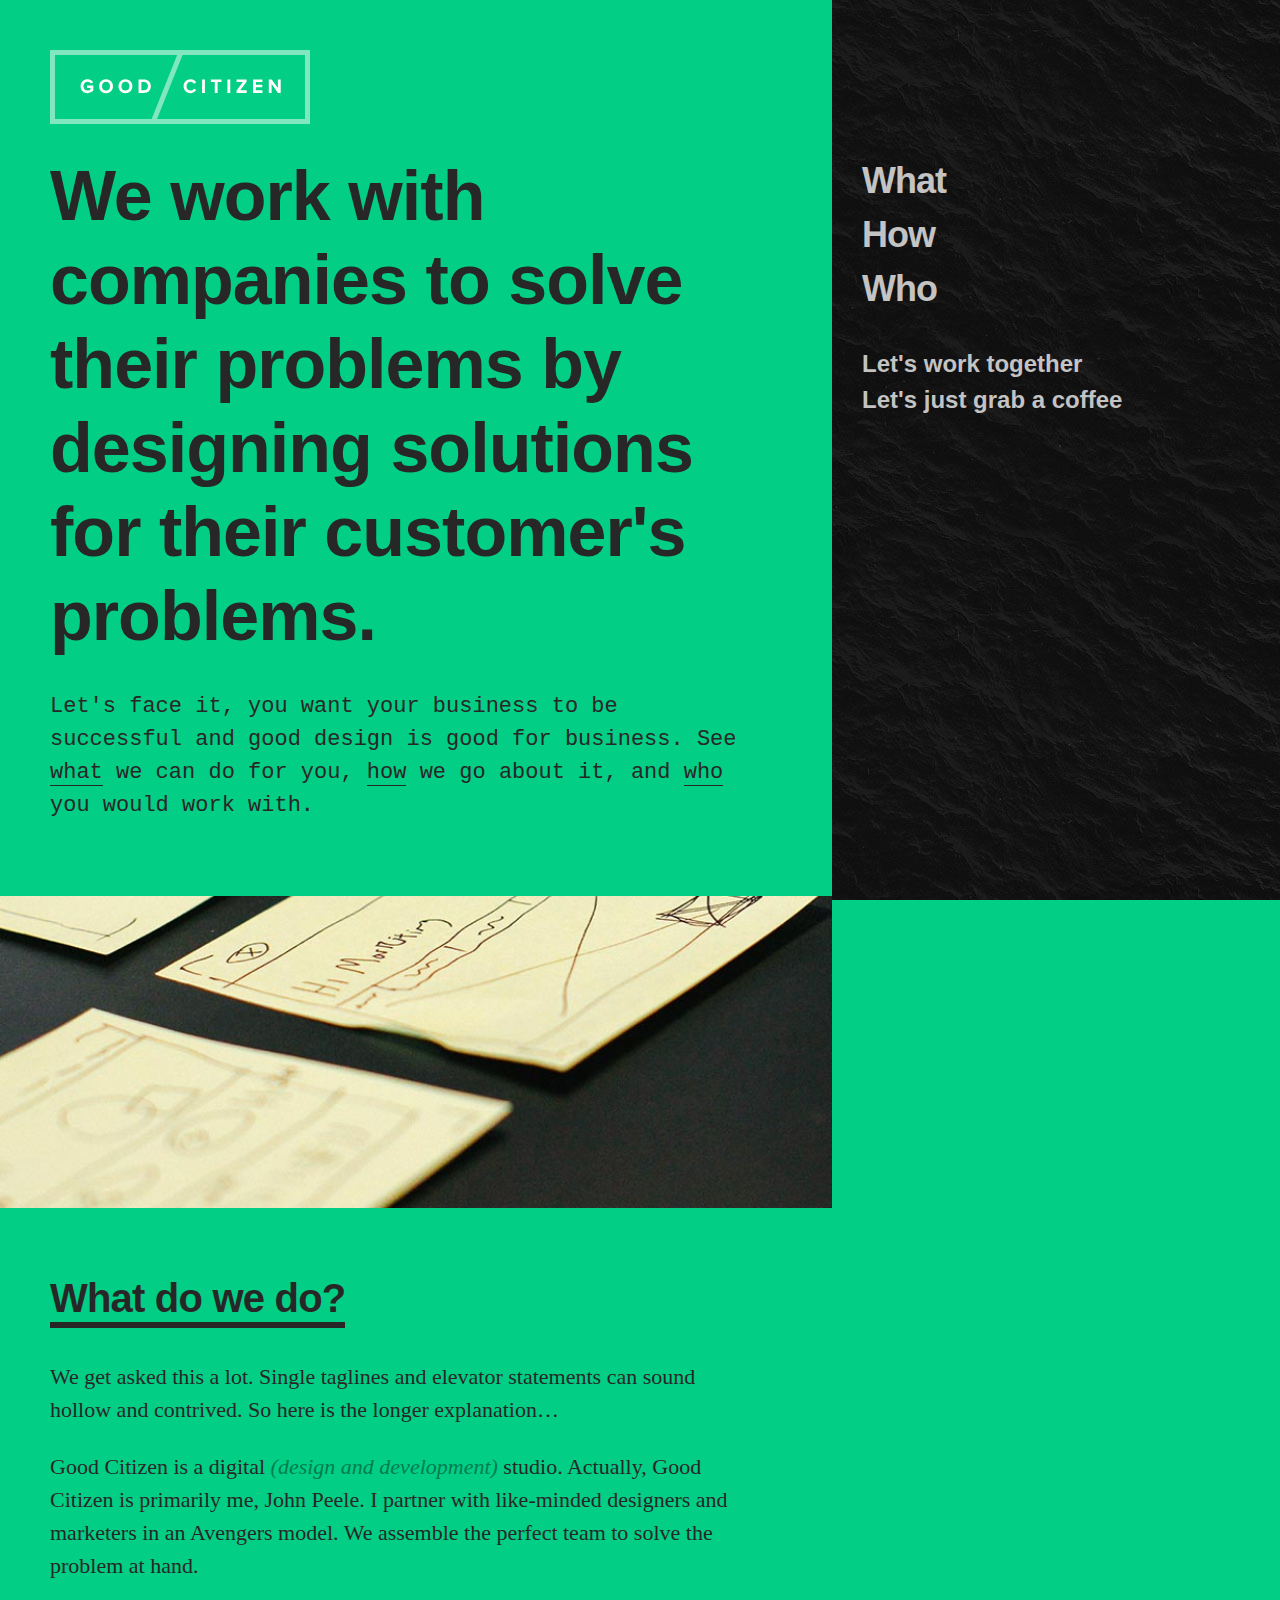
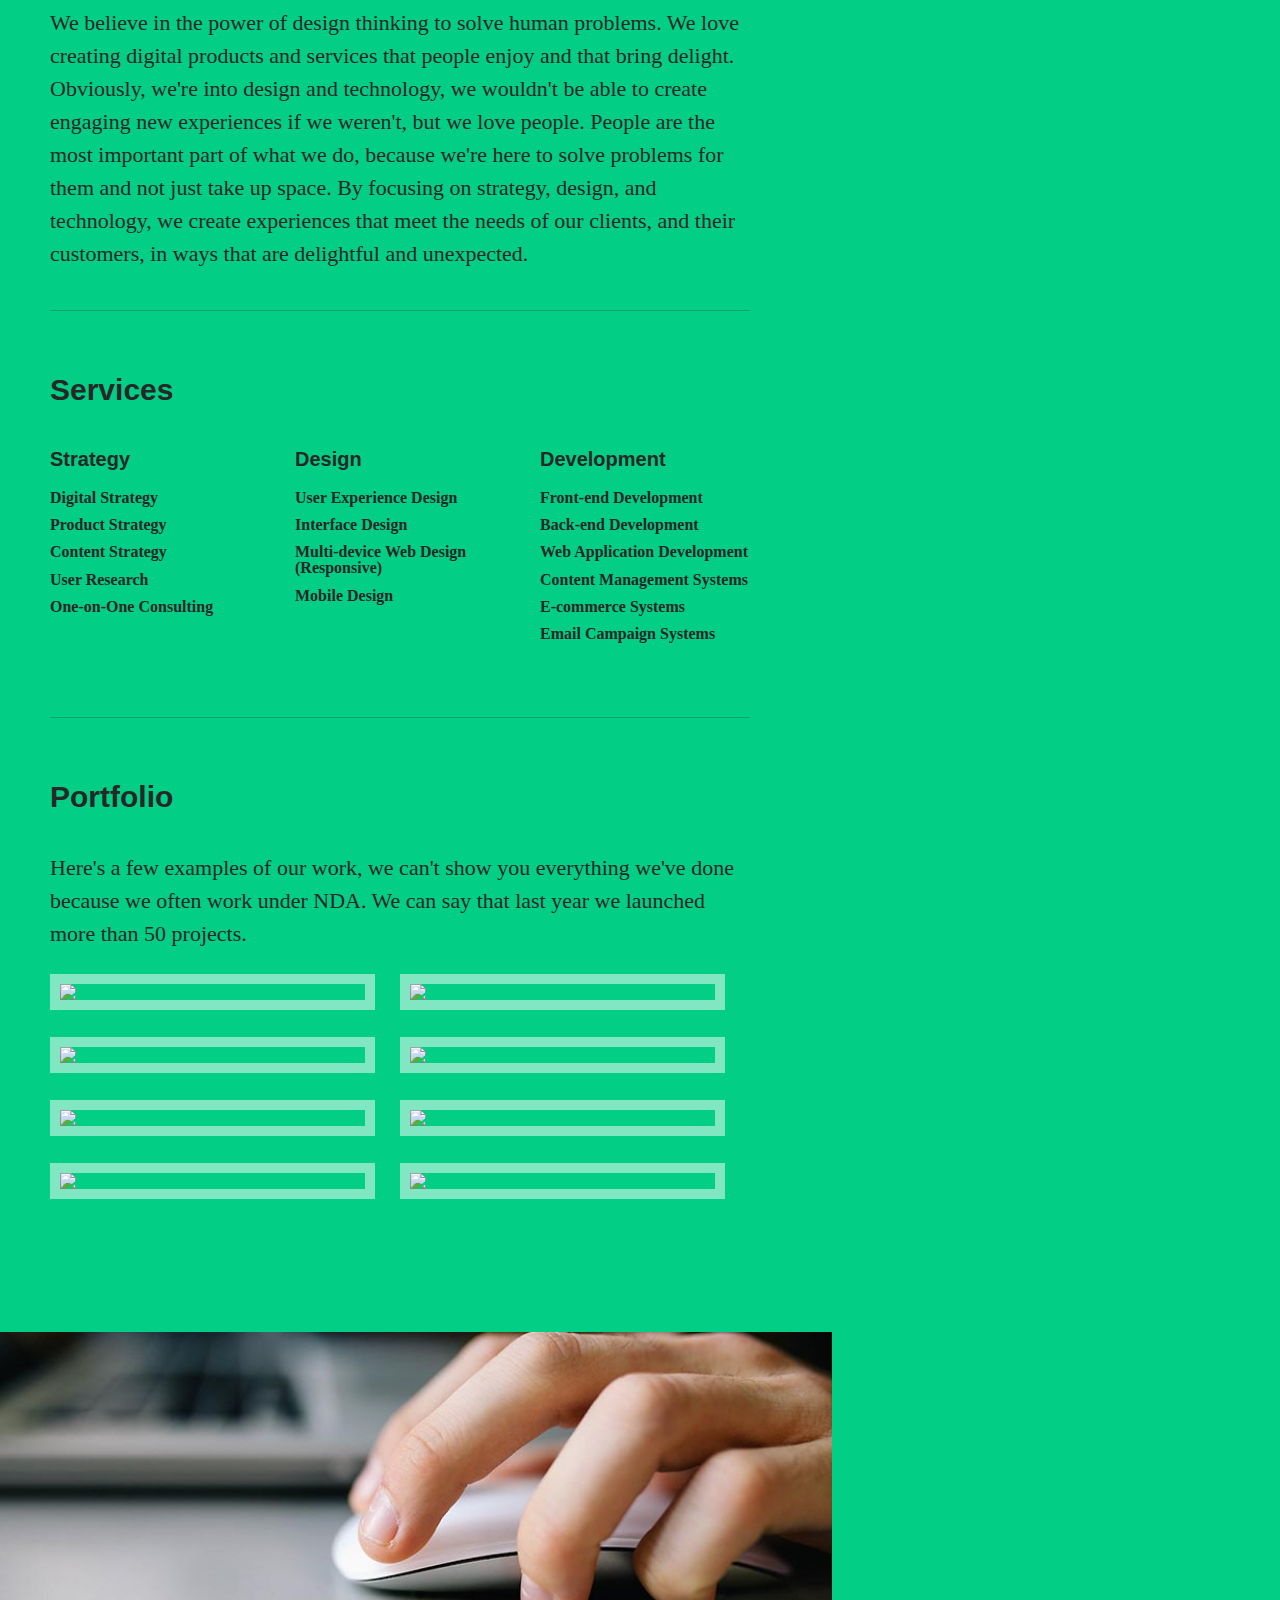
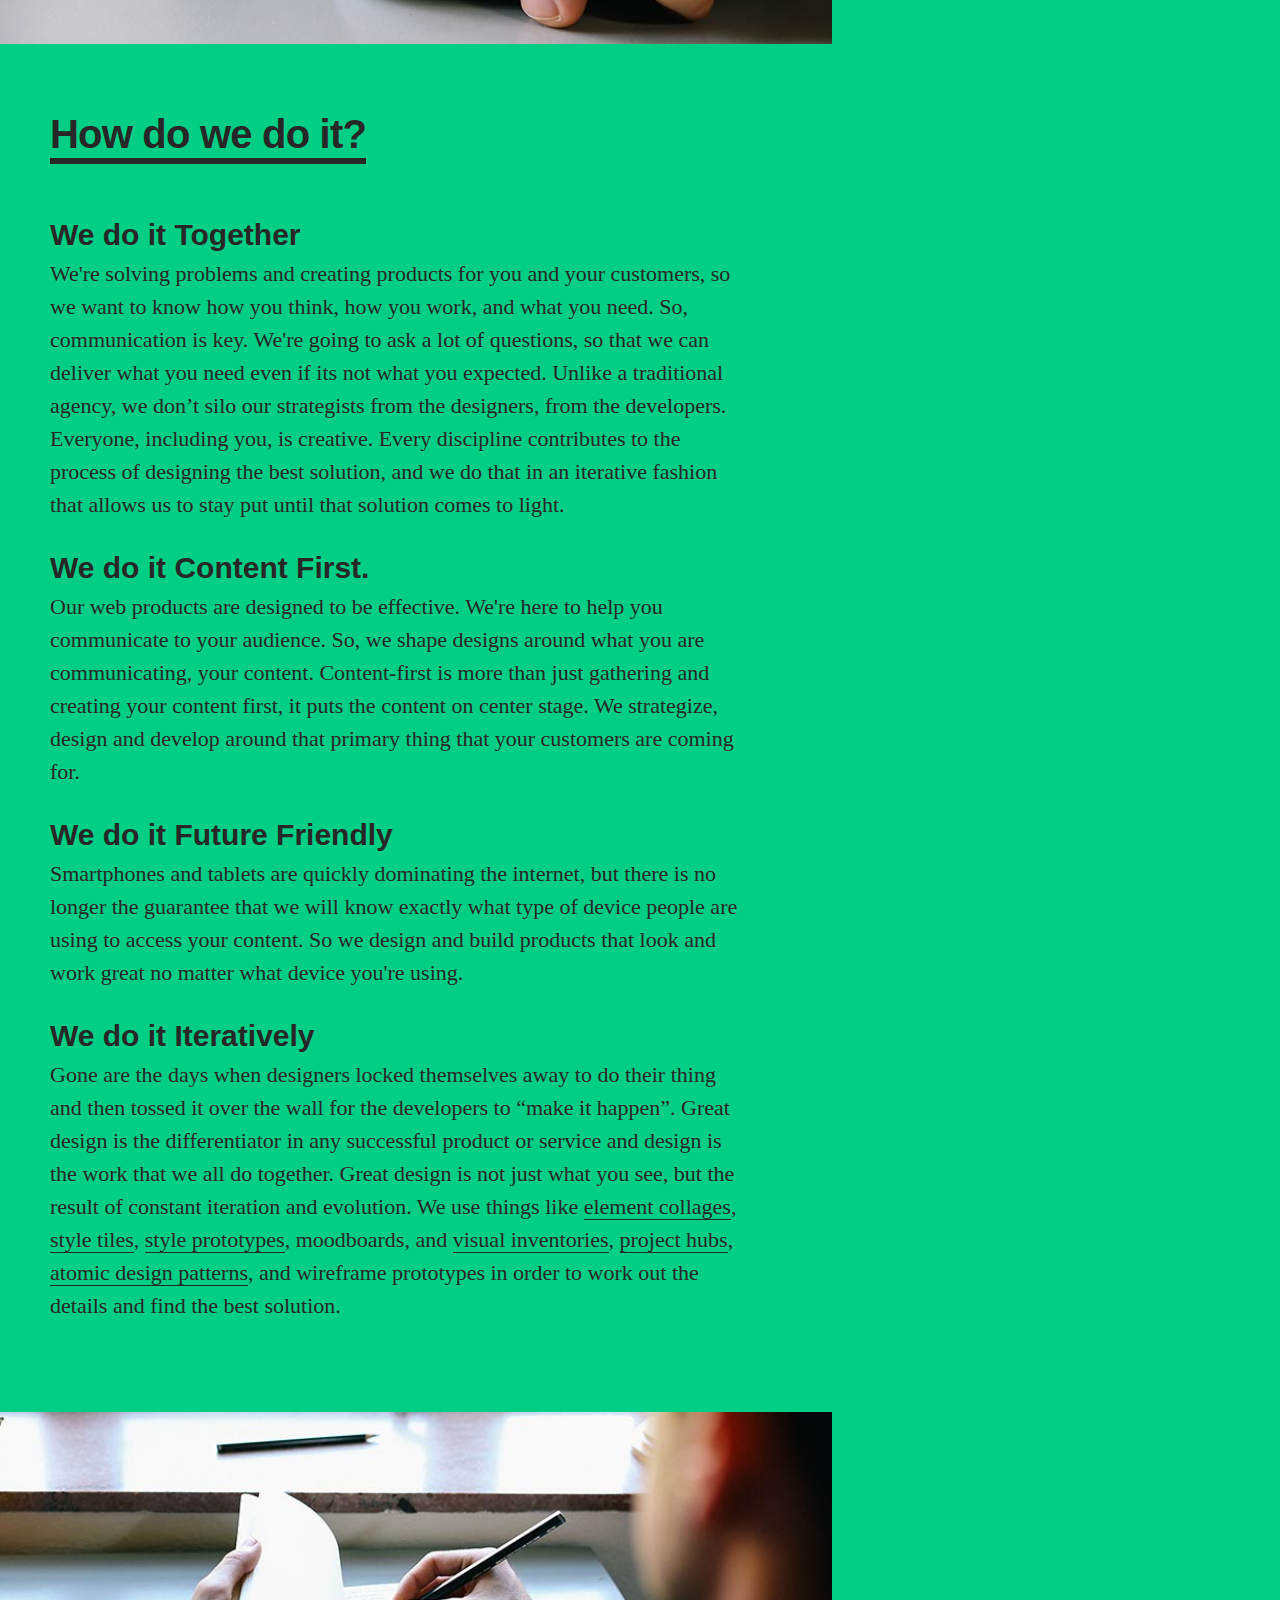
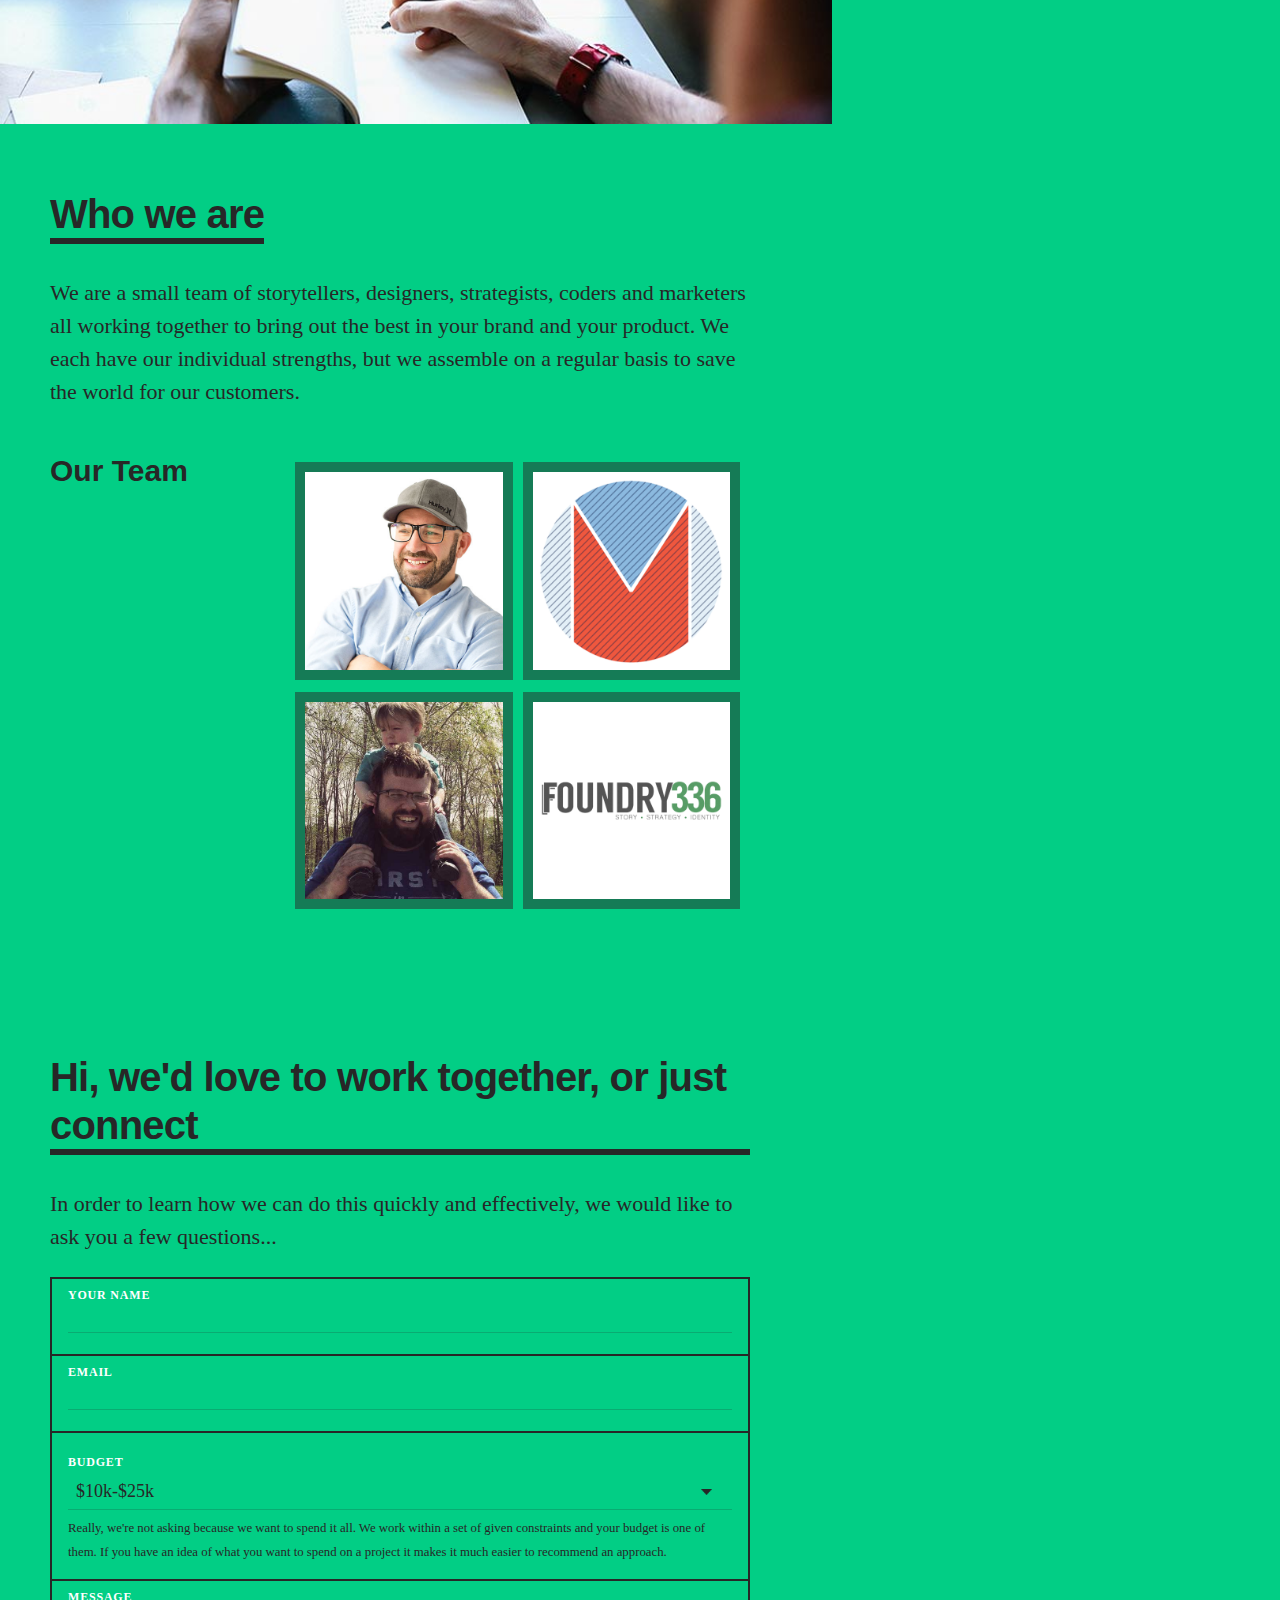
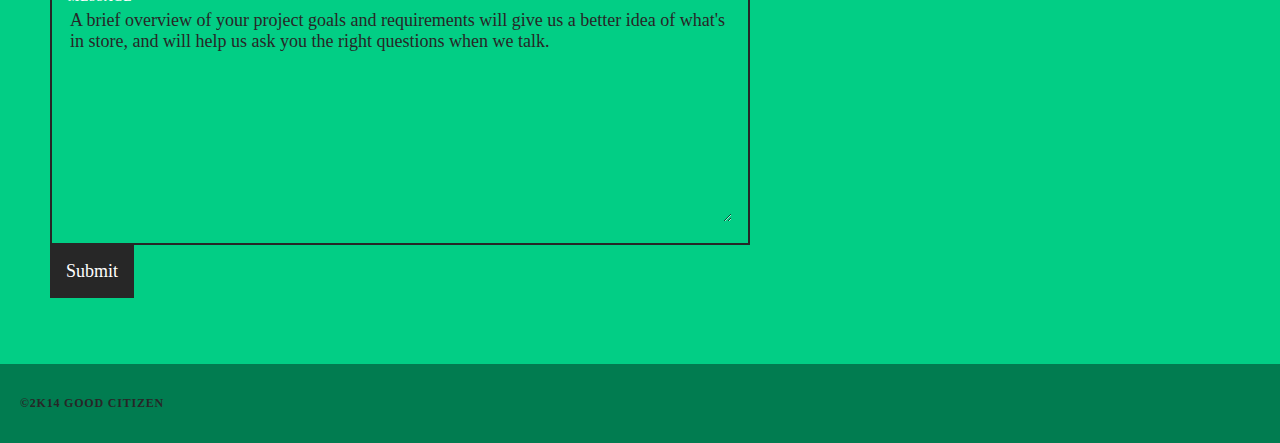
==== commit ce267599: "Update headshot and add Foundry 336" ====
--- a/index.html
+++ b/index.html
@@ -1,20 +1,20 @@
-<!DOCTYPE html><html><head><title>Good Citizen | A digital studio.</title><meta charset="utf8"><meta http-equiv="X-UA-Compatible" content="IE=edge, chrome=1"><meta name="description" content="description of your site"><meta name="author" content="author of the site"><meta name="viewport" content="width=device-width, initial-scale=1.0"><link rel="stylesheet" href="assets/css/app.css"><script src="//use.typekit.net/irc8jtw.js"></script><script>try{Typekit.load();}catch(e){}
-</script></head><body><!--[if lt IE 7]><p class="chromeframe">You are using an<strong>outdated</strong>browser. Please<a href="http://browsehappy.com/">upgrade your browser</a>or<a href="http://www.google.com/chromeframe/?redirect=true">activate Google Chrome Frame</a>to improve your experience.</p><![endif]--><header class="mast"><a href="#top" class="logo"><img src="assets/img/logo.svg" alt="Good Citizen"></a><div class="js-menu-trigger"><span>Menu</span></div><nav class="nav nav-primary"><ul><li><a href="#what" class="nav-what">What <span>we do for you</span></a></li><li><a href="#how" class="nav-how">How <span>we do it</span></a></li><li><a href="#who" class="nav-who">Who <span>we are</span></a></li></ul></nav><nav class="nav nav-secondary"><ul><li><a href="#work-together" class="nav-work-together">Let's work together</a></li><li><a href="http://twitter.com/share?text=Hey%20@thegoodcitizens,%20lets%20chat%20over%20coffee" target="_blank" class="nav-coffee">Let's just grab a coffee</a></li></ul></nav></header><nav class="nav nav-smallscreen"><div class="js-menu-trigger"><span>Close</span></div><ul><li><a href="#what" class="nav-what">What <span>we do for you</span></a></li><li><a href="#how" class="nav-how">How <span>we do it</span></a></li><li><a href="#who" class="nav-who">Who <span>we are</span></a></li><li><a href="#work-together" class="nav-work-together">Let's work together</a></li><li><a href="http://twitter.com/share?text=Hey%20@thegoodcitizens,%20lets%20chat%20over%20coffee" target="_blank" class="nav-coffee">Let's just grab a coffee</a></li></ul></nav><section id="top" class="hero"><img src="assets/img/logo.svg" alt="Good Citizen" class="hero-logo"/><h1 class="hero-title">We work with companies to solve their problems by designing solutions for their customer's problems.</h1><p class="hero-tagline">Let's face it, you want your business to be successful and good design is good for business. See <a href="#what">what</a> we can do for you, <a href="#how">how</a> we go about it, and <a href="#who">who</a> you would work with.</p></section><img src="assets/img/pic-1.jpg" class="pic-divider pic-divider-1"/><section id="what" class="content content-what"><h2>What do we do?</h2><p>We get asked this a lot. Single taglines and elevator statements can sound hollow and contrived. So here is the longer explanation…</p><p>Good Citizen is a digital <em class="text-muted">(design and development)</em> studio. Actually, Good Citizen is primarily me, John Peele. I partner with like-minded designers and marketers in an Avengers model. We assemble the perfect team to solve the problem at hand.</p><p>We believe in the power of design thinking to solve human problems. We love creating digital products and services that people enjoy and that bring delight. Obviously, we're into design and technology, we wouldn't be able to create engaging new experiences if we weren't, but we love people. People are the most important part of what we do, because we're here to solve problems for them and not just take up space. By focusing on strategy, design, and technology, we create experiences that meet the needs of our clients, and their customers, in ways that are delightful and unexpected.</p><div class="services"><h3>Services</h3><div class="row"><div class="service-list column one-third"><h5>Strategy</h5><ul><li>Digital Strategy</li><li>Product Strategy</li><li>Content Strategy</li><li>User Research</li><li>One-on-One Consulting</li></ul></div><div class="service-list column one-third"><h5>Design</h5><ul><li>User Experience Design</li><li>Interface Design</li><li>Multi-device Web Design (Responsive)</li><li>Mobile Design</li></ul></div><div class="service-list column one-third"><h5>Development</h5><ul><li>Front-end Development</li><li>Back-end Development</li><li>Web Application Development</li><li>Content Management Systems</li><li>E-commerce Systems</li><li>Email Campaign Systems</li></ul></div></div></div><div class="portfolio"><div class="row"><h3>Portfolio</h3><p>Here's a few examples of our work, we can't show you everything we've done because we often work under NDA. We can say that last year we launched more than 50 projects.</p><a href="https://dribbble.com/johnpeele/projects/213068-Buckets" target="_blank" class="portfolio-item"><img src="https://d13yacurqjgara.cloudfront.net/users/2126/screenshots/1732637/phil-buckets.png"/><div class="portfolio-info"><h5>Buckets.io</h5><h6>Buckets is a new kind of CMS.</h6><p>View project &rarr;</p></div></a><a href="http://dribbble.com/johnpeele/projects/182302-Checky" target="_blank" class="portfolio-item"><img src="http://d13yacurqjgara.cloudfront.net/users/2126/screenshots/1390692/checky-dashboard.png"/><div class="portfolio-info"><h5>Checky</h5><h6>Touch-screen kiosk application and accompanying web application</h6><p>View project &rarr;</p></div></a><a href="http://dribbble.com/johnpeele/projects/182741-GivingKiosk" target="_blank" class="portfolio-item"><img src="http://d13yacurqjgara.cloudfront.net/users/2126/screenshots/1383809/gk-home.png"/><div class="portfolio-info"><h5>GivingKiosk</h5><h6>Marketing and lead generation site for church giving SaaS provider</h6><p>View project &rarr;</p></div></a><a href="https://dribbble.com/johnpeele/projects/207166-Cardinal-Cotton" target="_blank" class="portfolio-item"><img src="https://d13yacurqjgara.cloudfront.net/users/2126/screenshots/1543689/cardinal-cotton-logos.gif"/><div class="portfolio-info"><h5>Cardinal Cotton</h5><h6>North Carolina based clothing brand</h6><p>View project &rarr;</p></div></a><a href="https://dribbble.com/johnpeele/projects/207155-Anvil-Packstore" target="_blank" class="portfolio-item"><img src="https://d13yacurqjgara.cloudfront.net/users/2126/screenshots/267495/screen_shot_2011-09-15_at_3.20.44_pm.png"/><div class="portfolio-info"><h5>Anvil / Packstore</h5><h6>Connected hardware startup</h6><p>View project &rarr;</p></div></a><a href="http://dribbble.com/johnpeele/projects/182731-Victorious-Life-Church" target="_blank" class="portfolio-item"><img src="http://d13yacurqjgara.cloudfront.net/users/2126/screenshots/1382404/vlc-home.jpg"/><div class="portfolio-info"><h5>Victorious Life Church</h5><h6>Church site for local congregation</h6><p>View project &rarr;</p></div></a><a href="http://dribbble.com/johnpeele/projects/182301-Taste-Tequila" target="_blank" class="portfolio-item"><img src="http://d13yacurqjgara.cloudfront.net/users/2126/screenshots/1379842/tastetequila-member.jpg"/><div class="portfolio-info"><h5>Taste Tequila</h5><h6>Social media site for tequila lovers and brands</h6><p>View project &rarr;</p></div></a><a href="http://dribbble.com/johnpeele/projects/182296-A-Candy-Store" target="_blank" class="portfolio-item"><img src="http://d13yacurqjgara.cloudfront.net/users/2126/screenshots/1379827/acandystore-product.png"/><div class="portfolio-info"><h5>A Candy Store</h5><h6>Ecommerce store for leading provider of candy</h6><p>View project &rarr;</p></div></a></div></div></section><img src="assets/img/pic-2.jpg" class="pic-divider pic-divider-2"/><section id="how" class="content content-how"><h2>How do we do it?</h2>
-<h3>We do it Together</h3>
+<!DOCTYPE html><html><head><title>Good Citizen | A digital studio.</title><meta charset="utf8"><meta http-equiv="X-UA-Compatible" content="IE=edge, chrome=1"><meta name="description" content="Good Citizen is a design studio focused on designing solutions to our customers web problems."><meta name="author" content="Joh Peele"><meta name="viewport" content="width=device-width, initial-scale=1.0"><link rel="stylesheet" href="assets/css/app.css"><script src="//use.typekit.net/irc8jtw.js"></script><script>try{Typekit.load();}catch(e){}
+</script></head><body><!--[if lt IE 7]><p class="chromeframe">You are using an<strong>outdated</strong>browser. Please<a href="http://browsehappy.com/">upgrade your browser</a>or<a href="http://www.google.com/chromeframe/?redirect=true">activate Google Chrome Frame</a>to improve your experience.</p><![endif]--><header class="mast"><a href="#top" class="logo"><img src="assets/img/logo.svg" alt="Good Citizen"></a><div class="js-menu-trigger"><span>Menu</span></div><nav class="nav nav-primary"><ul><li><a href="#what" class="nav-what">What <span>we do for you</span></a></li><li><a href="#how" class="nav-how">How <span>we do it</span></a></li><li><a href="#who" class="nav-who">Who <span>we are</span></a></li></ul></nav><nav class="nav nav-secondary"><ul><li><a href="#work-together" class="nav-work-together">Let's work together</a></li><li><a href="http://twitter.com/share?text=Hey%20@thegoodcitizens,%20lets%20chat%20over%20coffee" target="_blank" class="nav-coffee">Let's just grab a coffee</a></li></ul></nav></header><nav class="nav nav-smallscreen"><div class="js-menu-trigger"><span>Close</span></div><ul><li><a href="#what" class="nav-what">What <span>we do for you</span></a></li><li><a href="#how" class="nav-how">How <span>we do it</span></a></li><li><a href="#who" class="nav-who">Who <span>we are</span></a></li><li><a href="#work-together" class="nav-work-together">Let's work together</a></li><li><a href="http://twitter.com/share?text=Hey%20@thegoodcitizens,%20lets%20chat%20over%20coffee" target="_blank" class="nav-coffee">Let's just grab a coffee</a></li></ul></nav><section id="top" class="hero"><img src="assets/img/logo.svg" alt="Good Citizen" class="hero-logo"><h1 class="hero-title">We work with companies to solve their problems by designing solutions for their customer's problems.</h1><p class="hero-tagline">Let's face it, you want your business to be successful and good design is good for business. See <a href="#what">what</a> we can do for you, <a href="#how">how</a> we go about it, and <a href="#who">who</a> you would work with.</p></section><img src="assets/img/pic-1.jpg" class="pic-divider pic-divider-1"><section id="what" class="content content-what"><h2>What do we do?</h2><p>We get asked this a lot. Single taglines and elevator statements can sound hollow and contrived. So here is the longer explanation…</p><p>Good Citizen is a digital <em class="text-muted">(design and development)</em> studio. Actually, Good Citizen is primarily me, John Peele. I partner with like-minded designers and marketers in an Avengers model. We assemble the perfect team to solve the problem at hand.</p><p>We believe in the power of design thinking to solve human problems. We love creating digital products and services that people enjoy and that bring delight. Obviously, we're into design and technology, we wouldn't be able to create engaging new experiences if we weren't, but we love people. People are the most important part of what we do, because we're here to solve problems for them and not just take up space. By focusing on strategy, design, and technology, we create experiences that meet the needs of our clients, and their customers, in ways that are delightful and unexpected.</p><div class="services"><h3>Services</h3><div class="row"><div class="service-list column one-third"><h5>Strategy</h5><ul><li>Digital Strategy</li><li>Product Strategy</li><li>Content Strategy</li><li>User Research</li><li>One-on-One Consulting</li></ul></div><div class="service-list column one-third"><h5>Design</h5><ul><li>User Experience Design</li><li>Interface Design</li><li>Multi-device Web Design (Responsive)</li><li>Mobile Design</li></ul></div><div class="service-list column one-third"><h5>Development</h5><ul><li>Front-end Development</li><li>Back-end Development</li><li>Web Application Development</li><li>Content Management Systems</li><li>E-commerce Systems</li><li>Email Campaign Systems</li></ul></div></div></div><div class="portfolio"><div class="row"><h3>Portfolio</h3><p>Here's a few examples of our work, we can't show you everything we've done because we often work under NDA. We can say that last year we launched more than 50 projects.</p><a href="https://dribbble.com/johnpeele/projects/213068-Buckets" target="_blank" class="portfolio-item"><img src="https://d13yacurqjgara.cloudfront.net/users/2126/screenshots/1732637/phil-buckets.png"><div class="portfolio-info"><h5>Buckets.io</h5><h6>Buckets is a new kind of CMS.</h6><p>View project &rarr;</p></div></a><a href="http://dribbble.com/johnpeele/projects/182302-Checky" target="_blank" class="portfolio-item"><img src="http://d13yacurqjgara.cloudfront.net/users/2126/screenshots/1390692/checky-dashboard.png"><div class="portfolio-info"><h5>Checky</h5><h6>Touch-screen kiosk application and accompanying web application</h6><p>View project &rarr;</p></div></a><a href="http://dribbble.com/johnpeele/projects/182741-GivingKiosk" target="_blank" class="portfolio-item"><img src="http://d13yacurqjgara.cloudfront.net/users/2126/screenshots/1383809/gk-home.png"><div class="portfolio-info"><h5>GivingKiosk</h5><h6>Marketing and lead generation site for church giving SaaS provider</h6><p>View project &rarr;</p></div></a><a href="https://dribbble.com/johnpeele/projects/207166-Cardinal-Cotton" target="_blank" class="portfolio-item"><img src="https://d13yacurqjgara.cloudfront.net/users/2126/screenshots/1543689/cardinal-cotton-logos.gif"><div class="portfolio-info"><h5>Cardinal Cotton</h5><h6>North Carolina based clothing brand</h6><p>View project &rarr;</p></div></a><a href="https://dribbble.com/johnpeele/projects/207155-Anvil-Packstore" target="_blank" class="portfolio-item"><img src="https://d13yacurqjgara.cloudfront.net/users/2126/screenshots/267495/screen_shot_2011-09-15_at_3.20.44_pm.png"><div class="portfolio-info"><h5>Anvil / Packstore</h5><h6>Connected hardware startup</h6><p>View project &rarr;</p></div></a><a href="http://dribbble.com/johnpeele/projects/182731-Victorious-Life-Church" target="_blank" class="portfolio-item"><img src="http://d13yacurqjgara.cloudfront.net/users/2126/screenshots/1382404/vlc-home.jpg"><div class="portfolio-info"><h5>Victorious Life Church</h5><h6>Church site for local congregation</h6><p>View project &rarr;</p></div></a><a href="http://dribbble.com/johnpeele/projects/182301-Taste-Tequila" target="_blank" class="portfolio-item"><img src="http://d13yacurqjgara.cloudfront.net/users/2126/screenshots/1379842/tastetequila-member.jpg"><div class="portfolio-info"><h5>Taste Tequila</h5><h6>Social media site for tequila lovers and brands</h6><p>View project &rarr;</p></div></a><a href="http://dribbble.com/johnpeele/projects/182296-A-Candy-Store" target="_blank" class="portfolio-item"><img src="http://d13yacurqjgara.cloudfront.net/users/2126/screenshots/1379827/acandystore-product.png"><div class="portfolio-info"><h5>A Candy Store</h5><h6>Ecommerce store for leading provider of candy</h6><p>View project &rarr;</p></div></a></div></div></section><img src="assets/img/pic-2.jpg" class="pic-divider pic-divider-2"><section id="how" class="content content-how"><h2 id="how-do-we-do-it-">How do we do it?</h2>
+<h3 id="we-do-it-together">We do it Together</h3>
 <p>We&#39;re solving problems and creating products for you and your customers, so we want to know how you think, how you work, and what you need. So, communication is key. We&#39;re going to ask a lot of questions, so that we can deliver what you need even if its not what you expected. Unlike a traditional agency, we don’t silo our strategists from the designers, from the developers. Everyone, including you, is creative. Every discipline contributes to the process of designing the best solution, and we do that in an iterative fashion that allows us to stay put until that solution comes to light.</p>
-<h3>We do it Content First.</h3>
+<h3 id="we-do-it-content-first-">We do it Content First.</h3>
 <p>Our web products are designed to be effective. We&#39;re here to help you communicate to your audience. So, we shape designs around what you are communicating, your content. Content-first is more than just gathering and creating your content first, it puts the content on center stage. We strategize, design and develop around that primary thing that your customers are coming for.</p>
-<h3>We do it Future Friendly</h3>
+<h3 id="we-do-it-future-friendly">We do it Future Friendly</h3>
 <p>Smartphones and tablets are quickly dominating the internet, but there is no longer the guarantee that we will know exactly what type of device people are using to access your content. So we design and build products that look and work great no matter what device you&#39;re using.</p>
-<h3>We do it Iteratively</h3>
+<h3 id="we-do-it-iteratively">We do it Iteratively</h3>
 <p>Gone are the days when designers locked themselves away to do their thing and then tossed it over the wall for the developers to &ldquo;make it happen&rdquo;. Great design is the differentiator in any successful product or service and design is the work that we all do together. Great design is not just what you see, but the result of constant iteration and evolution. We use things like <a href="http://danielmall.com/articles/rif-element-collages/">element collages</a>, <a href="http://styletil.es/">style tiles</a>, <a href="http://sparkbox.github.io/style-prototype/">style prototypes</a>, moodboards, and <a href="http://danielmall.com/articles/visual-inventory/">visual inventories</a>, <a href="http://project-hub.superfriend.ly/">project hubs</a>, <a href="http://patternlab.io/">atomic design patterns</a>, and wireframe prototypes in order to work out the details and find the best solution.</p>
-</section><img src="assets/img/pic-3.jpg" class="pic-divider pic-divider-3"/><section id="who" class="content content-who"><h2>Who we are</h2>
+</section><img src="assets/img/pic-3.jpg" class="pic-divider pic-divider-3"><section id="who" class="content content-who"><h2 id="who-we-are">Who we are</h2>
 <p>We are a small team of storytellers, designers, strategists, coders and marketers all working together to bring out the best in your brand and your product. We each have our individual strengths, but we assemble on a regular basis to save the world for our customers.</p>
-<div class="row"><div class="column one-third"><h3>Our Team</h3></div><div class="team column two-thirds"><div class="team-member"><img src="/assets/img/photo-team-john.jpg"/><div class="team-member-info"><h5>John Peele</h5><h6>Principal</h6><p>Strategy, UX, UI, Front-end Dev</p></div></div><div class="team-member"><img src="/assets/img/photo-team-magnetic.png"/><div class="team-member-info"><h5>Magnetic Ideas</h5><h6>Fellow Avengers</h6><p>Strategy, UX, Digital Marketing</p></div></div><div class="team-member"><img src="/assets/img/photo-team-maslo.png"/><div class="team-member-info"><h5>Maslo Media</h5><h6>Fellow Avengers</h6><p>Strategy, Media, Production</p></div></div><div class="team-member"><img src="/assets/img/photo-team-jordan.jpg"/><div class="team-member-info"><h5>Jordan Cauley</h5><h6>Fellow Avenger</h6><p>UX, Front-end Dev</p></div></div></div></div></section><section id="work-together" class="content content-work-together"><h2>Hi, we'd love to work together, or just connect</h2><p>In order to learn how we can do this quickly and effectively, we would like to ask you a few questions...</p><div class="form-fail"><h3>Oops!</h3>
+<div class="row"><div class="column one-third"><h3>Our Team</h3></div><div class="team column two-thirds"><div class="team-member"><img src="/assets/img/photo-team-john.jpg"><div class="team-member-info"><h5>John Peele</h5><h6>Principal</h6><p>Strategy, UX, UI, Front-end Dev</p></div></div><div class="team-member"><img src="/assets/img/photo-team-magnetic.png"><div class="team-member-info"><h5>Magnetic Ideas</h5><h6>Fellow Avengers</h6><p>Strategy, UX, Digital Marketing</p></div></div><div class="team-member"><img src="/assets/img/photo-team-jordan.jpg"><div class="team-member-info"><h5>Jordan Cauley</h5><h6>Fellow Avenger</h6><p>UX, Front-end Dev</p></div></div><div class="team-member"><img src="/assets/img/photo-team-foundry336.png"><div class="team-member-info"><h5>Foundry 336</h5><h6>Fellow Avengers</h6><p>Story, Strategy, Identity</p></div></div></div></div></section><section id="work-together" class="content content-work-together"><h2>Hi, we'd love to work together, or just connect</h2><p>In order to learn how we can do this quickly and effectively, we would like to ask you a few questions...</p><div class="form-fail"><h3 id="oops-">Oops!</h3>
 <p>Something went wrong.</p>
-</div><div class="form-wrap"><form id="project-planner" action="contact.php" method="post" novalidate="novalidate" data-parsley-validate="data-parsley-validate"><div class="form-control-group"><label for="name">Your name</label><input type="text" name="name" required="required" data-parsley-trigger="change" data-parsley-error-message="We need to know what to call you."/></div><div class="form-control-group"><label for="email">Email</label><input type="email" name="email" required="required" data-parsley-trigger="change" data-parsley-error-message="We need a valid email address here."/></div><div class="form-control-group form-control-select"><label for="budget">Budget</label><select name="budget" required="required" data-parsley-error-message="Knowing your budget is very important to us." class="select-styled"><option value="less than $10k">less than $10k</option><option value="$10k-$20k" selected="selected">$10k-$25k</option><option value="$25k-$50k">$25k-$50k</option><option value="$50k+">$50k+</option><option value="Not Sure">Not Sure</option></select><small>Really, we're not asking because we want to spend it all. We work within a set of given constraints and your budget is one of them. If you have an idea of what you want to spend on a project it makes it much easier to recommend an approach.</small></div><div class="form-control-group"><label for="message">Message</label><textarea type="text" name="message" rows="10" value="" placeholder="A brief overview of your project goals and requirements will give us a better idea of what's in store, and will help us ask you the right questions when we talk." required="required" data-parsley-trigger="change" data-parsley-error-message="Looks like you forgot to include your message."></textarea></div><input type="submit" value="Submit" class="form-button"/></form></div><div class="form-success"><h3>Thank you!</h3>
+</div><div class="form-wrap"><form id="project-planner" novalidate="novalidate" data-parsley-validate="data-parsley-validate"><div class="form-control-group"><label for="name">Your name</label><input id="js-name" type="text" name="name" required="required" data-parsley-trigger="change" data-parsley-error-message="We need to know what to call you."></div><div class="form-control-group"><label for="email">Email</label><input id="js-email" type="email" name="email" required="required" data-parsley-trigger="change" data-parsley-error-message="We need a valid email address here."></div><div class="form-control-group form-control-select"><label for="budget">Budget</label><select id="js-budget" name="budget" required="required" data-parsley-error-message="Knowing your budget is very important to us." class="select-styled"><option value="less than $10k">less than $10k</option><option value="$10k-$20k" selected="selected">$10k-$25k</option><option value="$25k-$50k">$25k-$50k</option><option value="$50k+">$50k+</option><option value="Not Sure">Not Sure</option></select><small>Really, we're not asking because we want to spend it all. We work within a set of given constraints and your budget is one of them. If you have an idea of what you want to spend on a project it makes it much easier to recommend an approach.</small></div><div class="form-control-group"><label for="message">Message</label><textarea id="js-message" type="text" name="message" rows="10" value="" placeholder="A brief overview of your project goals and requirements will give us a better idea of what's in store, and will help us ask you the right questions when we talk." required="required" data-parsley-trigger="change" data-parsley-error-message="Looks like you forgot to include your message."></textarea></div><button class="form-button form-button-loading">Submit<span class="loading-anim"><img src="/assets/img/loading-bubbles.svg"></span></button></form></div><div class="form-success"><h3 id="thank-you-">Thank you!</h3>
 <p>We look forward to speaking with you soon.</p>
-</div></section><footer class="footer"><p>&copy;2k14 Good Citizen</p></footer><script src="//ajax.googleapis.com/ajax/libs/jquery/1.11.0/jquery.min.js"></script><script src="assets/js/fastclick.js"></script><script src="assets/js/parsley.min.js"></script><script src="assets/js/app.js"></script><script>(function(i,s,o,g,r,a,m){i['GoogleAnalyticsObject']=r;i[r]=i[r]||function(){
+</div></section><footer class="footer"><p>&copy;2k14 Good Citizen</p></footer><script src="//ajax.googleapis.com/ajax/libs/jquery/1.11.0/jquery.min.js"></script><script src="//www.parsecdn.com/js/parse-1.2.16.min.js"></script><script src="assets/js/fastclick.js"></script><script src="assets/js/parsley.min.js"></script><script src="assets/js/app.js"></script><script>(function(i,s,o,g,r,a,m){i['GoogleAnalyticsObject']=r;i[r]=i[r]||function(){
 (i[r].q=i[r].q||[]).push(arguments)},i[r].l=1*new Date();a=s.createElement(o),
 m=s.getElementsByTagName(o)[0];a.async=1;a.src=g;m.parentNode.insertBefore(a,m)
 })(window,document,'script','//www.google-analytics.com/analytics.js','ga');
--- a/assets/css/app.css
+++ b/assets/css/app.css
@@ -1,2 +1 @@
-/* normalize.css v3.0.1 | MIT License | git.io/normalize */
-html{font-family:sans-serif;-ms-text-size-adjust:100%;-webkit-text-size-adjust:100%;}body{margin:0}article,aside,details,figcaption,figure,footer,header,hgroup,main,nav,section,summary{display:block}audio,canvas,progress,video{display:inline-block;vertical-align:baseline;}audio:not([controls]){display:none;height:0}[hidden],template{display:none}a{background:transparent}a:active,a:hover{outline:0}abbr[title]{border-bottom:1px dotted}b,strong{font-weight:bold}dfn{font-style:italic}h1{font-size:2em;margin:.67em 0}mark{background:#ff0;color:#000}small{font-size:80%}sub,sup{font-size:75%;line-height:0;position:relative;vertical-align:baseline}sup{top:-.5em}sub{bottom:-.25em}img{border:0}svg:not(:root){overflow:hidden}figure{margin:1em 40px}hr{-moz-box-sizing:content-box;-moz-box-sizing:content-box;box-sizing:content-box;height:0}pre{overflow:auto}code,kbd,pre,samp{font-family:monospace,monospace;font-size:1em}button,input,optgroup,select,textarea{color:inherit;font:inherit;margin:0;}button{overflow:visible}button,select{text-transform:none}button,html input[type="button"],input[type="reset"],input[type="submit"]{-webkit-appearance:button;cursor:pointer;}button[disabled],html input[disabled]{cursor:default}button::-moz-focus-inner,input::-moz-focus-inner{border:0;padding:0}input{line-height:normal}input[type="checkbox"],input[type="radio"]{-moz-box-sizing:border-box;box-sizing:border-box;padding:0;}input[type="number"]::-webkit-inner-spin-button,input[type="number"]::-webkit-outer-spin-button{height:auto}input[type="search"]{-webkit-appearance:textfield;-moz-box-sizing:content-box;-moz-box-sizing:content-box;box-sizing:content-box}input[type="search"]::-webkit-search-cancel-button,input[type="search"]::-webkit-search-decoration{-webkit-appearance:none}fieldset{border:1px solid #c0c0c0;margin:0 2px;padding:.35em .625em .75em}legend{border:0;padding:0;}textarea{overflow:auto}optgroup{font-weight:bold}table{border-collapse:collapse;border-spacing:0}td,th{padding:0}debug{background-color:#ffc0cb !important}ellipsis{overflow:hidden;-o-text-overflow:ellipsis;text-overflow:ellipsis;white-space:nowrap}group:after{clear:both;content:'';display:table}ir{background-color:transparent;border:0;overflow:hidden;}ir:before{content:'';display:block;width:0;height:150%}*{-moz-box-sizing:border-box;-moz-box-sizing:border-box;box-sizing:border-box;-webkit-tap-highlight-color:rgba(255,255,255,0)}html{font-size:16px}body{font-family:"ff-tisa-web-pro",Georgia,Cambria,"Times New Roman",Times,serif;font-size:100%;line-height:1.5;color:#272727;background:#02ce85}p{margin:0 0 1.5rem;font-size:16px;font-size:1rem;}@media all and (min-width: 43.75em){p{font-size:22px;font-size:1.375rem}}img{width:100%;max-width:100%;height:auto;display:block}a{color:#272727;text-decoration:none;border-bottom:1px solid #272727;-webkit-transition:all 0.3s ease-in-out;transition:all 0.3s ease-in-out;}a:hover,a:focus{border-bottom:3px solid #272727}::-webkit-input-placeholder{color:#272727}:-moz-placeholder{color:#272727}::-moz-placeholder{color:#272727}:-ms-input-placeholder{color:#272727}h1,h2,h3,h4,h5,h6{font-family:"proxima-nova","Helvetica Neue",HelveticaNeue,Helvetica,Arial,sans-serif;font-weight:900}h1,.h1{margin:0 0 1rem;font-size:40px;font-size:2.5rem}h2,.h2{margin:1rem 0;font-size:29px;font-size:1.8125rem;font-weight:700;letter-spacing:-.05rem;}.content h2,.content .h2{display:inline-block;line-height:1.2;border-bottom:6px solid}@media all and (min-width: 43.75em){h2,.h2{margin:1rem 0 2rem;font-size:40px;font-size:2.5rem}}h3,.h3{margin:0 0 1rem;font-size:24px;font-size:1.5rem;}@media all and (min-width: 43.75em){h3,.h3{margin:1rem 0 2rem;font-size:30px;font-size:1.875rem}}h4,.h4{margin:0 0 1rem;font-size:22px;font-size:1.375rem;}@media all and (min-width: 43.75em){h4,.h4{font-size:25px;font-size:1.5625rem}}h5,.h5{margin:0 0 1rem;font-size:20px;font-size:1.25rem}h6,.h6{margin:0 0 1rem;font-size:16px;font-size:1rem}.chromeframe{margin:0;padding:15px 0;text-align:center;background:#f0ad4e;}.chromeframe a{color:#fff;text-decoration:underline;}.chromeframe a:hover{color:#272727}.text-muted{color:#017c50}html{height:100%}body{min-height:100%;-webkit-overflow-scrolling:touch}.container{margin:0 auto;width:90%;max-width:1200px}.row{overflow:hidden}.column + .column{margin-top:.5em}@media all and (min-width: 75em){.column{margin-left:5%;float:left}.column + .column{margin-top:0}.column:first-child{margin-left:0}.column.full{width:100%}.column.half{width:47.5%}.column.two-thirds{width:65%}.column.one-third{width:30%}.column.one-fourth{width:21.25%}.column.three-fourths{widows:73.75%}.column.full-narrow{margin-left:17.5% !important;width:65%}.column.flow-opposite{float:right}}.grid .row{margin-top:1.5em;}.grid .row:first-child{margin-top:0}.grid .column{padding:2em;font-size:1.2rem;background-color:#ccc}.mast{padding:.9375rem;width:100%;position:fixed;top:0;left:0;background:url("/assets/img/bg-ocean.jpg");z-index:100;}@media all and (min-width: 43.75em){.mast{padding:1.25rem 1.875rem;width:35%;height:100%;left:auto;right:0}}.logo{max-width:9.375rem;display:block;border:none;}.logo:hover{border:none}@media all and (min-width: 43.75em){.logo{margin:1.875rem 0;max-width:16.25rem;opacity:0;-ms-filter:"progid:DXImageTransform.Microsoft.Alpha(Opacity=0)";filter:alpha(opacity=0);-webkit-transition:opacity 0.5s ease-in-out;transition:opacity 0.5s ease-in-out}.logo.js-peekaboo{opacity:1;-ms-filter:none;-webkit-filter:none;filter:none}}.js-menu-trigger{padding:10px;display:inline-block;position:absolute;top:19px;right:15px;font:700 12px proxima-nova;letter-spacing:.05rem;text-transform:uppercase;text-align:right;color:#fff;}@media all and (min-width: 43.75em){.js-menu-trigger{display:none}}.nav-primary,.nav-secondary{display:none;}@media all and (min-width: 43.75em){.nav-primary,.nav-secondary{display:block;font-family:"proxima-nova","Helvetica Neue",HelveticaNeue,Helvetica,Arial,sans-serif}}@media all and (min-width: 43.75em){.nav-primary{margin-bottom:1.875rem}.nav-primary a{font-size:36px;font-size:2.25rem;font-weight:900;letter-spacing:-.06rem;color:rgba(255,255,255,0.75);-webkit-transition:all 0.3s ease-in-out;transition:all 0.3s ease-in-out;}.nav-primary a:hover{color:#fff}.nav-primary a span{display:none}}@media all and (min-width:66.25em){.nav-primary a:hover{color:#fff;}.nav-primary a:hover span{opacity:1;-ms-filter:none;-webkit-filter:none;filter:none}.nav-primary a span{display:inline;color:rgba(255,255,255,0.25);opacity:0;-ms-filter:"progid:DXImageTransform.Microsoft.Alpha(Opacity=0)";filter:alpha(opacity=0);-webkit-transition:all 0.3s ease-in-out;transition:all 0.3s ease-in-out}}@media all and (min-width: 43.75em){.nav-secondary li{margin-bottom:.5rem}.nav-secondary a{font-size:24px;font-size:1.5rem;font-weight:700;color:rgba(255,255,255,0.75);-webkit-transition:all 0.3s ease-in-out;transition:all 0.3s ease-in-out;border-bottom:3px solid rgba(255,255,255,0.75);}.nav-secondary a:hover{color:#fff;border-bottom:3px solid #fff}}.nav-smallscreen{padding:5rem 3rem 0;width:100%;height:100%;position:fixed;top:0;left:0;background:#000;opacity:0;-ms-filter:"progid:DXImageTransform.Microsoft.Alpha(Opacity=0)";filter:alpha(opacity=0);visibility:hidden;z-index:500;-webkit-transition:opacity 0.5s ease-out, visibility 0s 0.5s;transition:opacity 0.5s ease-out, visibility 0s 0.5s;}.nav-smallscreen li{opacity:0;-ms-filter:"progid:DXImageTransform.Microsoft.Alpha(Opacity=0)";filter:alpha(opacity=0);-webkit-transform:translateY(100%);-ms-transform:translateY(100%);transform:translateY(100%);-webkit-transition:-webkit-transform 0.25s ease-in, opacity 0.5s ease-in;transition:transform 0.25s ease-in, opacity 0.5s ease-in;}.nav-smallscreen li:nth-child(1){-webkit-transition-delay:.09s;transition-delay:.09s;-webkit-transition-duration:.15s;transition-duration:.15s}.nav-smallscreen li a{padding:.7rem 0;display:block;font-size:22px;font-size:1.375rem;font-weight:900;font-family:"proxima-nova","Helvetica Neue",HelveticaNeue,Helvetica,Arial,sans-serif;color:rgba(255,255,255,0.75);}.nav-smallscreen li a span{color:rgba(255,255,255,0.25)}.nav-smallscreen .nav-work-together,.nav-smallscreen .nav-coffee{font-size:20px;font-size:1.25rem;font-weight:700}.nav-smallscreen .nav-work-together{margin-top:1.5rem;padding-top:1.5rem;width:100%;display:block;border-top:1px solid rgba(255,255,255,0.5)}.nav-smallscreen.active{opacity:1;-ms-filter:none;-webkit-filter:none;filter:none;visibility:visible;-webkit-transition:opacity 0.5s;transition:opacity 0.5s;}.nav-smallscreen.active li{opacity:1;-ms-filter:none;-webkit-filter:none;filter:none;-webkit-transform:translateY(0);-ms-transform:translateY(0);transform:translateY(0);-webkit-transition:-webkit-transform 0.5s, opacity 0.4s;transition:transform 0.5s, opacity 0.4s;}.nav-smallscreen.active li:nth-child(1){-webkit-transition-delay:.013s;transition-delay:.013s;-webkit-transition-duration:.15s;transition-duration:.15s}@media all and (min-width: 43.75em){.nav-smallscreen{display:none}}.main{margin-top:5rem;padding:1.25rem;}@media all and (min-width: 43.75em){.main{margin-top:0;padding:3.125rem;width:65%;top:0}}.hero{margin-top:5rem;padding:1.25rem;}.hero .hero-logo{display:none}.hero .hero-title{margin:0 0 2rem;font-size:29px;font-size:1.8125rem;line-height:1.2;letter-spacing:-.06rem}.hero .hero-tagline{font-family:'Courier New', Courier, Consolas, monospace;font-size:16px;font-size:1rem}@media all and (min-width: 43.75em){.hero{margin-top:0;padding:3.125rem;width:65%;top:0}.hero .hero-logo{margin-bottom:1.875rem;max-width:16.25rem;display:block}.hero .hero-title{font-size:40px;font-size:2.5rem}.hero .hero-tagline{font-size:22px;font-size:1.375rem}}@media all and (min-width: 75em){.hero .hero-title{max-width:43.75rem;font-size:70px;font-size:4.375rem}.hero .hero-tagline{max-width:43.75rem}}@media all and (min-width: 43.75em){.pic-divider{max-width:65%}}.content{margin-bottom:.5rem;padding:1.25rem;}@media all and (min-width: 43.75em){.content{margin-bottom:1rem;padding:3.125rem;width:65%;max-width:50rem}}.services{margin:2.5rem 0 0;padding:2.5rem 0;border:1px solid rgba(39,39,39,0.25);border-width:1px 0}.service-list{margin-bottom:1.5rem;}.service-list ul{margin:0;padding:0;list-style-type:none;font-family:proxima-nova;font-weight:700}.service-list li{margin-bottom:.7rem;line-height:1}.portfolio{margin:2.5rem 0}.portfolio-item{margin:0 0 10px 0;display:inline-block;border:10px solid rgba(255,255,255,0.5);}.portfolio-item .portfolio-info{display:none}@media all and (min-width: 43.75em){.portfolio-item{margin:0 25px 20px 0;width:50%;width:-o-calc(50% - 25px);width:calc(50% - 25px);position:relative}.portfolio-item:hover{border:10px solid #fff;}.portfolio-item:hover .portfolio-info{padding:1rem;background:rgba(1,105,68,0.85);opacity:1;-ms-filter:none;-webkit-filter:none;filter:none}.portfolio-item .portfolio-info{padding:10% 1rem 0;width:100%;height:100%;display:block;position:absolute;left:0;top:0;overflow:hidden;color:#fff;opacity:0;-ms-filter:"progid:DXImageTransform.Microsoft.Alpha(Opacity=0)";filter:alpha(opacity=0);-webkit-transition:all 0.45s ease-out;transition:all 0.45s ease-out;}.portfolio-item .portfolio-info p{position:absolute;bottom:1%;font-size:16px;font-size:1rem;font-family:proxima-nova;font-weight:900}}.content-how h3{margin-bottom:0}.team{padding-top:30px}.team-member{margin:0 10px 5px 0;width:45%;width:-o-calc(50% - 10px);width:calc(50% - 10px);position:relative;display:inline-block;border:10px solid rgba(39,39,39,0.5);}.team-member:hover{border:10px solid #272727;}.team-member:hover .team-member-info{padding:1rem;opacity:1;-ms-filter:none;-webkit-filter:none;filter:none}.team-member .team-member-info{padding:10% 1rem 0;width:100%;height:100%;position:absolute;left:0;top:0;overflow:hidden;color:#fff;background:rgba(1,105,68,0.85);opacity:0;-ms-filter:"progid:DXImageTransform.Microsoft.Alpha(Opacity=0)";filter:alpha(opacity=0);-webkit-transition:all 0.45s ease-out;transition:all 0.45s ease-out;}.team-member .team-member-info h5{margin-bottom:0}.team-member .team-member-info p{position:absolute;bottom:1%;font-size:16px;font-size:1rem;font-family:proxima-nova;font-weight:900}.form-success,.form-fail{display:none}.footer{padding:2rem 1.25rem;background:#017c50;}.footer p{margin:0;font:700 12px proxima-nova;letter-spacing:.05rem;text-transform:uppercase;color:#272727}.nav a{text-decoration:none;border:none}.nav ul{margin:0;padding:0;list-style-type:none;}.nav ul li{margin:0;padding:0}a.btn{text-decoration:none;border:none}.form-control-group{margin:0;padding:.2rem 1rem 1rem;width:100%;height:auto;border:2px solid;-webkit-transition:all 400ms;transition:all 400ms;}.form-control-group + .form-control-group{border-width:0 2px 2px}label{font:700 12px proxima-nova;letter-spacing:.05rem;text-transform:uppercase;color:#fff}input,select,textarea{width:100%;display:block;font:18px proxima-nova;background:transparent;border:none;outline:none}input[type="text"],input[type="email"],input[type="tel"]{padding:0 0 .3rem;border-bottom:1px solid rgba(39,39,39,0.2);}input[type="text"].parsley-error,input[type="email"].parsley-error,input[type="tel"].parsley-error{border-bottom:1px solid #f0ad4e}.form-control-select{padding:1rem;}.form-control-select .select-styled{padding:.5rem;background:url("/assets/img/icon-arrow-down.png") 97% 52%;background-size:11px 6px;background-repeat:no-repeat;border:0;border-bottom:1px solid rgba(39,39,39,0.2);border-radius:0;-webkit-appearance:none;-moz-appearance:none;}.form-control-select .select-styled.parsley-error{border-bottom:1px solid #f0ad4e}.form-button{padding:1rem;width:auto;color:#fff;background:#272727;cursor:pointer;border-radius:0;-webkit-appearance:none}input:focus::-webkit-input-placeholder{opacity:.2;-ms-filter:"progid:DXImageTransform.Microsoft.Alpha(Opacity=20)";filter:alpha(opacity=20)}input:focus:-moz-placeholder{opacity:.2;-ms-filter:"progid:DXImageTransform.Microsoft.Alpha(Opacity=20)";filter:alpha(opacity=20)}input:focus::-moz-placeholder{opacity:.2;-ms-filter:"progid:DXImageTransform.Microsoft.Alpha(Opacity=20)";filter:alpha(opacity=20)}input:focus:-ms-input-placeholder{opacity:.2;-ms-filter:"progid:DXImageTransform.Microsoft.Alpha(Opacity=20)";filter:alpha(opacity=20)}textarea:focus::-webkit-input-placeholder{opacity:.2;-ms-filter:"progid:DXImageTransform.Microsoft.Alpha(Opacity=20)";filter:alpha(opacity=20)}textarea:focus:-moz-placeholder{opacity:.2;-ms-filter:"progid:DXImageTransform.Microsoft.Alpha(Opacity=20)";filter:alpha(opacity=20)}textarea:focus::-moz-placeholder{opacity:.2;-ms-filter:"progid:DXImageTransform.Microsoft.Alpha(Opacity=20)";filter:alpha(opacity=20)}textarea:focus:-ms-input-placeholder{opacity:.2;-ms-filter:"progid:DXImageTransform.Microsoft.Alpha(Opacity=20)";filter:alpha(opacity=20)}.parsley-errors-list{margin:5px 0;padding:0;list-style-type:none;}.parsley-errors-list li{padding:10px;font:700 12px proxima-nova;letter-spacing:.05rem;text-transform:uppercase;color:#fff;background:#f0ad4e;}.parsley-errors-list li::before{content:'\2191';font-size:15px;font-weight:700}+html{font-family:sans-serif;-ms-text-size-adjust:100%;-webkit-text-size-adjust:100%}body{margin:0}article,aside,details,figcaption,figure,footer,header,hgroup,main,nav,section,summary{display:block}audio,canvas,progress,video{display:inline-block;vertical-align:baseline}audio:not([controls]){display:none;height:0}[hidden],template{display:none}a{background:transparent}a:active,a:hover{outline:0}abbr[title]{border-bottom:1px dotted}b,strong{font-weight:bold}dfn{font-style:italic}h1{font-size:2em;margin:.67em 0}mark{background:#ff0;color:#000}small{font-size:80%}sub,sup{font-size:75%;line-height:0;position:relative;vertical-align:baseline}sup{top:-.5em}sub{bottom:-.25em}img{border:0}svg:not(:root){overflow:hidden}figure{margin:1em 40px}hr{box-sizing:content-box;height:0}pre{overflow:auto}code,kbd,pre,samp{font-family:monospace,monospace;font-size:1em}button,input,optgroup,select,textarea{color:inherit;font:inherit;margin:0}button{overflow:visible}button,select{text-transform:none}button,html input[type="button"],input[type="reset"],input[type="submit"]{-webkit-appearance:button;cursor:pointer}button[disabled],html input[disabled]{cursor:default}button::-moz-focus-inner,input::-moz-focus-inner{border:0;padding:0}input{line-height:normal}input[type="checkbox"],input[type="radio"]{box-sizing:border-box;padding:0}input[type="number"]::-webkit-inner-spin-button,input[type="number"]::-webkit-outer-spin-button{height:auto}input[type="search"]{-webkit-appearance:textfield;box-sizing:content-box}input[type="search"]::-webkit-search-cancel-button,input[type="search"]::-webkit-search-decoration{-webkit-appearance:none}fieldset{border:1px solid #c0c0c0;margin:0 2px;padding:.35em .625em .75em}legend{border:0;padding:0}textarea{overflow:auto}optgroup{font-weight:bold}table{border-collapse:collapse;border-spacing:0}td,th{padding:0}debug{background-color:#ffc0cb!important}ellipsis{overflow:hidden;text-overflow:ellipsis;white-space:nowrap}group:after{clear:both;content:'';display:table}ir{background-color:transparent;border:0;overflow:hidden}ir:before{content:'';display:block;width:0;height:150%}*{box-sizing:border-box;-webkit-tap-highlight-color:rgba(255,255,255,0)}html{font-size:16px}body{font-family:"ff-tisa-web-pro",Georgia,Cambria,"Times New Roman",Times,serif;font-size:100%;line-height:1.5;color:#272727;background:#02ce85}p{margin:0 0 1.5rem;font-size:16px;font-size:1rem}@media all and (min-width:43.75em){p{font-size:22px;font-size:1.375rem}}img{width:100%;max-width:100%;height:auto;display:block}a{color:#272727;text-decoration:none;border-bottom:1px solid #272727;-webkit-transition:all 0.3s ease-in-out;transition:all 0.3s ease-in-out}a:hover,a:focus{border-bottom:3px solid #272727}::-webkit-input-placeholder{color:#272727}:-moz-placeholder{color:#272727}::-moz-placeholder{color:#272727}:-ms-input-placeholder{color:#272727}h1,h2,h3,h4,h5,h6{font-family:"proxima-nova","Helvetica Neue",HelveticaNeue,Helvetica,Arial,sans-serif;font-weight:900}h1,.h1{margin:0 0 1rem;font-size:40px;font-size:2.5rem}h2,.h2{margin:1rem 0;font-size:29px;font-size:1.8125rem;font-weight:700;letter-spacing:-.05rem}.content h2,.content .h2{display:inline-block;line-height:1.2;border-bottom:6px solid}@media all and (min-width:43.75em){h2,.h2{margin:1rem 0 2rem;font-size:40px;font-size:2.5rem}}h3,.h3{margin:0 0 1rem;font-size:24px;font-size:1.5rem}@media all and (min-width:43.75em){h3,.h3{margin:1rem 0 2rem;font-size:30px;font-size:1.875rem}}h4,.h4{margin:0 0 1rem;font-size:22px;font-size:1.375rem}@media all and (min-width:43.75em){h4,.h4{font-size:25px;font-size:1.5625rem}}h5,.h5{margin:0 0 1rem;font-size:20px;font-size:1.25rem}h6,.h6{margin:0 0 1rem;font-size:16px;font-size:1rem}.chromeframe{margin:0;padding:15px 0;text-align:center;background:#f0ad4e}.chromeframe a{color:#fff;text-decoration:underline}.chromeframe a:hover{color:#272727}.text-muted{color:#017c50}html{height:100%}body{min-height:100%;-webkit-overflow-scrolling:touch}.container{margin:0 auto;width:90%;max-width:1200px}.row{overflow:hidden}.column + .column{margin-top:.5em}@media all and (min-width:75em){.column{margin-left:5%;float:left}.column + .column{margin-top:0}.column:first-child{margin-left:0}.column.full{width:100%}.column.half{width:47.5%}.column.two-thirds{width:65%}.column.one-third{width:30%}.column.one-fourth{width:21.25%}.column.three-fourths{widows:73.75%}.column.full-narrow{margin-left:17.5%!important;width:65%}.column.flow-opposite{float:right}}.grid .row{margin-top:1.5em}.grid .row:first-child{margin-top:0}.grid .column{padding:2em;font-size:1.2rem;background-color:#ccc}.mast{padding:.9375rem;width:100%;position:fixed;top:0;left:0;background:url("/assets/img/bg-ocean.jpg");z-index:100}@media all and (min-width:43.75em){.mast{padding:1.25rem 1.875rem;width:35%;height:100%;left:auto;right:0}}.logo{max-width:9.375rem;display:block;border:none}.logo:hover{border:none}@media all and (min-width:43.75em){.logo{margin:1.875rem 0;max-width:16.25rem;opacity:0;-ms-filter:"progid:DXImageTransform.Microsoft.Alpha(Opacity=0)";filter:alpha(opacity=0);-webkit-transition:opacity 0.5s ease-in-out;transition:opacity 0.5s ease-in-out}.logo.js-peekaboo{opacity:1;-ms-filter:none;-webkit-filter:none;filter:none}}.js-menu-trigger{padding:10px;display:inline-block;position:absolute;top:19px;right:15px;font:700 12px proxima-nova;letter-spacing:.05rem;text-transform:uppercase;text-align:right;color:#fff}@media all and (min-width:43.75em){.js-menu-trigger{display:none}}.nav-primary,.nav-secondary{display:none}@media all and (min-width:43.75em){.nav-primary,.nav-secondary{display:block;font-family:"proxima-nova","Helvetica Neue",HelveticaNeue,Helvetica,Arial,sans-serif}}@media all and (min-width:43.75em){.nav-primary{margin-bottom:1.875rem}.nav-primary a{font-size:36px;font-size:2.25rem;font-weight:900;letter-spacing:-.06rem;color:rgba(255,255,255,0.75);-webkit-transition:all 0.3s ease-in-out;transition:all 0.3s ease-in-out}.nav-primary a:hover{color:#fff}.nav-primary a span{display:none}}@media all and (min-width:66.25em){.nav-primary a:hover{color:#fff}.nav-primary a:hover span{opacity:1;-ms-filter:none;-webkit-filter:none;filter:none}.nav-primary a span{display:inline;color:rgba(255,255,255,0.25);opacity:0;-ms-filter:"progid:DXImageTransform.Microsoft.Alpha(Opacity=0)";filter:alpha(opacity=0);-webkit-transition:all 0.3s ease-in-out;transition:all 0.3s ease-in-out}}@media all and (min-width:43.75em){.nav-secondary li{margin-bottom:.5rem}.nav-secondary a{font-size:24px;font-size:1.5rem;font-weight:700;color:rgba(255,255,255,0.75);-webkit-transition:all 0.3s ease-in-out;transition:all 0.3s ease-in-out;border-bottom:3px solid rgba(255,255,255,0.75)}.nav-secondary a:hover{color:#fff;border-bottom:3px solid #fff}}.nav-smallscreen{padding:5rem 3rem 0;width:100%;height:100%;position:fixed;top:0;left:0;background:#000;opacity:0;-ms-filter:"progid:DXImageTransform.Microsoft.Alpha(Opacity=0)";filter:alpha(opacity=0);visibility:hidden;z-index:500;-webkit-transition:opacity 0.5s ease-out,visibility 0s 0.5s;transition:opacity 0.5s ease-out,visibility 0s 0.5s}.nav-smallscreen li{opacity:0;-ms-filter:"progid:DXImageTransform.Microsoft.Alpha(Opacity=0)";filter:alpha(opacity=0);-webkit-transform:translateY(100%);-ms-transform:translateY(100%);transform:translateY(100%);-webkit-transition:-webkit-transform 0.25s ease-in,opacity 0.5s ease-in;transition:transform 0.25s ease-in,opacity 0.5s ease-in}.nav-smallscreen li:nth-child(1){-webkit-transition-delay:.09s;transition-delay:.09s;-webkit-transition-duration:.15s;transition-duration:.15s}.nav-smallscreen li a{padding:.7rem 0;display:block;font-size:22px;font-size:1.375rem;font-weight:900;font-family:"proxima-nova","Helvetica Neue",HelveticaNeue,Helvetica,Arial,sans-serif;color:rgba(255,255,255,0.75)}.nav-smallscreen li a span{color:rgba(255,255,255,0.25)}.nav-smallscreen .nav-work-together,.nav-smallscreen .nav-coffee{font-size:20px;font-size:1.25rem;font-weight:700}.nav-smallscreen .nav-work-together{margin-top:1.5rem;padding-top:1.5rem;width:100%;display:block;border-top:1px solid rgba(255,255,255,0.5)}.nav-smallscreen.active{opacity:1;-ms-filter:none;-webkit-filter:none;filter:none;visibility:visible;-webkit-transition:opacity 0.5s;transition:opacity 0.5s}.nav-smallscreen.active li{opacity:1;-ms-filter:none;-webkit-filter:none;filter:none;-webkit-transform:translateY(0);-ms-transform:translateY(0);transform:translateY(0);-webkit-transition:-webkit-transform 0.5s,opacity 0.4s;transition:transform 0.5s,opacity 0.4s}.nav-smallscreen.active li:nth-child(1){-webkit-transition-delay:.013s;transition-delay:.013s;-webkit-transition-duration:.15s;transition-duration:.15s}@media all and (min-width:43.75em){.nav-smallscreen{display:none}}.main{margin-top:5rem;padding:1.25rem}@media all and (min-width:43.75em){.main{margin-top:0;padding:3.125rem;width:65%;top:0}}.hero{margin-top:5rem;padding:1.25rem}.hero .hero-logo{display:none}.hero .hero-title{margin:0 0 2rem;font-size:29px;font-size:1.8125rem;line-height:1.2;letter-spacing:-.06rem}.hero .hero-tagline{font-family:'Courier New',Courier,Consolas,monospace;font-size:16px;font-size:1rem}@media all and (min-width:43.75em){.hero{margin-top:0;padding:3.125rem;width:65%;top:0}.hero .hero-logo{margin-bottom:1.875rem;max-width:16.25rem;display:block}.hero .hero-title{font-size:40px;font-size:2.5rem}.hero .hero-tagline{font-size:22px;font-size:1.375rem}}@media all and (min-width:75em){.hero .hero-title{max-width:43.75rem;font-size:70px;font-size:4.375rem}.hero .hero-tagline{max-width:43.75rem}}@media all and (min-width:43.75em){.pic-divider{max-width:65%}}.content{margin-bottom:.5rem;padding:1.25rem}@media all and (min-width:43.75em){.content{margin-bottom:1rem;padding:3.125rem;width:65%;max-width:50rem}}.services{margin:2.5rem 0 0;padding:2.5rem 0;border:1px solid rgba(39,39,39,0.25);border-width:1px 0}.service-list{margin-bottom:1.5rem}.service-list ul{margin:0;padding:0;list-style-type:none;font-family:proxima-nova;font-weight:700}.service-list li{margin-bottom:.7rem;line-height:1}.portfolio{margin:2.5rem 0}.portfolio-item{margin:0 0 10px 0;display:inline-block;border:10px solid rgba(255,255,255,0.5)}.portfolio-item .portfolio-info{display:none}@media all and (min-width:43.75em){.portfolio-item{margin:0 25px 20px 0;width:50%;width:-o-calc(50% - 25px);width:calc(50% - 25px);position:relative}.portfolio-item:hover{border:10px solid #fff}.portfolio-item:hover .portfolio-info{padding:1rem;background:rgba(1,105,68,0.85);opacity:1;-ms-filter:none;-webkit-filter:none;filter:none}.portfolio-item .portfolio-info{padding:10% 1rem 0;width:100%;height:100%;display:block;position:absolute;left:0;top:0;overflow:hidden;color:#fff;opacity:0;-ms-filter:"progid:DXImageTransform.Microsoft.Alpha(Opacity=0)";filter:alpha(opacity=0);-webkit-transition:all 0.45s ease-out;transition:all 0.45s ease-out}.portfolio-item .portfolio-info p{position:absolute;bottom:1%;font-size:16px;font-size:1rem;font-family:proxima-nova;font-weight:900}}.content-how h3{margin-bottom:0}.team{padding-top:30px}.team-member{margin:0 10px 5px 0;width:45%;width:-o-calc(50% - 10px);width:calc(50% - 10px);position:relative;display:inline-block;border:10px solid rgba(39,39,39,0.5)}.team-member:hover{border:10px solid #272727}.team-member:hover .team-member-info{padding:1rem;opacity:1;-ms-filter:none;-webkit-filter:none;filter:none}.team-member .team-member-info{padding:10% 1rem 0;width:100%;height:100%;position:absolute;left:0;top:0;overflow:hidden;color:#fff;background:rgba(1,105,68,0.85);opacity:0;-ms-filter:"progid:DXImageTransform.Microsoft.Alpha(Opacity=0)";filter:alpha(opacity=0);-webkit-transition:all 0.45s ease-out;transition:all 0.45s ease-out}.team-member .team-member-info h5{margin-bottom:0}.team-member .team-member-info p{position:absolute;bottom:1%;font-size:16px;font-size:1rem;font-family:proxima-nova;font-weight:900}.form-button-loading{display:block;position:relative;font:18px proxima-nova;background:transparent;border:none;outline:none;-webkit-transition:all 0.3s ease-in-out;transition:all 0.3s ease-in-out}.form-button-loading .loading-anim{width:32px;height:32px;display:inline-block;position:absolute;top:12px;right:5px;opacity:0;-ms-filter:"progid:DXImageTransform.Microsoft.Alpha(Opacity=0)";filter:alpha(opacity=0)}.form-button-loading.js-submitted{padding-right:3rem}.form-button-loading.js-submitted .loading-anim{opacity:1;-ms-filter:none;-webkit-filter:none;filter:none}.form-success,.form-fail{display:none}.footer{padding:2rem 1.25rem;background:#017c50}.footer p{margin:0;font:700 12px proxima-nova;letter-spacing:.05rem;text-transform:uppercase;color:#272727}.nav a{text-decoration:none;border:none}.nav ul{margin:0;padding:0;list-style-type:none}.nav ul li{margin:0;padding:0}a.btn{text-decoration:none;border:none}.form-control-group{margin:0;padding:.2rem 1rem 1rem;width:100%;height:auto;border:2px solid;-webkit-transition:all 400ms;transition:all 400ms}.form-control-group + .form-control-group{border-width:0 2px 2px}label{font:700 12px proxima-nova;letter-spacing:.05rem;text-transform:uppercase;color:#fff}input,select,textarea{width:100%;display:block;font:18px proxima-nova;background:transparent;border:none;outline:none}input[type="text"],input[type="email"],input[type="tel"]{padding:0 0 .3rem;border-bottom:1px solid rgba(39,39,39,0.2)}input[type="text"].parsley-error,input[type="email"].parsley-error,input[type="tel"].parsley-error{border-bottom:1px solid #f0ad4e}.form-control-select{padding:1rem}.form-control-select .select-styled{padding:.5rem;background:url("/assets/img/icon-arrow-down.png") 97% 52%;background-size:11px 6px;background-repeat:no-repeat;border:0;border-bottom:1px solid rgba(39,39,39,0.2);border-radius:0;-webkit-appearance:none;-moz-appearance:none}.form-control-select .select-styled.parsley-error{border-bottom:1px solid #f0ad4e}.form-button{padding:1rem;width:auto;color:#fff;background:#272727;cursor:pointer;border-radius:0;-webkit-appearance:none}input:focus::-webkit-input-placeholder{opacity:.2;-ms-filter:"progid:DXImageTransform.Microsoft.Alpha(Opacity=20)";filter:alpha(opacity=20)}input:focus:-moz-placeholder{opacity:.2;-ms-filter:"progid:DXImageTransform.Microsoft.Alpha(Opacity=20)";filter:alpha(opacity=20)}input:focus::-moz-placeholder{opacity:.2;-ms-filter:"progid:DXImageTransform.Microsoft.Alpha(Opacity=20)";filter:alpha(opacity=20)}input:focus:-ms-input-placeholder{opacity:.2;-ms-filter:"progid:DXImageTransform.Microsoft.Alpha(Opacity=20)";filter:alpha(opacity=20)}textarea:focus::-webkit-input-placeholder{opacity:.2;-ms-filter:"progid:DXImageTransform.Microsoft.Alpha(Opacity=20)";filter:alpha(opacity=20)}textarea:focus:-moz-placeholder{opacity:.2;-ms-filter:"progid:DXImageTransform.Microsoft.Alpha(Opacity=20)";filter:alpha(opacity=20)}textarea:focus::-moz-placeholder{opacity:.2;-ms-filter:"progid:DXImageTransform.Microsoft.Alpha(Opacity=20)";filter:alpha(opacity=20)}textarea:focus:-ms-input-placeholder{opacity:.2;-ms-filter:"progid:DXImageTransform.Microsoft.Alpha(Opacity=20)";filter:alpha(opacity=20)}.parsley-errors-list{margin:5px 0;padding:0;list-style-type:none}.parsley-errors-list li{padding:10px;font:700 12px proxima-nova;letter-spacing:.05rem;text-transform:uppercase;color:#fff;background:#f0ad4e}.parsley-errors-list li::before{content:'\2191';font-size:15px;font-weight:700}